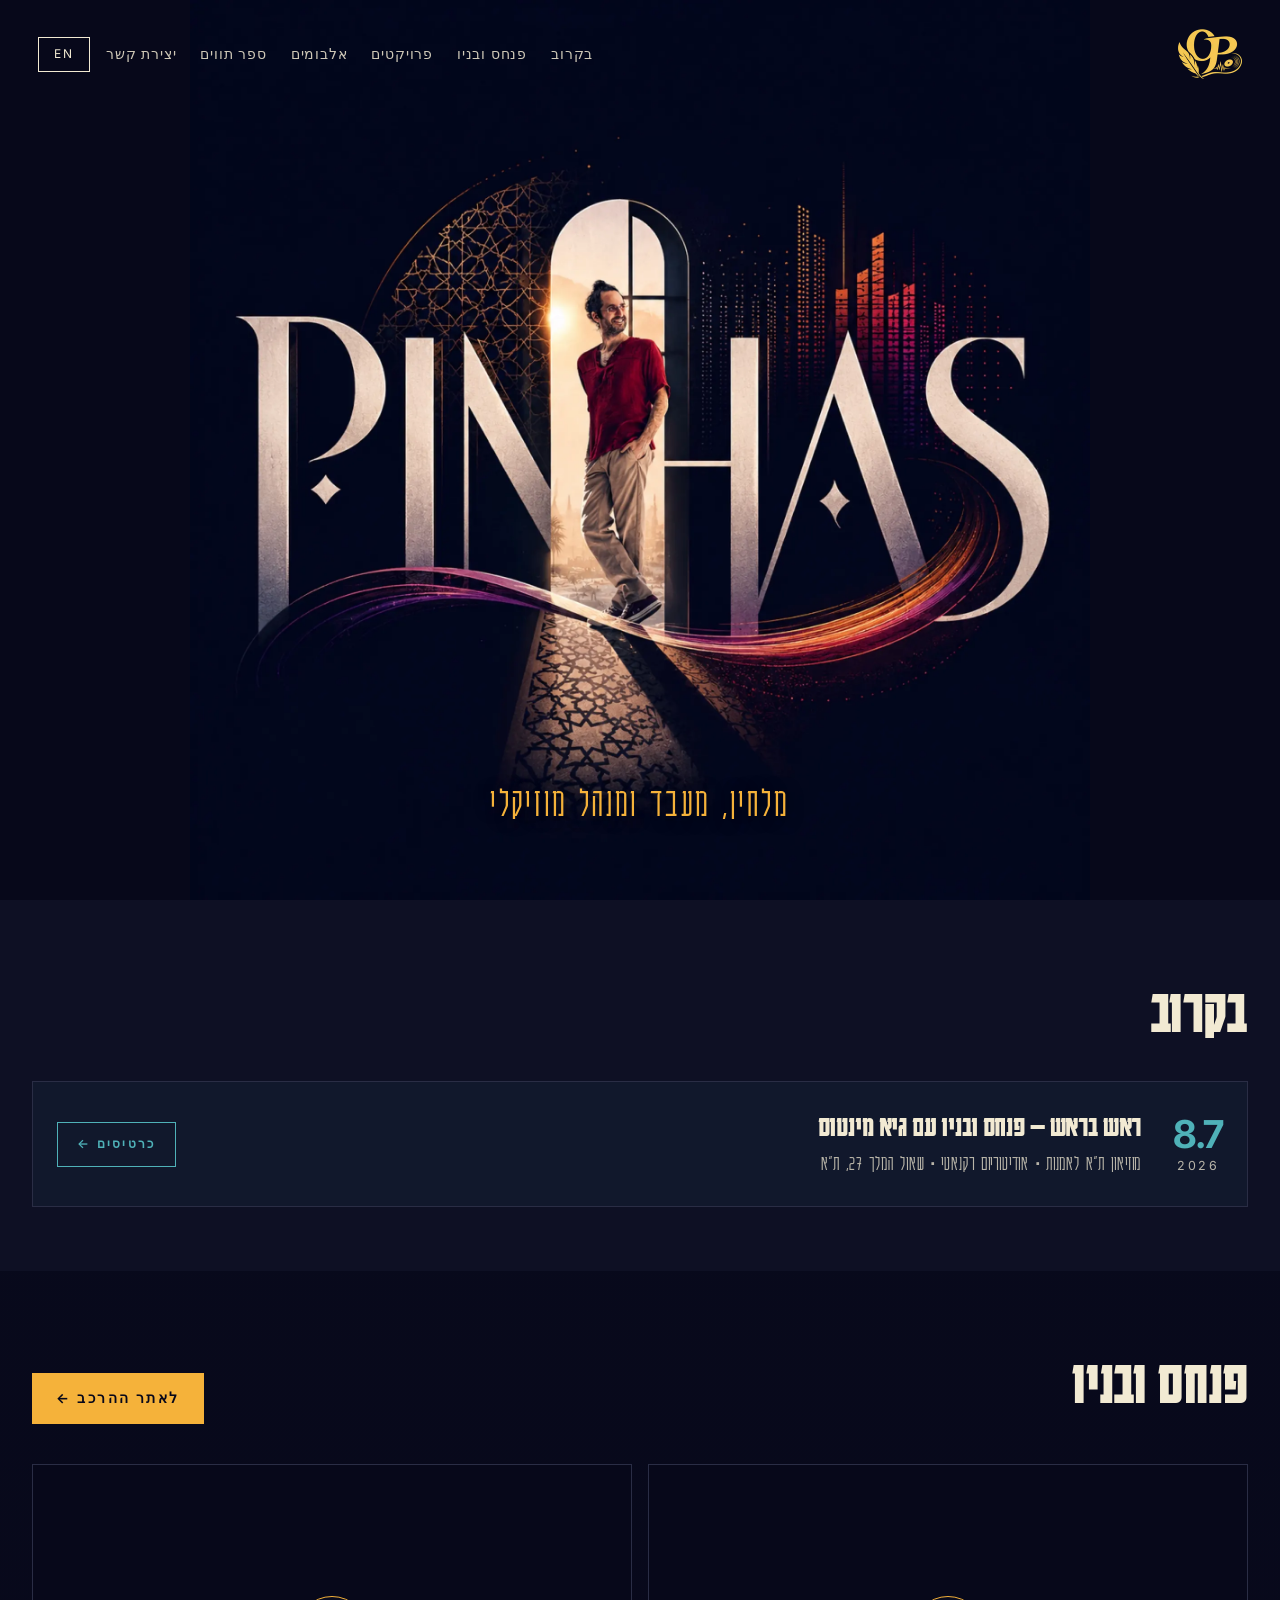
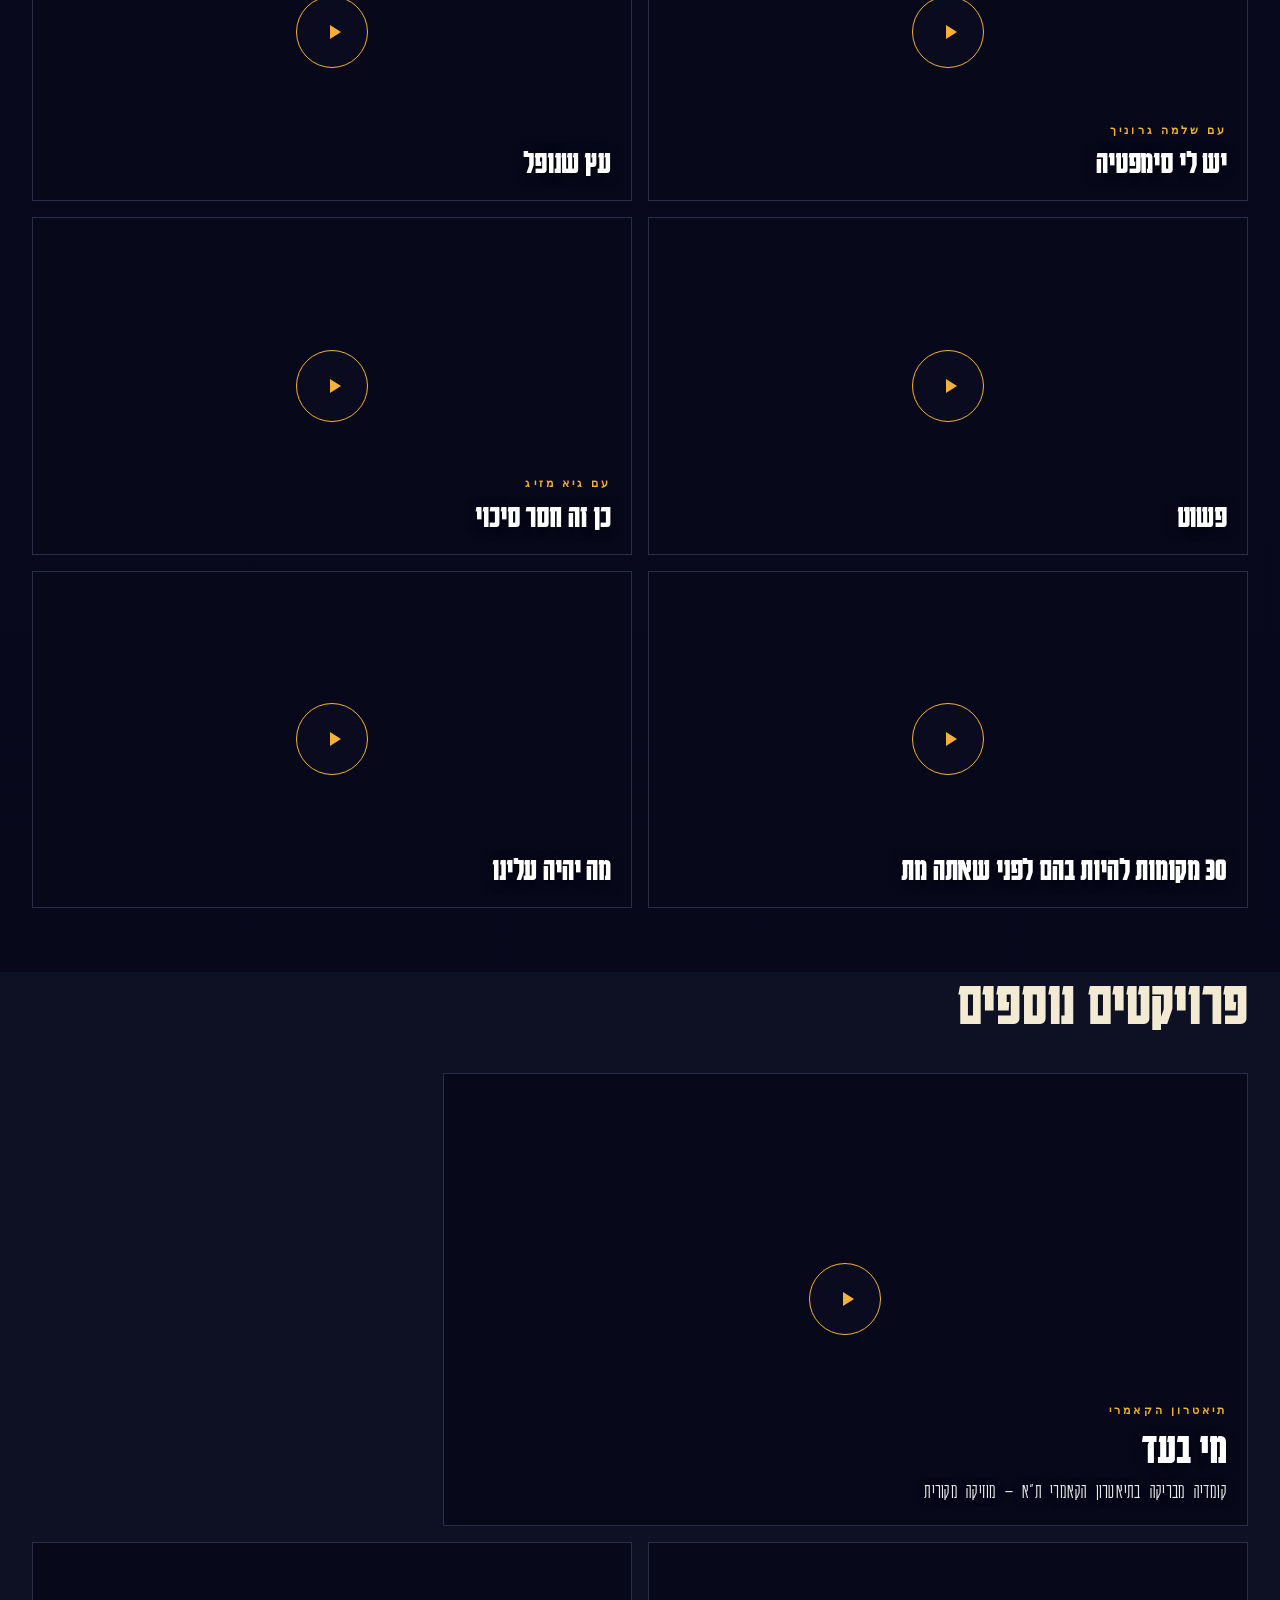
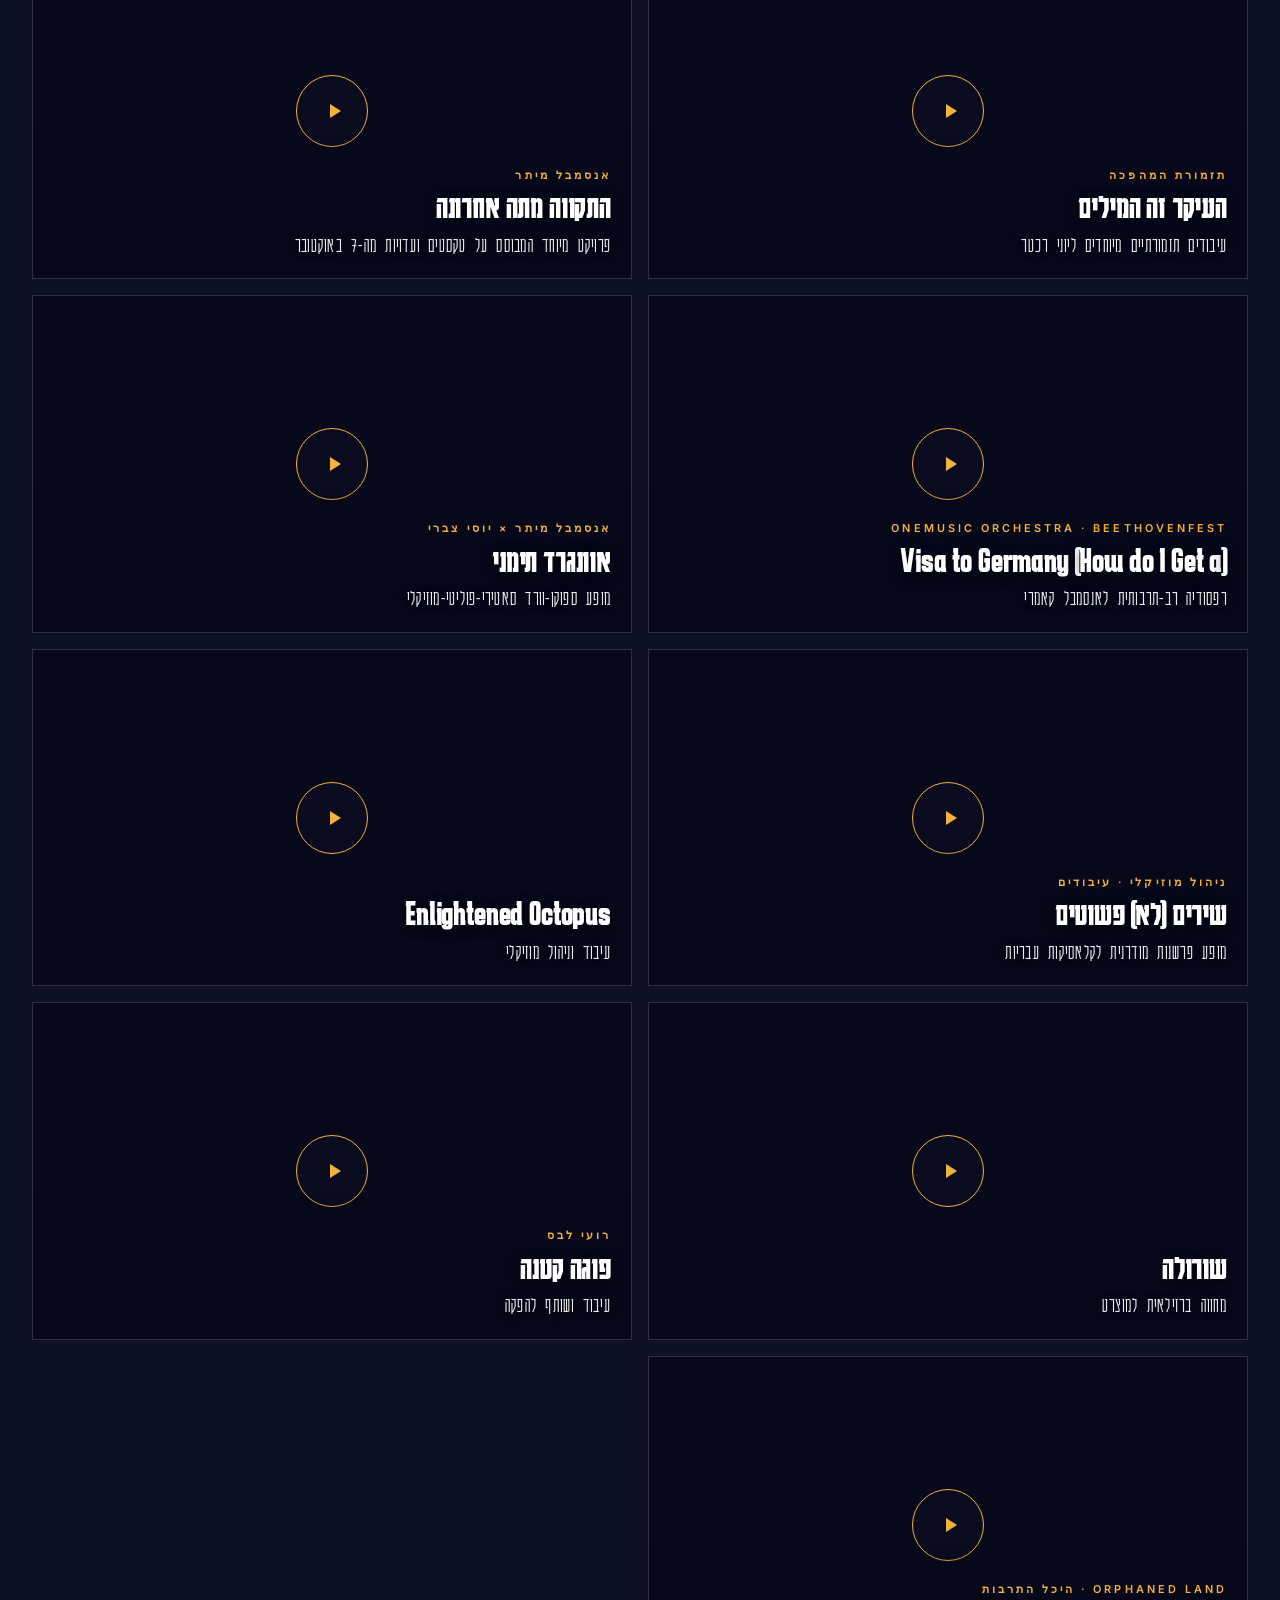
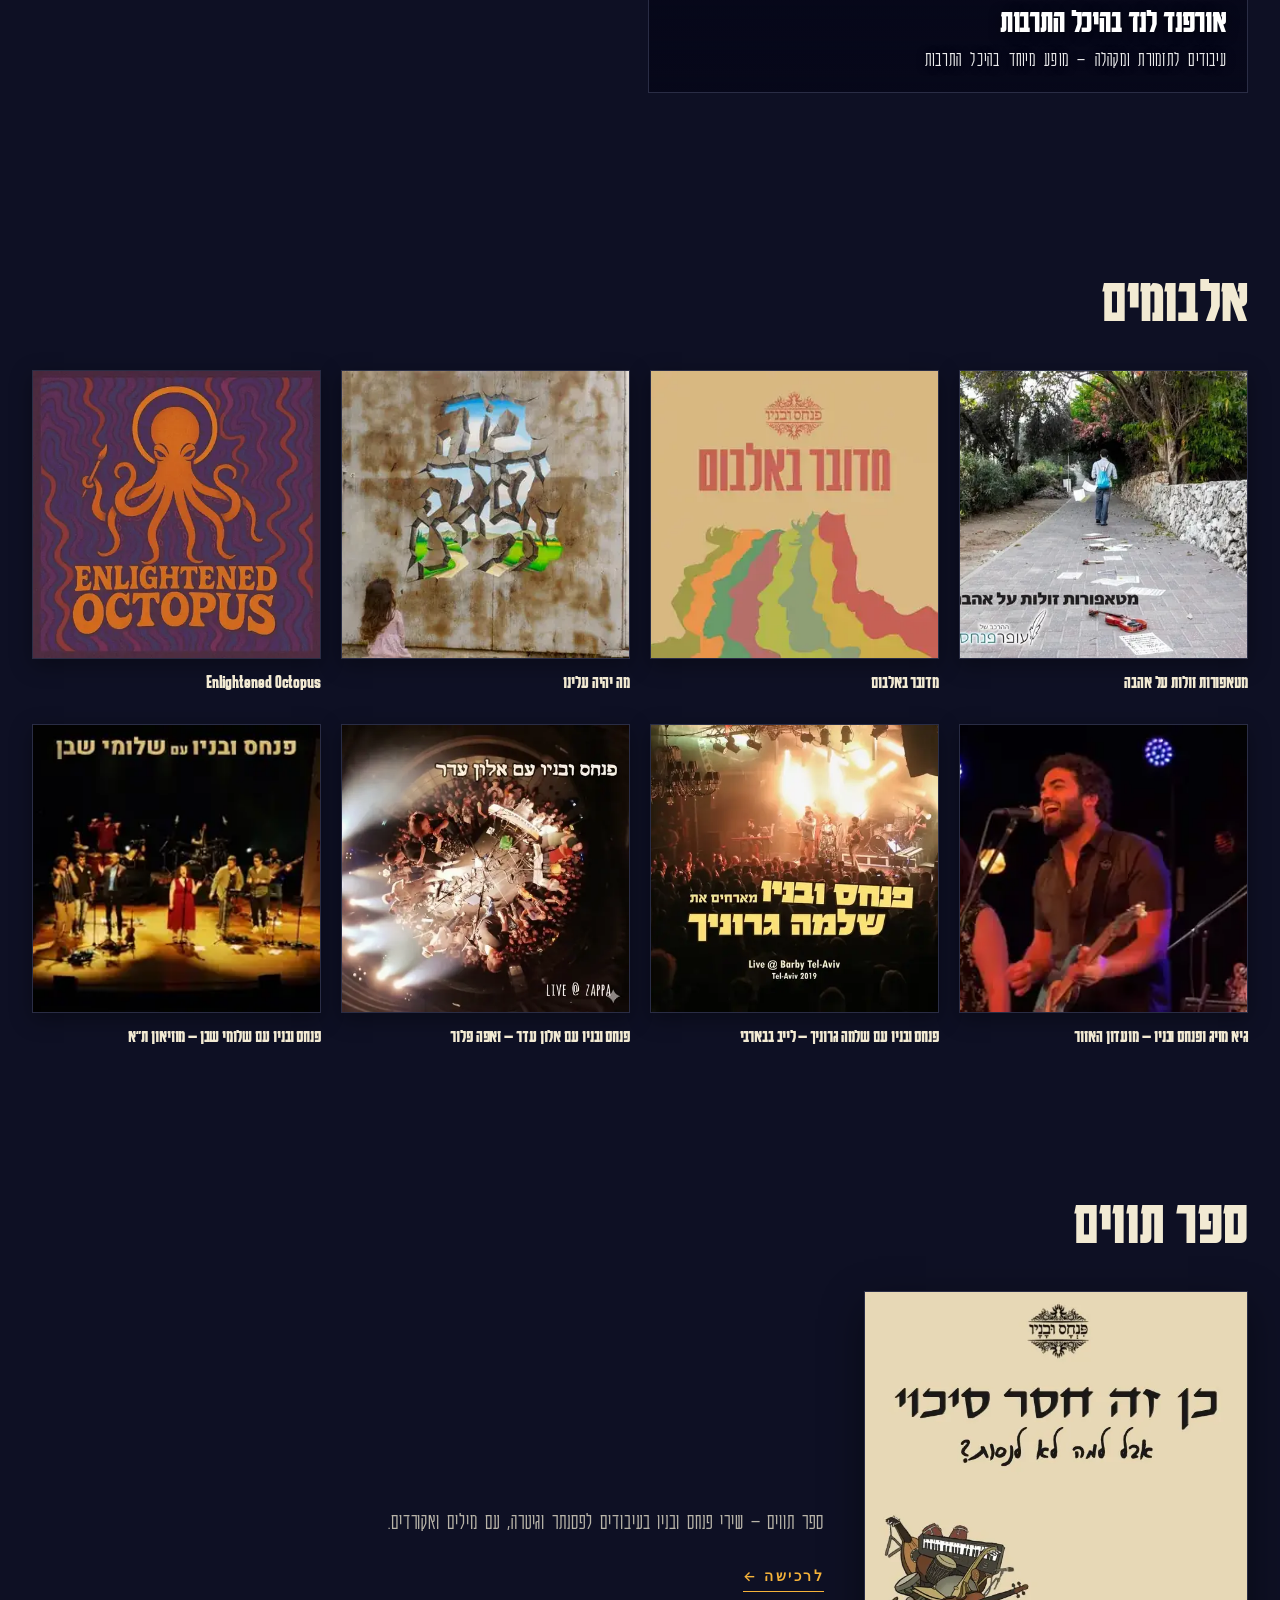
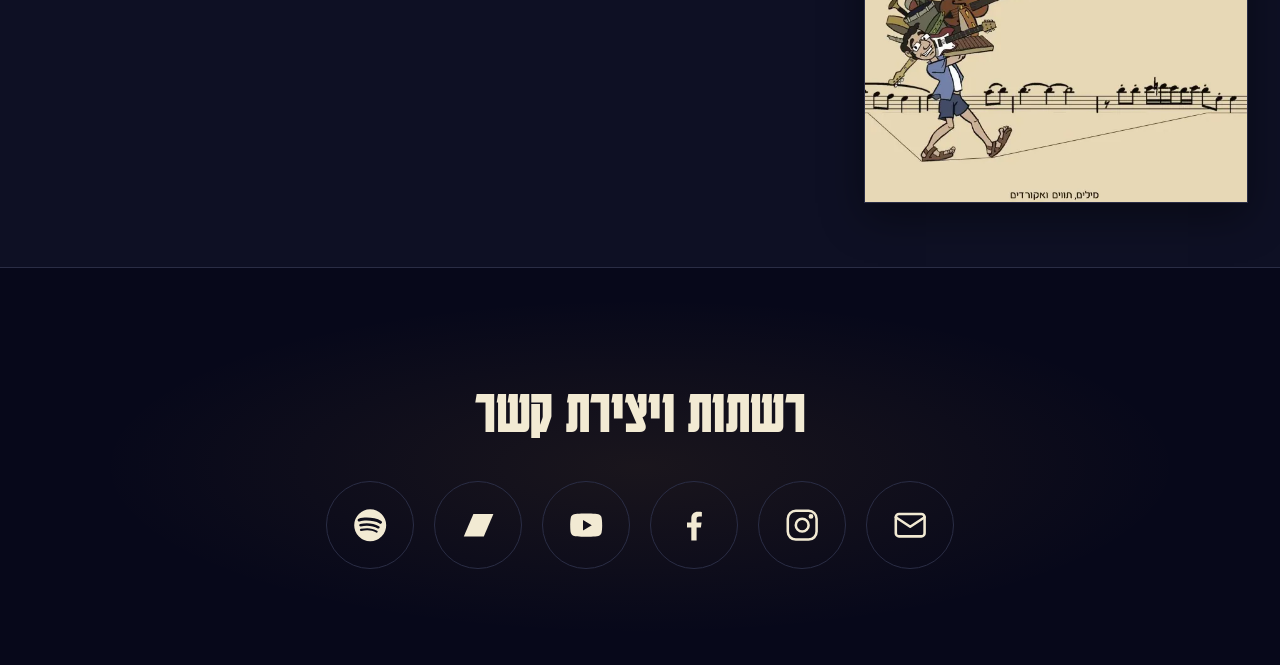
==== index.html @ 5a6a653c "perf: pass 2 — logo-header→webp@128, albums recompressed q68@480, picture el - logo-header: 224px PN" ====
<!DOCTYPE html>
<html lang="he" dir="rtl">
<head>
<meta charset="UTF-8">
<meta name="viewport" content="width=device-width, initial-scale=1">
<title>עופר פנחס · מלחין, מעבד ומנהל מוזיקלי</title>
<link rel="icon" href="/assets/favicon.ico" sizes="any">
<link rel="icon" href="/assets/favicon-32.png" sizes="32x32" type="image/png">
<link rel="icon" href="/assets/favicon.png" sizes="512x512" type="image/png">
<link rel="apple-touch-icon" href="/assets/apple-touch-icon.png">
<meta name="description" content="עופר פנחס — מלחין, מעבד, מנהל מוזיקלי. פנחס ובניו, פרויקטים, יצירות והקלטות.">
<meta property="og:type" content="website">
<meta property="og:title" content="עופר פנחס · מלחין, מעבד ומנהל מוזיקלי">
<meta property="og:description" content="מלחין, מעבד, מנהל מוזיקלי. פנחס ובניו ופרויקטים נוספים.">
<meta property="og:locale" content="he_IL">
<meta property="og:image" content="https://oferpinhas.com/assets/og.jpg">
<meta property="og:image:width" content="1200">
<meta property="og:image:height" content="630">
<meta property="og:url" content="https://oferpinhas.com/">
<meta name="twitter:card" content="summary_large_image">
<meta name="twitter:image" content="https://oferpinhas.com/assets/og.jpg">
<link rel="alternate" hreflang="he-IL" href="https://oferpinhas.com/">
<link rel="alternate" hreflang="en" href="https://oferpinhas.com/en/">
<link rel="alternate" hreflang="x-default" href="https://oferpinhas.com/">
<link rel="canonical" href="https://oferpinhas.com/">
<link rel="preconnect" href="https://fonts.googleapis.com">
<link rel="preconnect" href="https://fonts.gstatic.com" crossorigin>
<link rel="preload" as="image" href="/assets/photos/hero-logo-mobile.webp" media="(max-width: 720px)" fetchpriority="high">
<link rel="preload" as="image" href="/assets/photos/hero-logo.webp" media="(min-width: 721px)" fetchpriority="high">
<link rel="preload" as="style" onload="this.onload=null;this.rel='stylesheet'" href="https://fonts.googleapis.com/css2?family=Karantina:wght@300;700&family=Assistant:wght@400;700&family=Inter:wght@500;600;700&family=Cormorant+Garamond:ital,wght@1,500&family=Frank+Ruhl+Libre:wght@400&family=EB+Garamond:ital,wght@0,400;0,500;1,400&display=swap">
<noscript><link rel="stylesheet" href="https://fonts.googleapis.com/css2?family=Karantina:wght@300;700&family=Assistant:wght@400;700&family=Inter:wght@500;600;700&family=Cormorant+Garamond:ital,wght@1,500&family=Frank+Ruhl+Libre:wght@400&family=EB+Garamond:ital,wght@0,400;0,500;1,400&display=swap"></noscript>
<link rel="stylesheet" href="/assets/site.css">
<script type="application/ld+json">
{
  "@context": "https://schema.org",
  "@graph": [
    {
      "@type": "Person",
      "@id": "https://oferpinhas.com/#person",
      "name": "עופר פנחס",
      "alternateName": "Ofer Pinhas",
      "url": "https://oferpinhas.com/",
      "image": "https://oferpinhas.com/assets/og.jpg",
      "jobTitle": "מלחין, מעבד, מנהל מוזיקלי",
      "sameAs": [
        "https://pinhasons.com/",
        "https://open.spotify.com/artist/4is8ZJ8ZOKavbLhc9M5EPt",
        "https://oferpinhas.bandcamp.com/",
        "https://www.youtube.com/@oferpinhas",
        "https://www.instagram.com/ofer_the_pinhas/",
        "https://www.facebook.com/ofer.pinhas"
      ]
    },
    {
      "@type": "MusicEvent",
      "name": "ראש בראש — פנחס ובניו עם גיא מינטוס",
      "startDate": "2026-07-08T20:00:00+03:00",
      "eventStatus": "https://schema.org/EventScheduled",
      "eventAttendanceMode": "https://schema.org/OfflineEventAttendanceMode",
      "location": {
        "@type": "Place",
        "name": "מוזיאון תל אביב לאמנות — אודיטוריום רקנאטי",
        "address": {
          "@type": "PostalAddress",
          "streetAddress": "שאול המלך 27",
          "addressLocality": "תל אביב",
          "addressCountry": "IL"
        }
      },
      "performer": [
        {"@type": "MusicGroup", "name": "פנחס ובניו"},
        {"@type": "Person", "name": "גיא מינטוס"}
      ],
      "offers": {
        "@type": "Offer",
        "url": "https://tickets.tamuseum.org.il/%D7%A4%D7%A0%D7%97%D7%A1_%D7%95%D7%91%D7%A0%D7%99%D7%95_%D7%A2%D7%9D_%D7%94%D7%A4%D7%A1%D7%A0%D7%AA%D7%A8%D7%9F_%D7%92%D7%99%D7%90_%D7%9E%D7%99%D7%A0%D7%98%D7%95%D7%A1?id=91396",
        "availability": "https://schema.org/InStock",
        "priceCurrency": "ILS"
      }
    },
    {"@type": "MusicAlbum", "name": "מטאפורות זולות על אהבה", "byArtist": {"@id": "https://oferpinhas.com/#person"}, "url": "https://oferpinhas.bandcamp.com/album/-", "datePublished": "2014"},
    {"@type": "MusicAlbum", "name": "מדובר באלבום", "byArtist": {"@id": "https://oferpinhas.com/#person"}, "url": "https://oferpinhas.bandcamp.com/album/about-an-album", "datePublished": "2018"},
    {"@type": "MusicAlbum", "name": "מה יהיה עלינו", "byArtist": {"@id": "https://oferpinhas.com/#person"}, "url": "https://oferpinhas.bandcamp.com/album/--3", "datePublished": "2024"},
    {"@type": "MusicAlbum", "name": "Enlightened Octopus", "byArtist": {"@id": "https://oferpinhas.com/#person"}, "url": "https://oferpinhas.bandcamp.com/album/enlightened-octopus", "datePublished": "2025"},
    {"@type": "MusicAlbum", "name": "פנחס ובניו עם שלמה גרוניך — לייב בבארבי", "byArtist": {"@id": "https://oferpinhas.com/#person"}, "url": "https://open.spotify.com/album/0O7ljC8aYH2JIt3uw0OlNS", "datePublished": "2020"},
    {"@type": "Book", "name": "כן זה חסר סיכוי, אבל למה לא לנסות", "author": {"@id": "https://oferpinhas.com/#person"}, "url": "https://oferpinhas.bandcamp.com/merch/sheet-music-booklet", "datePublished": "2019"}
  ]
}
</script>
</head>
<body>

<a class="skip-link" href="#band">דלג לתוכן</a>

<header class="site-header">
  <a href="/" class="brand" aria-label="עופר פנחס — בית">
    <picture>
      <source srcset="/assets/logo-header.webp" type="image/webp">
      <img src="/assets/logo-header.png" alt="עופר פנחס" class="brand-logo" width="64" height="64">
    </picture>
  </a>
  <nav class="site-nav" aria-label="ניווט">
    <a href="#upcoming">בקרוב</a>
    <a href="#band">פנחס ובניו</a>
    <a href="#featured">פרויקטים</a>
    <a href="#discography">אלבומים</a>
    <a href="#songbook">ספר תווים</a>
    <a href="#contact">יצירת קשר</a>
  </nav>
  <button type="button" class="nav-toggle" aria-label="תפריט" aria-expanded="false">
    <span></span><span></span><span></span>
  </button>
  <a href="/en/" class="lang-toggle" hreflang="en">EN</a>
</header>

<section class="hero" aria-label="עופר פנחס">
  <h1 class="sr-only">עופר פנחס · מלחין, מעבד ומנהל מוזיקלי</h1>
  <p class="hero-subtitle">מלחין, מעבד ומנהל מוזיקלי</p>
</section>

<section id="upcoming" class="works-section">
  <div class="section-inner">
    <header class="section-header">
      <h2 class="section-title">בקרוב</h2>
    </header>
    <article class="show-item">
      <div class="show-date">
        <span class="show-day">8.7</span>
        <span class="show-year">2026</span>
      </div>
      <div class="show-info">
        <h3 class="show-title">ראש בראש — פנחס ובניו עם גיא מינטוס</h3>
        <p class="show-venue">מוזיאון ת״א לאמנות · אודיטוריום רקנאטי · שאול המלך 27, ת״א</p>
      </div>
      <a class="show-cta" href="https://tickets.tamuseum.org.il/%D7%A4%D7%A0%D7%97%D7%A1_%D7%95%D7%91%D7%A0%D7%99%D7%95_%D7%A2%D7%9D_%D7%94%D7%A4%D7%A1%D7%A0%D7%AA%D7%A8%D7%9F_%D7%92%D7%99%D7%90_%D7%9E%D7%99%D7%A0%D7%98%D7%95%D7%A1?id=91396" target="_blank" rel="noopener">כרטיסים ←</a>
    </article>
  </div>
</section>

<section id="band" class="works-section">
  <div class="section-inner">
    <header class="section-header">
      <h2 class="section-title"><a href="https://pinhasons.com/" class="title-link" target="_blank" rel="noopener">פנחס ובניו</a></h2>
      <a href="https://pinhasons.com/" class="section-cta" target="_blank" rel="noopener">לאתר ההרכב ←</a>
    </header>

    <div class="featured-grid">

      <button type="button" class="feature-card media-trigger" data-vid="5VMmquTxUQ4" data-title="יש לי סימפטיה — עם שלמה גרוניך" style="background-image:url('https://img.youtube.com/vi/5VMmquTxUQ4/hqdefault.jpg')">
        <span class="play-cue" aria-hidden="true"><svg viewBox="0 0 24 24" width="24" height="24" aria-hidden="true" fill="currentColor"><path d="M8 5v14l11-7z"/></svg></span>
        <span class="feature-overlay">
          <span class="feature-tag">עם שלמה גרוניך</span>
          <span class="feature-title">יש לי סימפטיה</span>
        </span>
      </button>

      <button type="button" class="feature-card media-trigger" data-vid="dwMsmlJXAQA" data-title="עץ שנופל" style="background-image:url('https://img.youtube.com/vi/dwMsmlJXAQA/hqdefault.jpg')">
        <span class="play-cue" aria-hidden="true"><svg viewBox="0 0 24 24" width="24" height="24" aria-hidden="true" fill="currentColor"><path d="M8 5v14l11-7z"/></svg></span>
        <span class="feature-overlay">
          <span class="feature-title">עץ שנופל</span>
        </span>
      </button>

      <button type="button" class="feature-card media-trigger" data-vid="vYaOk2HPlOA" data-title="פשוט" style="background-image:url('https://img.youtube.com/vi/vYaOk2HPlOA/hqdefault.jpg')">
        <span class="play-cue" aria-hidden="true"><svg viewBox="0 0 24 24" width="24" height="24" aria-hidden="true" fill="currentColor"><path d="M8 5v14l11-7z"/></svg></span>
        <span class="feature-overlay">
          <span class="feature-title">פשוט</span>
        </span>
      </button>

      <button type="button" class="feature-card media-trigger" data-vid="FDqEFSo7Oyo" data-title="כן זה חסר סיכוי — עם גיא מזיג" style="background-image:url('https://img.youtube.com/vi/FDqEFSo7Oyo/hqdefault.jpg')">
        <span class="play-cue" aria-hidden="true"><svg viewBox="0 0 24 24" width="24" height="24" aria-hidden="true" fill="currentColor"><path d="M8 5v14l11-7z"/></svg></span>
        <span class="feature-overlay">
          <span class="feature-tag">עם גיא מזיג</span>
          <span class="feature-title">כן זה חסר סיכוי</span>
        </span>
      </button>

      <button type="button" class="feature-card media-trigger" data-vid="8IHO_f7Qg9U" data-title="30 מקומות להיות בהם לפני שאתה מת" style="background-image:url('https://img.youtube.com/vi/8IHO_f7Qg9U/hqdefault.jpg')">
        <span class="play-cue" aria-hidden="true"><svg viewBox="0 0 24 24" width="24" height="24" aria-hidden="true" fill="currentColor"><path d="M8 5v14l11-7z"/></svg></span>
        <span class="feature-overlay">
          <span class="feature-title">30 מקומות להיות בהם לפני שאתה מת</span>
        </span>
      </button>

      <button type="button" class="feature-card media-trigger" data-vid="DzyQ-D3aumM" data-title="מה יהיה עלינו" style="background-image:url('https://img.youtube.com/vi/DzyQ-D3aumM/hqdefault.jpg')">
        <span class="play-cue" aria-hidden="true"><svg viewBox="0 0 24 24" width="24" height="24" aria-hidden="true" fill="currentColor"><path d="M8 5v14l11-7z"/></svg></span>
        <span class="feature-overlay">
          <span class="feature-title">מה יהיה עלינו</span>
        </span>
      </button>

    </div>
  </div>
</section>

<section id="featured" class="works-section">
  <div class="section-inner">
    <header class="section-header">
      <h2 class="section-title">פרויקטים נוספים</h2>
    </header>

    <div class="featured-grid">

      <button type="button" class="feature-card span-wide media-trigger" data-vid="oE0PiF970mY" data-title="מי בעד — טריילר" style="background-image:url('https://img.youtube.com/vi/oE0PiF970mY/hqdefault.jpg')">
        <span class="play-cue" aria-hidden="true"><svg viewBox="0 0 24 24" width="24" height="24" aria-hidden="true" fill="currentColor"><path d="M8 5v14l11-7z"/></svg></span>
        <span class="feature-overlay">
          <span class="feature-tag">תיאטרון הקאמרי</span>
          <span class="feature-title">מי בעד</span>
          <span class="feature-note">קומדיה מבריקה בתיאטרון הקאמרי ת״א — מוזיקה מקורית</span>
        </span>
      </button>

      <button type="button" class="feature-card media-trigger" data-vid="hSfi9_FQAlI" data-title="העיקר זה המילים — תזמורת המהפכה" style="background-image:url('https://img.youtube.com/vi/hSfi9_FQAlI/hqdefault.jpg')">
        <span class="play-cue" aria-hidden="true"><svg viewBox="0 0 24 24" width="24" height="24" aria-hidden="true" fill="currentColor"><path d="M8 5v14l11-7z"/></svg></span>
        <span class="feature-overlay">
          <span class="feature-tag">תזמורת המהפכה</span>
          <span class="feature-title">העיקר זה המילים</span>
          <span class="feature-note">עיבודים תזמורתיים מיוחדים ליוני רכטר</span>
        </span>
      </button>

      <button type="button" class="feature-card media-trigger" data-vid="jJCnd9ooUhY" data-title="התקווה מתה אחרונה" style="background-image:url('https://img.youtube.com/vi/jJCnd9ooUhY/hqdefault.jpg')">
        <span class="play-cue" aria-hidden="true"><svg viewBox="0 0 24 24" width="24" height="24" aria-hidden="true" fill="currentColor"><path d="M8 5v14l11-7z"/></svg></span>
        <span class="feature-overlay">
          <span class="feature-tag">אנסמבל מיתר</span>
          <span class="feature-title">התקווה מתה אחרונה</span>
          <span class="feature-note">פרויקט מיוחד המבוסס על טקסטים ועדויות מה-7 באוקטובר</span>
        </span>
      </button>

      <button type="button" class="feature-card media-trigger" data-vid="mZWnXQC3HQU" data-title="(How do I Get a) Visa to Germany — Live at Beethovenfest" style="background-image:url('https://img.youtube.com/vi/mZWnXQC3HQU/hqdefault.jpg')">
        <span class="play-cue" aria-hidden="true"><svg viewBox="0 0 24 24" width="24" height="24" aria-hidden="true" fill="currentColor"><path d="M8 5v14l11-7z"/></svg></span>
        <span class="feature-overlay">
          <span class="feature-tag">oneMusic Orchestra · Beethovenfest</span>
          <span class="feature-title">(How do I Get a) Visa to Germany</span>
          <span class="feature-note">רפסודיה רב-תרבותית לאנסמבל קאמרי</span>
        </span>
      </button>

      <button type="button" class="feature-card media-trigger" data-vid="vP4q-8lNHV0" data-title="אוונגרד תימני" style="background-image:url('https://img.youtube.com/vi/vP4q-8lNHV0/hqdefault.jpg')">
        <span class="play-cue" aria-hidden="true"><svg viewBox="0 0 24 24" width="24" height="24" aria-hidden="true" fill="currentColor"><path d="M8 5v14l11-7z"/></svg></span>
        <span class="feature-overlay">
          <span class="feature-tag">אנסמבל מיתר × יוסי צברי</span>
          <span class="feature-title">אוונגרד תימני</span>
          <span class="feature-note">מופע ספוקן-וורד סאטירי-פוליטי-מוזיקלי</span>
        </span>
      </button>

      <button type="button" class="feature-card media-trigger" data-vid="PNPaJv0tdYc" data-title="שירים (לא) פשוטים" style="background-image:url('https://img.youtube.com/vi/PNPaJv0tdYc/hqdefault.jpg')">
        <span class="play-cue" aria-hidden="true"><svg viewBox="0 0 24 24" width="24" height="24" aria-hidden="true" fill="currentColor"><path d="M8 5v14l11-7z"/></svg></span>
        <span class="feature-overlay">
          <span class="feature-tag">ניהול מוזיקלי · עיבודים</span>
          <span class="feature-title">שירים (לא) פשוטים</span>
          <span class="feature-note">מופע פרשנות מודרנית לקלאסיקות עבריות</span>
        </span>
      </button>

      <button type="button" class="feature-card media-trigger" data-vid="g2-t9Asedho" data-title="Enlightened Octopus" style="background-image:url('https://img.youtube.com/vi/g2-t9Asedho/hqdefault.jpg')">
        <span class="play-cue" aria-hidden="true"><svg viewBox="0 0 24 24" width="24" height="24" aria-hidden="true" fill="currentColor"><path d="M8 5v14l11-7z"/></svg></span>
        <span class="feature-overlay">
          <span class="feature-title">Enlightened Octopus</span>
          <span class="feature-note">עיבוד וניהול מוזיקלי</span>
        </span>
      </button>

      <button type="button" class="feature-card media-trigger" data-vid="4Lkk3fcu4uY" data-title="שורולה" style="background-image:url('https://img.youtube.com/vi/4Lkk3fcu4uY/hqdefault.jpg')">
        <span class="play-cue" aria-hidden="true"><svg viewBox="0 0 24 24" width="24" height="24" aria-hidden="true" fill="currentColor"><path d="M8 5v14l11-7z"/></svg></span>
        <span class="feature-overlay">
          <span class="feature-title">שורולה</span>
          <span class="feature-note">מחווה ברזילאית למוצרט</span>
        </span>
      </button>

      <button type="button" class="feature-card media-trigger" data-vid="TAqMgQp6LPs" data-title="פוגה קטנה — רועי לבס" style="background-image:url('https://img.youtube.com/vi/TAqMgQp6LPs/hqdefault.jpg')">
        <span class="play-cue" aria-hidden="true"><svg viewBox="0 0 24 24" width="24" height="24" aria-hidden="true" fill="currentColor"><path d="M8 5v14l11-7z"/></svg></span>
        <span class="feature-overlay">
          <span class="feature-tag">רועי לבס</span>
          <span class="feature-title">פוגה קטנה</span>
          <span class="feature-note">עיבוד ושותף להפקה</span>
        </span>
      </button>

      <button type="button" class="feature-card media-trigger" data-vid="_PP_2U4opSM" data-title="Orphaned Land — בהיכל התרבות" style="background-image:url('https://img.youtube.com/vi/_PP_2U4opSM/hqdefault.jpg')">
        <span class="play-cue" aria-hidden="true"><svg viewBox="0 0 24 24" width="24" height="24" aria-hidden="true" fill="currentColor"><path d="M8 5v14l11-7z"/></svg></span>
        <span class="feature-overlay">
          <span class="feature-tag">Orphaned Land · היכל התרבות</span>
          <span class="feature-title">אורפנד לנד בהיכל התרבות</span>
          <span class="feature-note">עיבודים לתזמורת ומקהלה — מופע מיוחד בהיכל התרבות</span>
        </span>
      </button>

    </div>
  </div>
</section>

<section id="discography" class="works-section">
  <div class="section-inner">
    <header class="section-header">
      <h2 class="section-title">אלבומים</h2>
    </header>

    <div class="album-grid">
      <a class="album-tile" href="https://oferpinhas.bandcamp.com/album/-" target="_blank" rel="noopener">
        <div class="album-cover" style="background-image:url('/assets/photos/album-2015.webp')"></div>
        <div class="album-title">מטאפורות זולות על אהבה</div>
      </a>
      <a class="album-tile" href="https://oferpinhas.bandcamp.com/album/about-an-album" target="_blank" rel="noopener">
        <div class="album-cover" style="background-image:url('/assets/photos/album-2018.webp')"></div>
        <div class="album-title">מדובר באלבום</div>
      </a>
      <a class="album-tile" href="https://oferpinhas.bandcamp.com/album/--3" target="_blank" rel="noopener">
        <div class="album-cover" style="background-image:url('/assets/photos/album-2024.webp')"></div>
        <div class="album-title">מה יהיה עלינו</div>
      </a>
      <a class="album-tile" href="https://oferpinhas.bandcamp.com/album/enlightened-octopus" target="_blank" rel="noopener">
        <div class="album-cover" style="background-image:url('/assets/photos/album-2025.webp')"></div>
        <div class="album-title">Enlightened Octopus</div>
      </a>
    </div>

    <div class="album-grid album-grid-second">

      <a class="album-tile" href="https://www.youtube.com/playlist?list=PL9on9vcoca1zQnfFUVnAtlGxoEFvc3EuY" target="_blank" rel="noopener">
        <div class="album-cover" style="background-image:url('/assets/photos/album-2017-mazig.webp')"></div>
        <div class="album-title">גיא מזיג ופנחס ובניו — מועדון האזור</div>
      </a>
      <a class="album-tile" href="https://open.spotify.com/album/0O7ljC8aYH2JIt3uw0OlNS" target="_blank" rel="noopener">
        <div class="album-cover" style="background-image:url('/assets/photos/album-2019.webp')"></div>
        <div class="album-title">פנחס ובניו עם שלמה גרוניך — לייב בבארבי</div>
      </a>
      <a class="album-tile" href="https://www.youtube.com/playlist?list=PL9on9vcoca1xNjT2sv0hr43KPNmV2srQS" target="_blank" rel="noopener">
        <div class="album-cover" style="background-image:url('/assets/photos/album-2022-zappa.webp')"></div>
        <div class="album-title">פנחס ובניו עם אלון עדר — זאפה פלור</div>
      </a>
      <a class="album-tile" href="https://www.youtube.com/playlist?list=PL9on9vcoca1x0s8LnE-Wjqmqeg2h2erdI" target="_blank" rel="noopener">
        <div class="album-cover" style="background-image:url('/assets/photos/album-2024-museum.webp')"></div>
        <div class="album-title">פנחס ובניו עם שלומי שבן — מוזיאון ת״א</div>
      </a>
    </div>
  </div>
</section>

<section id="songbook" class="works-section">
  <div class="section-inner">
    <header class="section-header">
      <h2 class="section-title">ספר תווים</h2>
    </header>

    <a class="songbook-card" href="https://oferpinhas.bandcamp.com/merch/sheet-music-booklet" target="_blank" rel="noopener">
      <div class="songbook-image" style="background-image:url('/assets/photos/songbook.webp')"></div>
      <div class="songbook-info">
        <p class="songbook-note">ספר תווים — שירי פנחס ובניו בעיבודים לפסנתר וגיטרה, עם מילים ואקורדים.</p>
        <span class="songbook-cta">לרכישה ←</span>
      </div>
    </a>
  </div>
</section>

<section id="contact">
  <div class="section-inner">
    <h2 class="section-title contact-title">רשתות ויצירת קשר</h2>
    <div class="contact-icons">
      <a href="mailto:ofer.pinhas@gmail.com" class="contact-icon" aria-label="Email">
        <svg viewBox="0 0 24 24" fill="none" stroke="currentColor" stroke-width="1.6" stroke-linecap="round" stroke-linejoin="round" aria-hidden="true"><rect x="3" y="5" width="18" height="14" rx="2"/><path d="m3 7 9 6 9-6"/></svg>
      </a>
      <a href="https://www.instagram.com/ofer_the_pinhas/" class="contact-icon" rel="noopener" aria-label="Instagram">
        <svg viewBox="0 0 24 24" fill="none" stroke="currentColor" stroke-width="1.6" stroke-linecap="round" stroke-linejoin="round" aria-hidden="true"><rect x="3" y="3" width="18" height="18" rx="5"/><circle cx="12" cy="12" r="4"/><circle cx="17.5" cy="6.5" r="0.7" fill="currentColor"/></svg>
      </a>
      <a href="https://www.facebook.com/ofer.pinhas" class="contact-icon" rel="noopener" aria-label="Facebook">
        <svg viewBox="0 0 24 24" fill="currentColor" aria-hidden="true"><path d="M13.5 21.5v-8h2.7l.4-3.2h-3.1V8.2c0-.9.3-1.6 1.6-1.6h1.7V3.7c-.3 0-1.3-.1-2.5-.1-2.5 0-4.1 1.5-4.1 4.2v2.5H7.5v3.2h2.7v8h3.3z"/></svg>
      </a>
      <a href="https://www.youtube.com/@oferpinhas" class="contact-icon" rel="noopener" aria-label="YouTube">
        <svg viewBox="0 0 24 24" fill="currentColor" aria-hidden="true"><path d="M21.6 7.2c-.2-1-1-1.7-2-2C17.7 4.7 12 4.7 12 4.7s-5.7 0-7.6.5c-1 .3-1.8 1-2 2C2 9 2 12 2 12s0 3 .4 4.8c.2 1 1 1.7 2 2 1.9.5 7.6.5 7.6.5s5.7 0 7.6-.5c1-.3 1.8-1 2-2C22 15 22 12 22 12s0-3-.4-4.8zM10 15.3V8.7l5.5 3.3-5.5 3.3z"/></svg>
      </a>
      <a href="https://oferpinhas.bandcamp.com/" class="contact-icon" rel="noopener" aria-label="Bandcamp">
        <svg viewBox="0 0 24 24" fill="currentColor" aria-hidden="true"><path d="M3 5h12.5L9.5 19H-3z" transform="translate(6,0)"/></svg>
      </a>
      <a href="https://open.spotify.com/artist/4is8ZJ8ZOKavbLhc9M5EPt" class="contact-icon" rel="noopener" aria-label="Spotify">
        <svg viewBox="0 0 24 24" fill="currentColor" aria-hidden="true"><path d="M12 2a10 10 0 100 20 10 10 0 000-20zm4.6 14.4c-.2.3-.6.4-.9.2-2.5-1.5-5.6-1.8-9.3-1-.4.1-.7-.2-.8-.5-.1-.4.2-.7.5-.8 4-.9 7.5-.5 10.2 1.2.4.2.5.6.3.9zm1.2-2.7c-.3.4-.7.5-1.1.3-2.8-1.7-7.1-2.2-10.5-1.2-.4.1-.9-.1-1-.5-.1-.4.1-.9.5-1 3.8-1.1 8.6-.6 11.8 1.4.4.2.5.7.3 1zm.1-2.8C14.5 9 8.6 8.7 5.4 9.7c-.5.2-1.1-.1-1.2-.6-.2-.5.1-1.1.6-1.2 3.7-1.1 10.2-.9 14.1 1.4.5.3.6.9.4 1.4-.3.4-1 .6-1.4.4z"/></svg>
      </a>
    </div>
  </div>
</section>


<div id="lightbox" class="lightbox" hidden aria-hidden="true" role="dialog" aria-modal="true" aria-label="נגן וידאו">
  <button type="button" class="lightbox-close" aria-label="סגירה">×</button>
  <div class="lightbox-frame">
    <iframe id="lightbox-iframe" src="" title="" frameborder="0" allow="accelerometer; autoplay; clipboard-write; encrypted-media; gyroscope; picture-in-picture" allowfullscreen></iframe>
  </div>
</div>

<script src="/assets/site.js"></script>
</body>
</html>
---- assets/site.css ----
:root {
  /* Design A — Cinema / Spotlight */
  --bg:             #0E1024;     /* midnight indigo */
  --bg-soft:        #16182E;
  --bg-deep:        #07081A;
  --ink:            #F2EAD3;     /* cream */
  --ink-soft:       #B8B4A8;
  --rule:           #2A2D45;
  --saffron:        #F5B23A;
  --saffron-d:      #C8861E;
  --magenta:        #E8407A;
  --teal:           #4FB1B8;
}

* { box-sizing: border-box; margin: 0; padding: 0; }
html { scroll-behavior: smooth; background: var(--bg-deep); overflow-x: hidden; }
body {
  font-family: 'Assistant', sans-serif;
  font-weight: 400;
  background: var(--bg);
  color: var(--ink);
  line-height: 1.65;
  -webkit-font-smoothing: antialiased;
  overflow-x: hidden;
}
img { max-width: 100%; display: block; }
a { color: inherit; text-decoration: none; }
::selection { background: var(--saffron); color: var(--bg-deep); }

.sr-only {
  position: absolute;
  width: 1px; height: 1px;
  padding: 0; margin: -1px;
  overflow: hidden;
  clip: rect(0,0,0,0);
  border: 0;
}

/* Scroll-triggered reveals */
.reveal {
  opacity: 0;
  transform: translateY(20px);
  transition: opacity .7s cubic-bezier(.2,.7,.2,1), transform .7s cubic-bezier(.2,.7,.2,1);
}
.reveal.is-visible { opacity: 1; transform: translateY(0); }
@media (prefers-reduced-motion: reduce) {
  .reveal { opacity: 1; transform: none; transition: none; }
}

/* Skip link */
.skip-link {
  position: absolute;
  top: -3rem;
  inset-inline-start: 1rem;
  z-index: 1001;
  background: var(--saffron);
  color: var(--bg-deep);
  padding: 0.6rem 1.1rem;
  font-family: 'Inter', sans-serif;
  font-weight: 600;
  font-size: 0.85rem;
  letter-spacing: 0.1em;
  border-radius: 4px;
  transition: top .2s ease;
}
.skip-link:focus { top: 1rem; outline: 2px solid var(--bg-deep); outline-offset: 2px; }

/* Focus rings — keyboard nav */
.feature-card:focus-visible,
.album-tile:focus-visible,
.contact-icon:focus-visible,
.show-cta:focus-visible,
.section-cta:focus-visible,
.songbook-card:focus-visible,
.lang-toggle:focus-visible,
.site-nav a:focus-visible,
.lightbox-close:focus-visible {
  outline: 2px solid var(--saffron);
  outline-offset: 4px;
}

.italic-en { font-family: 'Cormorant Garamond', serif; font-style: italic; }

/* ─── Header ─── */
.site-header {
  position: fixed;
  top: 0; left: 0; right: 0;
  z-index: 100;
  display: flex;
  align-items: center;
  justify-content: space-between;
  padding: 1.4rem 2.4rem;
  background: transparent;
  transition: background-color .3s ease, padding .3s ease, backdrop-filter .3s ease;
  color: var(--ink);
}
.site-header.scrolled {
  background: rgba(14,16,36,0.85);
  backdrop-filter: blur(10px);
  -webkit-backdrop-filter: blur(10px);
  padding: 0.85rem 2.4rem;
  border-bottom: 1px solid var(--rule);
}
.brand {
  font-family: 'Karantina', serif;
  font-weight: 700;
  font-size: 1.6rem;
  letter-spacing: 0.04em;
  color: inherit;
  display: inline-flex;
  align-items: center;
}
.brand-logo {
  height: 4rem;
  width: auto;
  display: block;
}
.lang-toggle {
  font-family: 'Inter', sans-serif;
  font-size: 0.75rem;
  letter-spacing: 0.2em;
  text-transform: uppercase;
  color: inherit;
  padding: 0.4rem 0.9rem;
  border: 1px solid currentColor;
  transition: background .2s ease, color .2s ease, border-color .2s ease;
}
.lang-toggle:hover { background: var(--saffron); color: var(--bg-deep); border-color: var(--saffron); }

/* ─── Site nav ─── */
.site-nav {
  display: flex;
  gap: 1.5rem;
  margin-inline-start: auto;
  margin-inline-end: 1rem;
}
.site-nav a {
  font-family: 'Inter', sans-serif;
  font-weight: 500;
  font-size: 0.85rem;
  letter-spacing: 0.06em;
  color: inherit;
  opacity: 0.85;
  transition: color .2s ease, opacity .2s ease;
}
.site-nav a:hover { color: var(--saffron); opacity: 1; }
.nav-toggle {
  display: none;
  width: 2.4rem;
  height: 2.4rem;
  background: transparent;
  border: none;
  cursor: pointer;
  padding: 0.5rem;
  flex-direction: column;
  justify-content: space-between;
  margin-inline-start: auto;
  margin-inline-end: 0.75rem;
}
.nav-toggle span {
  display: block;
  width: 100%;
  height: 2px;
  background: currentColor;
  transition: transform .25s ease, opacity .25s ease;
}
.nav-toggle[aria-expanded="true"] span:nth-child(1) { transform: translateY(8px) rotate(45deg); }
.nav-toggle[aria-expanded="true"] span:nth-child(2) { opacity: 0; }
.nav-toggle[aria-expanded="true"] span:nth-child(3) { transform: translateY(-8px) rotate(-45deg); }

@media (max-width: 880px) {
  .site-nav {
    position: fixed;
    inset: 4rem 0 auto 0;
    flex-direction: column;
    gap: 0;
    padding: 1.5rem 2rem;
    background: rgba(14,16,36,0.96);
    backdrop-filter: blur(10px);
    -webkit-backdrop-filter: blur(10px);
    border-bottom: 1px solid var(--rule);
    margin: 0;
    transform: translateY(-110%);
    transition: transform .3s ease;
    visibility: hidden;
  }
  .site-nav.is-open { transform: translateY(0); visibility: visible; }
  .site-nav a {
    padding: 0.85rem 0;
    border-bottom: 1px solid rgba(255,255,255,0.08);
    color: var(--ink);
    font-size: 1rem;
    letter-spacing: 0.04em;
  }
  .site-nav a:last-child { border-bottom: none; }
  .nav-toggle { display: flex; }
}

/* ─── Hero — full-bleed logo image + subtitle ─── */
.hero {
  position: relative;
  min-height: 100vh;
  background: var(--bg-deep) url('/assets/photos/hero-logo.webp') center 40%/contain no-repeat;
  overflow: hidden;
  display: flex;
  flex-direction: column;
  justify-content: flex-end;
  padding-bottom: 4rem;
}
.hero-subtitle {
  text-align: center;
  font-family: 'Karantina', 'Frank Ruhl Libre', serif;
  font-weight: 300;
  font-size: clamp(1.6rem, 3.5vw, 2.6rem);
  color: var(--saffron);
  letter-spacing: 0.08em;
  margin: 0;
  padding: 0 1.5rem;
  text-shadow: 0 2px 16px rgba(0,0,0,0.6);
}
:lang(en) .hero-subtitle {
  font-family: 'Cormorant Garamond', 'EB Garamond', serif;
  font-style: italic;
  font-weight: 500;
  font-size: clamp(1.3rem, 2.5vw, 1.9rem);
  letter-spacing: 0.03em;
}
@media (max-width: 720px) {
  .hero {
    background-image: url('/assets/photos/hero-logo-mobile.webp');
    min-height: 75vh;
    padding-bottom: 2.5rem;
  }
}

/* ─── Sections — dark cinema ─── */
section { padding: 7rem 2rem; }
#featured { padding: 0 2rem 6rem; background: var(--bg); }
#works {
  background: var(--bg-soft);
  padding-top: 5rem;
}
#about {
  padding: 6rem 2rem;
  background: var(--bg);
  border-top: 1px solid var(--rule);
}
.about-inner { max-width: 48rem; margin: 0 auto; text-align: center; }
.about-meta {
  font-family: 'Inter', sans-serif;
  font-size: 0.85rem;
  letter-spacing: 0.04em;
  color: var(--ink-soft);
  margin-top: 1.5rem;
  line-height: 1.7;
}
#contact { background: var(--bg-soft); border-top: 1px solid var(--rule); }

/* ─── Featured — collage grid ─── */
.section-header {
  display: flex;
  align-items: baseline;
  justify-content: space-between;
  flex-wrap: wrap;
  gap: 1rem 2rem;
  margin-bottom: 2.5rem;
}
.section-header .section-title { margin: 0; }
.title-link {
  color: inherit;
  text-decoration: none;
  border-bottom: 2px solid transparent;
  transition: color .2s ease, border-color .2s ease;
}
.title-link:hover { color: var(--saffron); border-bottom-color: var(--saffron); }
.section-cta {
  font-family: 'Inter', sans-serif;
  font-weight: 700;
  font-size: 0.85rem;
  letter-spacing: 0.18em;
  text-transform: uppercase;
  color: var(--bg-deep);
  background: var(--saffron);
  padding: 0.75rem 1.4rem;
  border: 2px solid var(--saffron);
  display: inline-flex;
  align-items: center;
  transition: background .2s ease, color .2s ease, transform .15s ease, box-shadow .2s ease;
}
.section-cta:hover {
  background: transparent;
  color: var(--saffron);
  transform: translateY(-2px);
  box-shadow: 0 8px 24px rgba(245,178,58,0.25);
}

.featured-grid {
  display: grid;
  grid-template-columns: repeat(6, 1fr);
  gap: 1rem;
  grid-auto-flow: dense;
  grid-auto-rows: minmax(8rem, auto);
}
.feature-card {
  position: relative;
  grid-column: span 3;
  aspect-ratio: 16 / 9;
  background: var(--bg-deep) center/cover no-repeat;
  border: 1px solid var(--rule);
  cursor: pointer;
  overflow: hidden;
  padding: 0;
  font: inherit;
  color: inherit;
  text-align: start;
  outline: none;
  transition: border-color .25s ease, box-shadow .25s ease, transform .25s ease;
}
.feature-card.span-wide { grid-column: span 4; }
.feature-card.span-large { grid-column: span 6; }
.feature-card::before {
  content: "";
  position: absolute;
  inset: 0;
  background: linear-gradient(180deg,
    rgba(7,8,26,0.15) 0%,
    rgba(7,8,26,0) 25%,
    rgba(7,8,26,0) 35%,
    rgba(7,8,26,0.6) 60%,
    rgba(7,8,26,0.95) 100%);
  pointer-events: none;
  transition: background .3s ease;
}
.feature-card:hover {
  border-color: var(--saffron);
  box-shadow: 0 0 0 1px var(--saffron), 0 24px 60px rgba(245,178,58,0.15);
  transform: translateY(-2px);
}
@media (max-width: 900px) {
  .featured-grid { grid-template-columns: repeat(2, 1fr); }
  .feature-card,
  .feature-card.span-wide { grid-column: span 1; }
  .feature-card.span-large { grid-column: span 2; }
}
.feature-overlay {
  position: absolute;
  inset: auto 0 0 0;
  z-index: 2;
  padding: 2rem 1.25rem 1.1rem;
  display: flex;
  flex-direction: column;
  pointer-events: none;
  background: linear-gradient(180deg,
    rgba(7,8,26,0) 0%,
    rgba(7,8,26,0.55) 35%,
    rgba(7,8,26,0.92) 100%);
}
.feature-card .feature-tag {
  display: inline-block;
  width: max-content;
  font-family: 'Inter', sans-serif;
  font-weight: 600;
  font-size: 0.68rem;
  letter-spacing: 0.28em;
  text-transform: uppercase;
  color: var(--saffron);
  margin-bottom: 0.4rem;
}
.feature-card .feature-title {
  font-family: 'Karantina', serif;
  font-weight: 700;
  font-size: clamp(1.5rem, 2.6vw, 2.2rem);
  line-height: 0.95;
  color: #fff;
  letter-spacing: -0.005em;
  text-shadow: 0 2px 12px rgba(0,0,0,0.55);
  margin-bottom: 0.3rem;
}
.feature-card.span-wide .feature-title,
.feature-card.span-large .feature-title { font-size: clamp(1.8rem, 3.5vw, 3rem); }
:lang(en) .feature-card .feature-title { font-family: 'Cormorant Garamond', 'EB Garamond', serif; font-style: italic; font-weight: 500; }
.feature-card .feature-note {
  font-family: 'Karantina', 'Frank Ruhl Libre', serif;
  font-weight: 300;
  font-size: 1.3rem;
  letter-spacing: 0.06em;
  word-spacing: 0.14em;
  color: rgba(255,255,255,0.92);
  line-height: 1.6;
  text-shadow: 0 1px 8px rgba(0,0,0,0.55);
  max-width: 36rem;
}
:lang(en) .feature-card .feature-note {
  font-family: 'EB Garamond', 'Frank Ruhl Libre', Georgia, serif;
  font-weight: 400;
  font-size: 0.95rem;
  letter-spacing: 0;
  line-height: 1.45;
}
.media-toggle { width: 100%; }
.play-cue {
  position: absolute;
  top: 50%; left: 50%;
  transform: translate(-50%, -50%);
  width: 4.5rem; height: 4.5rem;
  border-radius: 50%;
  background: rgba(14,16,36,0.55);
  border: 1.5px solid var(--saffron);
  color: var(--saffron);
  display: flex;
  align-items: center;
  justify-content: center;
  backdrop-filter: blur(6px);
  -webkit-backdrop-filter: blur(6px);
  transition: transform .25s cubic-bezier(.2,.8,.2,1), background .25s ease;
  z-index: 2;
}
.play-cue svg {
  width: 1.5rem;
  height: 1.5rem;
  display: block;
  transform: translateX(2px);
}
.feature-card:hover .play-cue {
  transform: translate(-50%, -50%) scale(1.1);
  background: var(--saffron);
  color: var(--bg-deep);
}

/* ─── Lightbox player ─── */
.lightbox {
  position: fixed;
  inset: 0;
  z-index: 1000;
  background: rgba(7,8,26,0.92);
  backdrop-filter: blur(8px);
  -webkit-backdrop-filter: blur(8px);
  display: flex;
  align-items: center;
  justify-content: center;
  padding: 4rem 1.5rem;
  animation: lightbox-fade .25s ease-out;
}
.lightbox[hidden] { display: none; }
@keyframes lightbox-fade { from { opacity: 0; } to { opacity: 1; } }
.lightbox-frame {
  position: relative;
  width: 100%;
  max-width: 1200px;
  aspect-ratio: 16 / 9;
  background: #000;
  box-shadow: 0 30px 80px rgba(0,0,0,0.5);
  border: 1px solid var(--saffron);
}
.lightbox-frame iframe {
  position: absolute;
  inset: 0;
  width: 100%;
  height: 100%;
  border: 0;
}
.lightbox-close {
  position: absolute;
  top: 1.25rem;
  inset-inline-end: 1.5rem;
  width: 3rem;
  height: 3rem;
  border-radius: 50%;
  border: 1.5px solid var(--saffron);
  background: rgba(14,16,36,0.6);
  color: var(--saffron);
  font-size: 1.6rem;
  line-height: 1;
  cursor: pointer;
  z-index: 2;
  transition: background .2s ease, color .2s ease, transform .2s ease;
}
.lightbox-close:hover { background: var(--saffron); color: var(--bg-deep); transform: scale(1.05); }
body.lightbox-open { overflow: hidden; }

/* ─── Songbook card ─── */
.songbook-card {
  display: grid;
  grid-template-columns: minmax(14rem, 24rem) 1fr;
  gap: 2.5rem;
  align-items: center;
  text-decoration: none;
  color: inherit;
  margin-top: 2.5rem;
  transition: transform .25s ease;
}
.songbook-card:hover { transform: translateY(-3px); }
.songbook-image {
  aspect-ratio: 3 / 4;
  background: var(--bg-deep) center/cover no-repeat;
  border: 1px solid var(--rule);
  box-shadow: 0 14px 40px rgba(0,0,0,0.4);
  transition: border-color .25s ease, box-shadow .25s ease;
}
.songbook-card:hover .songbook-image {
  border-color: var(--saffron);
  box-shadow: 0 24px 60px rgba(245,178,58,0.2);
}
.songbook-title {
  font-family: 'Karantina', serif;
  font-weight: 700;
  font-size: clamp(1.8rem, 3.5vw, 2.6rem);
  line-height: 1;
  margin: 0 0 1rem;
  color: var(--ink);
  letter-spacing: -0.005em;
}
:lang(en) .songbook-title { font-family: 'Cormorant Garamond', 'EB Garamond', serif; font-style: italic; font-weight: 500; }
.songbook-note {
  font-family: 'Karantina', 'Frank Ruhl Libre', serif;
  font-weight: 300;
  font-size: 1.5rem;
  color: var(--ink-soft);
  margin: 0 0 1.5rem;
  max-width: 32rem;
  line-height: 1.5;
  letter-spacing: 0.04em;
  word-spacing: 0.08em;
}
:lang(en) .songbook-note {
  font-family: 'EB Garamond', 'Frank Ruhl Libre', Georgia, serif;
  font-weight: 400;
  font-size: 1.05rem;
  letter-spacing: 0;
  line-height: 1.55;
}
.songbook-cta {
  display: inline-block;
  font-family: 'Inter', sans-serif;
  font-weight: 600;
  font-size: 0.85rem;
  letter-spacing: 0.18em;
  text-transform: uppercase;
  color: var(--saffron);
  border-bottom: 1px solid var(--saffron);
  padding-bottom: 3px;
}
@media (max-width: 720px) {
  .songbook-card { grid-template-columns: 1fr; gap: 1.5rem; }
  .songbook-image { max-width: 18rem; aspect-ratio: 3 / 4; }
}
.feature-meta {
  padding: 1.25rem 1.4rem 1.4rem;
}
.feature-tag {
  font-family: 'Inter', sans-serif;
  font-weight: 600;
  font-size: 0.7rem;
  letter-spacing: 0.32em;
  text-transform: uppercase;
  color: var(--saffron);
  margin-bottom: 0.5rem;
}
.feature-title {
  font-family: 'Karantina', serif;
  font-weight: 700;
  font-size: clamp(1.6rem, 3vw, 2.4rem);
  line-height: 0.95;
  margin-bottom: 0.4rem;
  color: var(--ink);
  letter-spacing: -0.005em;
  text-shadow: 0 2px 12px rgba(0,0,0,0.5);
}
.feature-large .feature-title { font-size: clamp(2rem, 4.5vw, 3.6rem); }
:lang(en) .feature-title { font-family: 'Cormorant Garamond', 'EB Garamond', serif; font-style: italic; font-weight: 500; }
.feature-note {
  font-family: 'Karantina', 'Frank Ruhl Libre', serif;
  font-weight: 300;
  font-size: 0.98rem;
  color: var(--ink-soft);
  max-width: 36rem;
  line-height: 1.5;
  text-shadow: 0 1px 8px rgba(0,0,0,0.5);
}
@media (max-width: 720px) {
  .featured-grid { grid-template-columns: 1fr; gap: 2.5rem; }
  .feature-large { grid-column: auto; }
}
.section-inner { max-width: 64rem; margin: 0 auto; }
.section-kicker {
  font-family: 'Inter', sans-serif;
  font-weight: 600;
  font-size: 0.72rem;
  letter-spacing: 0.32em;
  text-transform: uppercase;
  color: var(--saffron);
  margin-bottom: 1.25rem;
}
.section-title {
  font-family: 'Karantina', serif;
  font-weight: 700;
  font-size: clamp(2rem, 6vw, 4rem);
  line-height: 0.95;
  margin-bottom: 2rem;
  color: var(--ink);
  letter-spacing: -0.005em;
}
.section-body { font-size: 1.1rem; max-width: 42rem; }
.section-body p { margin-bottom: 1rem; }


/* ─── Band callout — Pinhas & Sons + carousel ─── */
/* ─── Works section frame ─── */
.works-section {
  padding: 5rem 2rem 4rem;
  background: var(--bg);
  position: relative;
}
.works-section .section-inner { max-width: 80rem; margin: 0 auto; position: relative; z-index: 1; }

/* P&S section gets band photo backdrop, heavily darkened */
#band {
  background:
    linear-gradient(rgba(7,8,26,0.85), rgba(7,8,26,0.92)),
    url('/assets/photos/band-bg.webp') center/cover no-repeat fixed;
}
@media (max-width: 720px) {
  #band {
    background:
      linear-gradient(rgba(7,8,26,0.88), rgba(7,8,26,0.94)),
      url('/assets/photos/band-bg-mobile.webp') center/cover no-repeat;
  }
}

/* ─── Upcoming show ─── */
.show-item {
  display: grid;
  grid-template-columns: auto 1fr auto;
  gap: 2rem;
  align-items: center;
  padding: 1.75rem 1.5rem;
  border: 1px solid var(--rule);
  background: rgba(79,177,184,0.05);
  transition: border-color .25s ease, background .25s ease;
}
.show-item:hover { border-color: var(--teal); background: rgba(79,177,184,0.1); }
.show-date {
  display: flex;
  flex-direction: column;
  align-items: center;
  font-family: 'Inter', sans-serif;
  color: var(--teal);
  line-height: 1;
}
.show-day {
  font-size: clamp(1.8rem, 3vw, 2.4rem);
  font-weight: 700;
  letter-spacing: -0.02em;
}
.show-year {
  font-size: 0.78rem;
  letter-spacing: 0.2em;
  margin-top: 0.4rem;
  color: var(--ink-soft);
}
.show-title {
  font-family: 'Karantina', serif;
  font-weight: 700;
  font-size: clamp(1.4rem, 2.5vw, 1.9rem);
  line-height: 1.05;
  color: var(--ink);
  margin: 0 0 0.4rem;
  letter-spacing: -0.005em;
}
:lang(en) .show-title { font-family: 'Cormorant Garamond', 'EB Garamond', serif; font-style: italic; font-weight: 500; }
.show-venue {
  font-family: 'Karantina', 'Frank Ruhl Libre', serif;
  font-weight: 300;
  color: var(--ink-soft);
  margin: 0;
  font-size: 1.3rem;
  line-height: 1.45;
  letter-spacing: 0.04em;
  word-spacing: 0.08em;
}
:lang(en) .show-venue {
  font-family: 'EB Garamond', 'Frank Ruhl Libre', Georgia, serif;
  font-weight: 400;
  font-size: 0.98rem;
  line-height: 1.45;
  letter-spacing: 0;
}
.show-cta {
  font-family: 'Inter', sans-serif;
  font-weight: 600;
  font-size: 0.78rem;
  letter-spacing: 0.18em;
  text-transform: uppercase;
  color: var(--teal);
  border: 1px solid var(--teal);
  padding: 0.7rem 1.2rem;
  white-space: nowrap;
  transition: background .2s ease, color .2s ease, border-color .2s ease;
}
.show-cta:hover { background: var(--teal); color: var(--bg-deep); border-color: var(--teal); }
@media (max-width: 720px) {
  .show-item { grid-template-columns: 1fr; gap: 1rem; text-align: start; }
  .show-date { flex-direction: row; gap: 0.6rem; }
}

/* ─── Albums + Songbook ─── */
.album-grid {
  display: grid;
  grid-template-columns: repeat(4, 1fr);
  gap: 1.5rem 1.25rem;
  margin-top: 2.5rem;
}
.album-grid-second { margin-top: 2rem; }
@media (max-width: 720px) {
  .album-grid { grid-template-columns: repeat(2, 1fr); }
}
.album-tile {
  display: block;
  text-decoration: none;
  color: inherit;
  transition: transform .25s ease;
}
.album-tile:hover { transform: translateY(-3px); }
.album-cover {
  width: 100%;
  aspect-ratio: 1 / 1;
  background: var(--bg-deep) center/cover no-repeat;
  border: 1px solid var(--rule);
  box-shadow: 0 6px 20px rgba(0,0,0,0.35);
  transition: border-color .25s ease, box-shadow .25s ease;
}
.album-tile:hover .album-cover {
  border-color: var(--saffron);
  box-shadow: 0 14px 36px rgba(245,178,58,0.18);
}
.album-cover-songbook {
  display: flex;
  align-items: center;
  justify-content: center;
  background: linear-gradient(135deg, var(--bg-deep) 0%, #1a1d3a 100%);
  border: 1px solid var(--saffron);
}
.songbook-mark {
  font-family: 'Karantina', serif;
  font-size: clamp(4rem, 12vw, 7rem);
  color: var(--saffron);
  line-height: 1;
}
.album-title {
  margin-top: 0.75rem;
  font-family: 'Karantina', serif;
  font-weight: 700;
  font-size: 1.15rem;
  line-height: 1.15;
  color: var(--ink);
  letter-spacing: -0.005em;
}
:lang(en) .album-title {
  font-family: 'Cormorant Garamond', 'EB Garamond', serif;
  font-style: italic;
  font-weight: 500;
  font-size: 1.05rem;
}

/* ─── Contact ─── */
#contact {
  padding: 7rem 2rem 6rem;
  background: var(--bg-deep);
  text-align: center;
  position: relative;
}
#contact::before {
  content: "";
  position: absolute;
  inset: 0;
  background: radial-gradient(ellipse at 50% 50%, rgba(245,178,58,0.08) 0%, rgba(7,8,26,0) 60%);
  pointer-events: none;
}
#contact .section-inner { text-align: center; position: relative; }
.contact-headline {
  font-family: 'Karantina', serif;
  font-weight: 700;
  font-size: clamp(2.5rem, 6vw, 4.5rem);
  line-height: 1;
  color: var(--ink);
  margin: 0 0 0.75rem;
  letter-spacing: -0.005em;
}
:lang(en) .contact-headline { font-family: 'Cormorant Garamond', 'EB Garamond', serif; font-style: italic; font-weight: 500; }
.contact-title {
  margin: 0 0 2.5rem;
  text-align: center;
}
.contact-icons {
  display: flex;
  flex-wrap: wrap;
  justify-content: center;
  gap: 1.25rem;
}
.contact-icon {
  display: inline-flex;
  align-items: center;
  justify-content: center;
  width: 5.5rem;
  height: 5.5rem;
  color: var(--ink);
  border: 1.5px solid var(--rule);
  border-radius: 50%;
  transition: color .2s ease, border-color .2s ease, background .2s ease, transform .2s ease;
}
.contact-icon svg {
  width: 2.4rem;
  height: 2.4rem;
  display: block;
}
.contact-icon:hover {
  color: var(--bg-deep);
  background: var(--saffron);
  border-color: var(--saffron);
  transform: translateY(-3px) scale(1.05);
}

/* ─── Footer ─── */
.site-footer {
  background: var(--bg-deep);
  color: var(--ink-soft);
  padding: 3rem 2rem 2rem;
  text-align: center;
  font-size: 0.85rem;
  border-top: 1px solid var(--rule);
}
.site-footer a { color: var(--saffron); }

/* ─── Mobile ─── */
@media (max-width: 640px) {
  section { padding: 4rem 1.25rem; }
  .site-header { padding: 1rem 1.25rem; }
  .hero { padding: 5rem 1.25rem 3rem; }
}
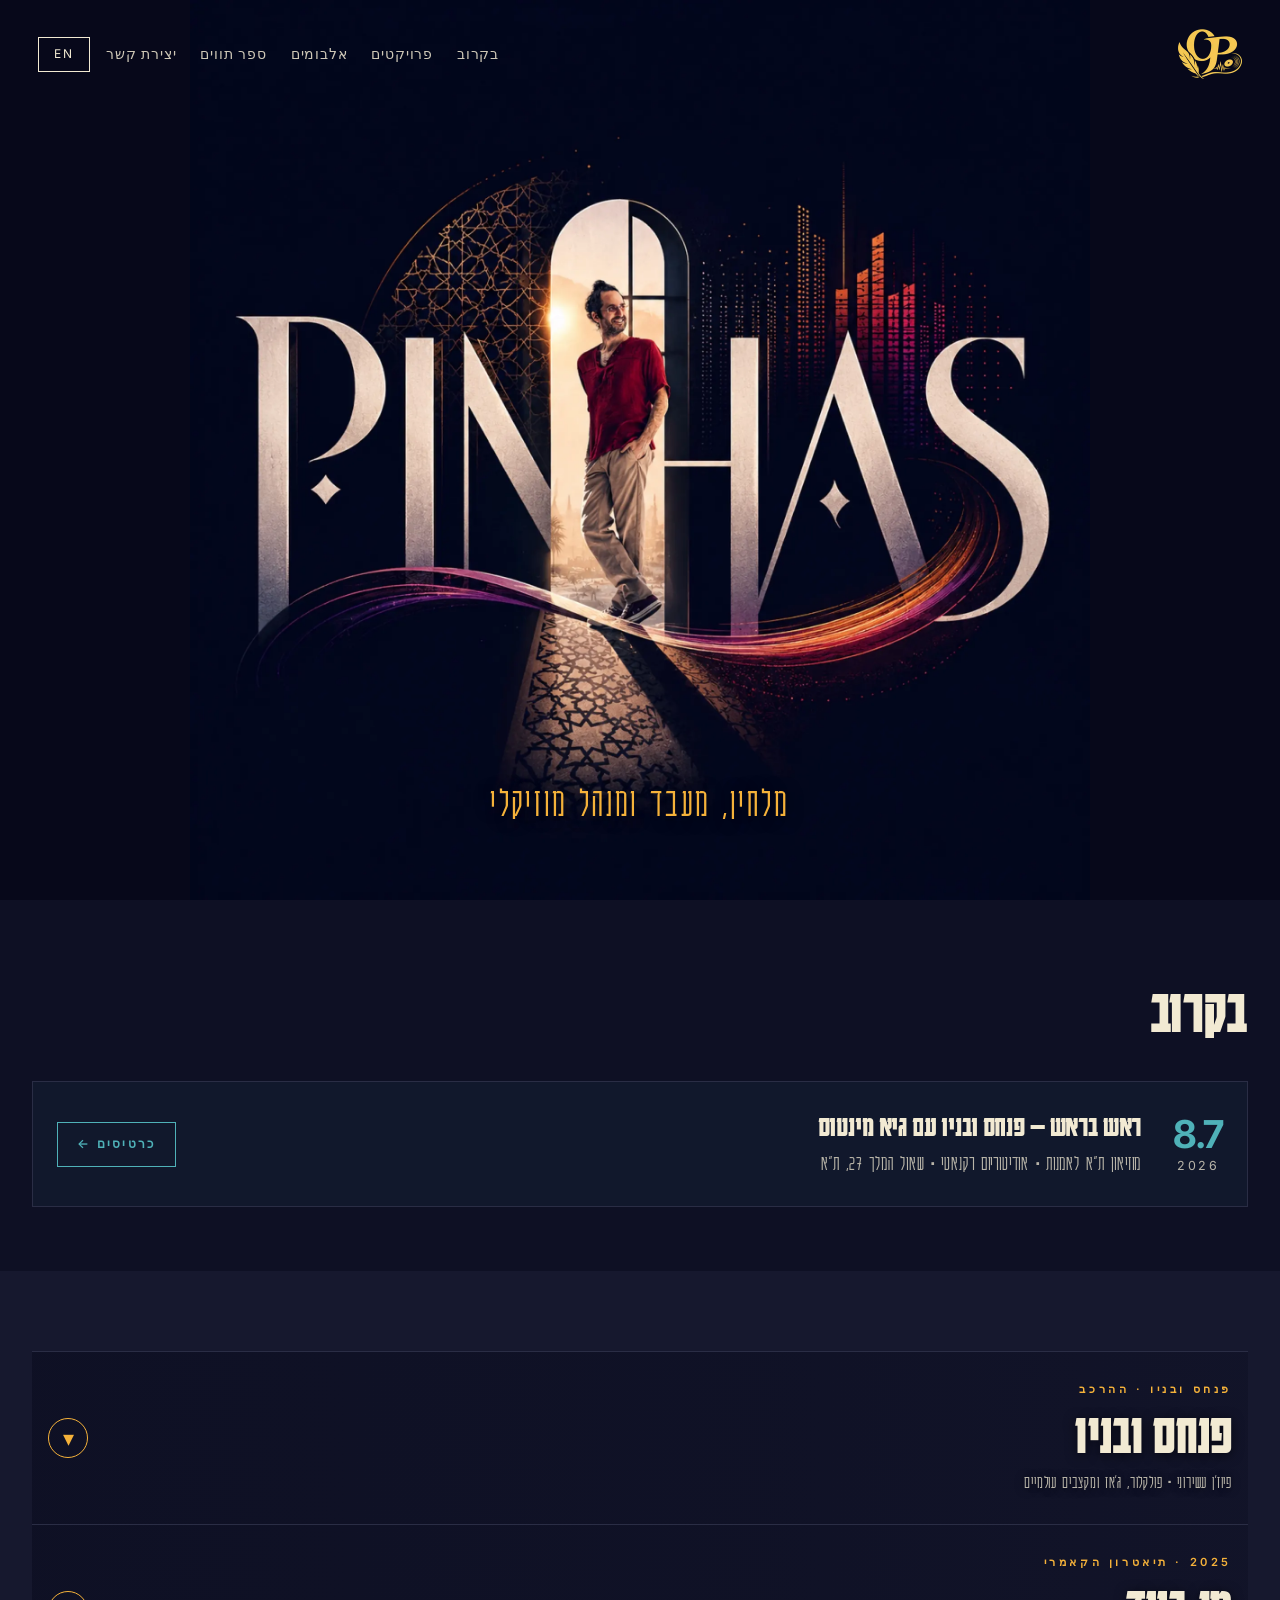
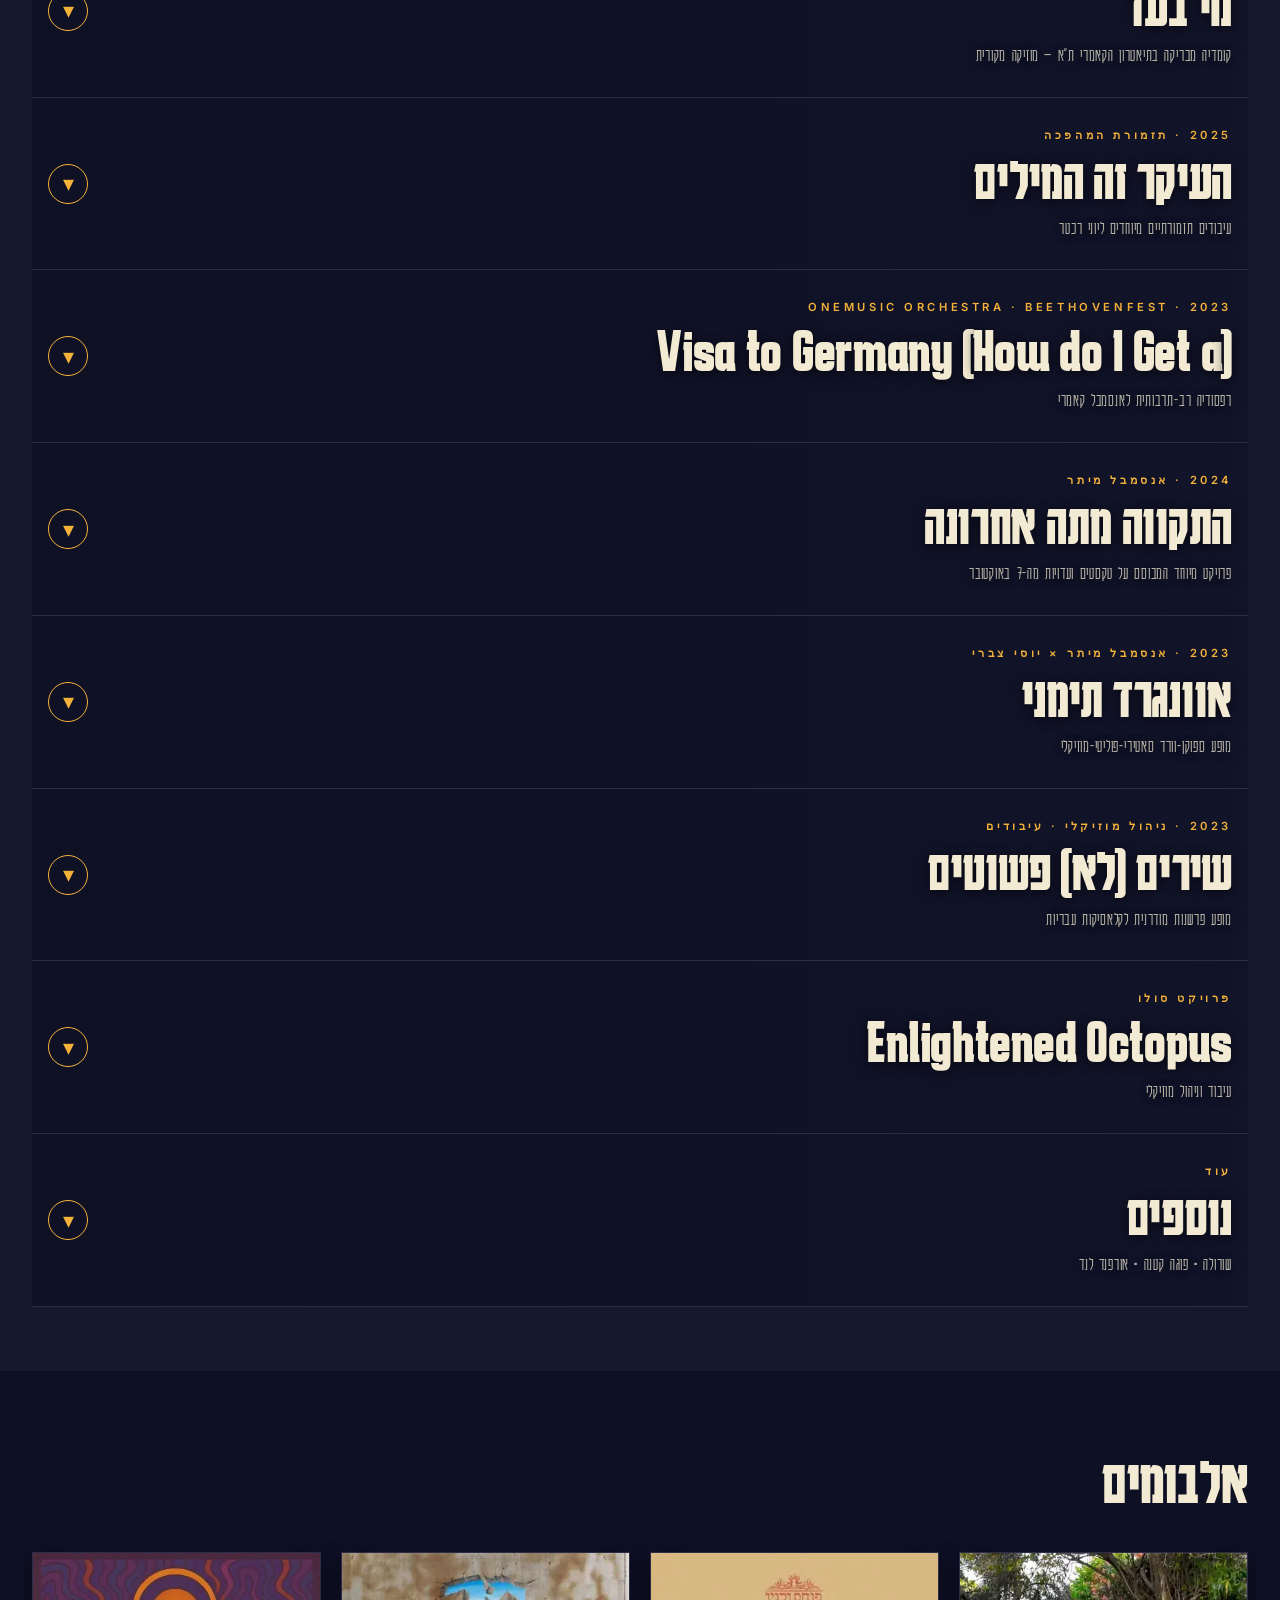
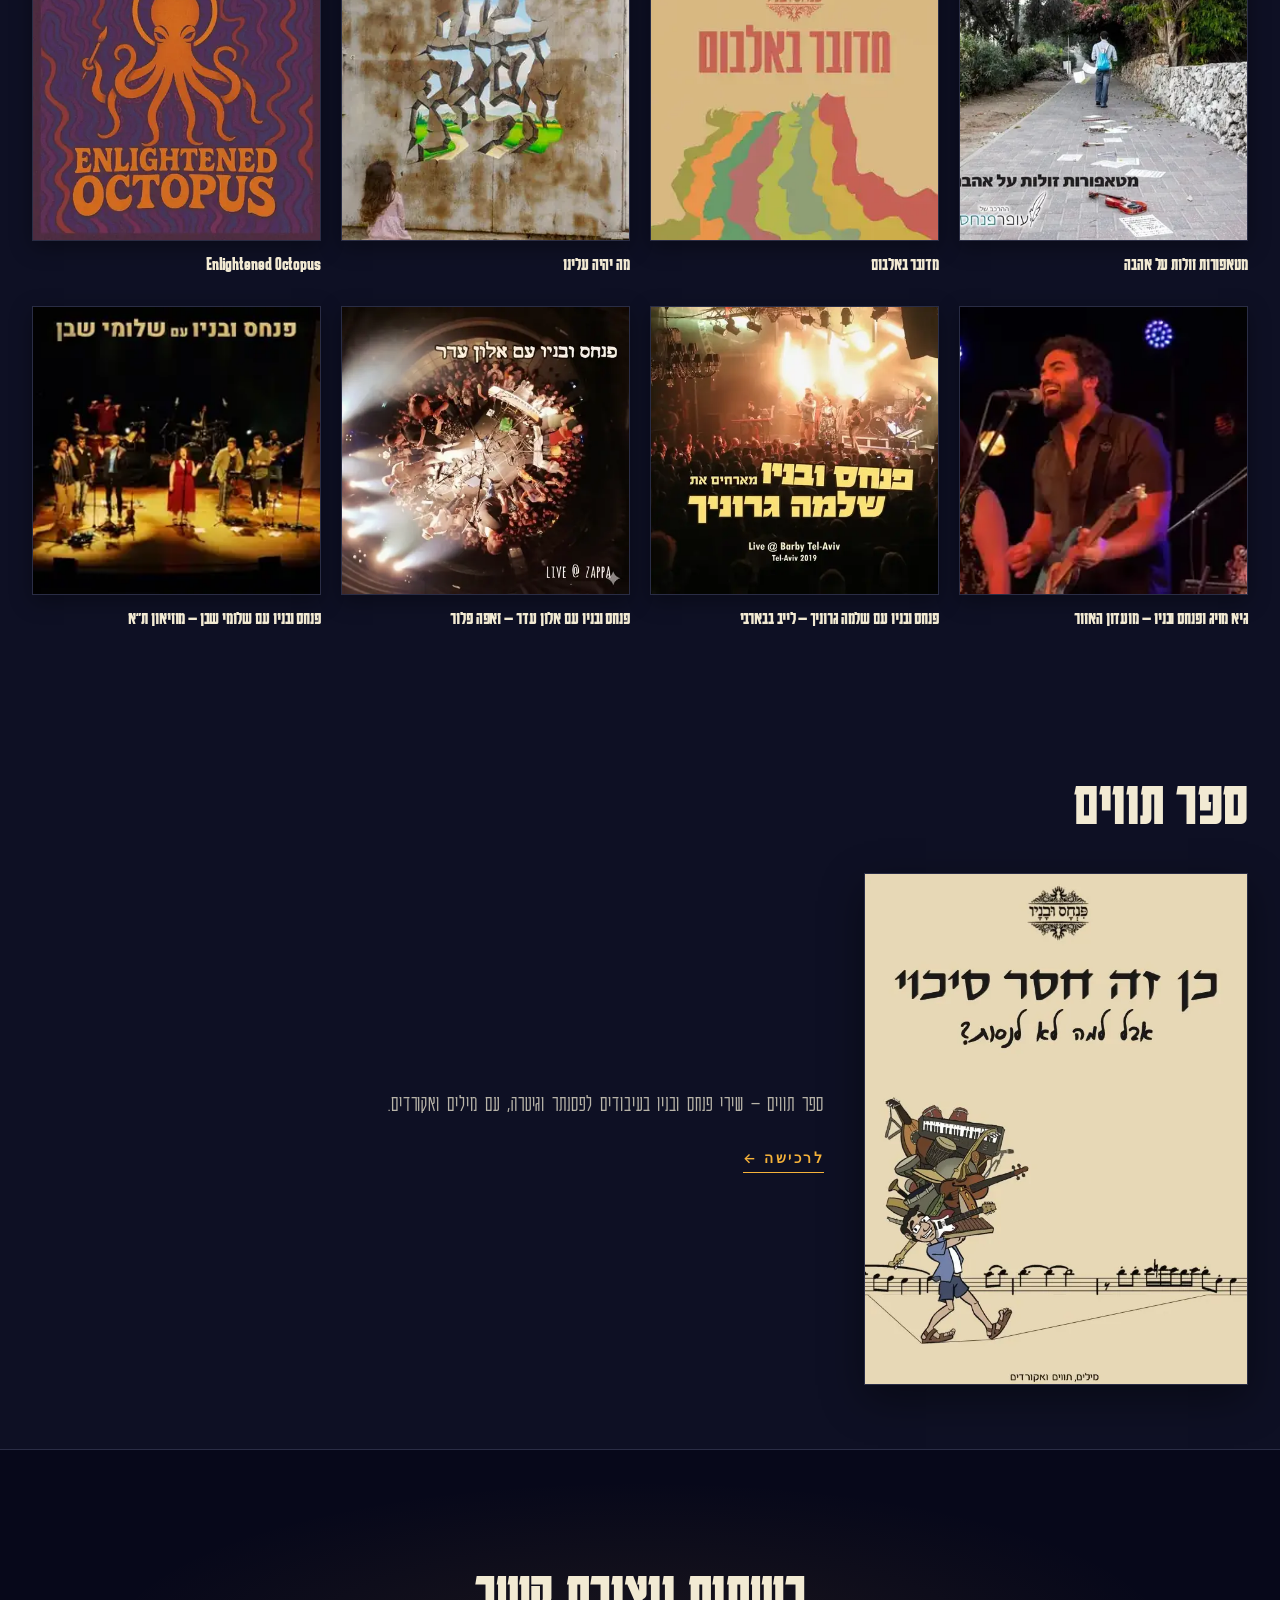
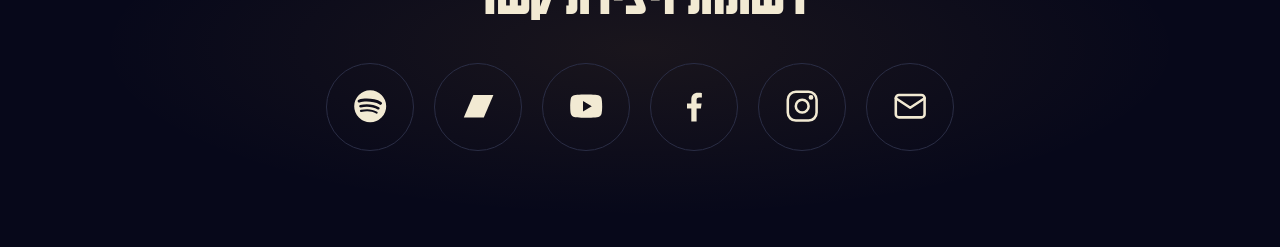
==== commit 00180570: "feat(design-expandable): concertina project list — 9 sections, native details Replace #band + #featu" ====
--- a/index.html
+++ b/index.html
@@ -90,7 +90,7 @@
 </head>
 <body>
 
-<a class="skip-link" href="#band">דלג לתוכן</a>
+<a class="skip-link" href="#works">דלג לתוכן</a>
 
 <header class="site-header">
   <a href="/" class="brand" aria-label="עופר פנחס — בית">
@@ -101,8 +101,7 @@
   </a>
   <nav class="site-nav" aria-label="ניווט">
     <a href="#upcoming">בקרוב</a>
-    <a href="#band">פנחס ובניו</a>
-    <a href="#featured">פרויקטים</a>
+    <a href="#works">פרויקטים</a>
     <a href="#discography">אלבומים</a>
     <a href="#songbook">ספר תווים</a>
     <a href="#contact">יצירת קשר</a>
@@ -137,160 +136,211 @@
   </div>
 </section>
 
-<section id="band" class="works-section">
+<section id="works" class="works-section">
   <div class="section-inner">
-    <header class="section-header">
-      <h2 class="section-title"><a href="https://pinhasons.com/" class="title-link" target="_blank" rel="noopener">פנחס ובניו</a></h2>
-      <a href="https://pinhasons.com/" class="section-cta" target="_blank" rel="noopener">לאתר ההרכב ←</a>
-    </header>
-
-    <div class="featured-grid">
-
-      <button type="button" class="feature-card media-trigger" data-vid="5VMmquTxUQ4" data-title="יש לי סימפטיה — עם שלמה גרוניך" style="background-image:url('https://img.youtube.com/vi/5VMmquTxUQ4/hqdefault.jpg')">
-        <span class="play-cue" aria-hidden="true"><svg viewBox="0 0 24 24" width="24" height="24" aria-hidden="true" fill="currentColor"><path d="M8 5v14l11-7z"/></svg></span>
-        <span class="feature-overlay">
-          <span class="feature-tag">עם שלמה גרוניך</span>
-          <span class="feature-title">יש לי סימפטיה</span>
-        </span>
-      </button>
-
-      <button type="button" class="feature-card media-trigger" data-vid="dwMsmlJXAQA" data-title="עץ שנופל" style="background-image:url('https://img.youtube.com/vi/dwMsmlJXAQA/hqdefault.jpg')">
-        <span class="play-cue" aria-hidden="true"><svg viewBox="0 0 24 24" width="24" height="24" aria-hidden="true" fill="currentColor"><path d="M8 5v14l11-7z"/></svg></span>
-        <span class="feature-overlay">
-          <span class="feature-title">עץ שנופל</span>
-        </span>
-      </button>
-
-      <button type="button" class="feature-card media-trigger" data-vid="vYaOk2HPlOA" data-title="פשוט" style="background-image:url('https://img.youtube.com/vi/vYaOk2HPlOA/hqdefault.jpg')">
-        <span class="play-cue" aria-hidden="true"><svg viewBox="0 0 24 24" width="24" height="24" aria-hidden="true" fill="currentColor"><path d="M8 5v14l11-7z"/></svg></span>
-        <span class="feature-overlay">
-          <span class="feature-title">פשוט</span>
-        </span>
-      </button>
-
-      <button type="button" class="feature-card media-trigger" data-vid="FDqEFSo7Oyo" data-title="כן זה חסר סיכוי — עם גיא מזיג" style="background-image:url('https://img.youtube.com/vi/FDqEFSo7Oyo/hqdefault.jpg')">
-        <span class="play-cue" aria-hidden="true"><svg viewBox="0 0 24 24" width="24" height="24" aria-hidden="true" fill="currentColor"><path d="M8 5v14l11-7z"/></svg></span>
-        <span class="feature-overlay">
-          <span class="feature-tag">עם גיא מזיג</span>
-          <span class="feature-title">כן זה חסר סיכוי</span>
-        </span>
-      </button>
-
-      <button type="button" class="feature-card media-trigger" data-vid="8IHO_f7Qg9U" data-title="30 מקומות להיות בהם לפני שאתה מת" style="background-image:url('https://img.youtube.com/vi/8IHO_f7Qg9U/hqdefault.jpg')">
-        <span class="play-cue" aria-hidden="true"><svg viewBox="0 0 24 24" width="24" height="24" aria-hidden="true" fill="currentColor"><path d="M8 5v14l11-7z"/></svg></span>
-        <span class="feature-overlay">
-          <span class="feature-title">30 מקומות להיות בהם לפני שאתה מת</span>
-        </span>
-      </button>
-
-      <button type="button" class="feature-card media-trigger" data-vid="DzyQ-D3aumM" data-title="מה יהיה עלינו" style="background-image:url('https://img.youtube.com/vi/DzyQ-D3aumM/hqdefault.jpg')">
-        <span class="play-cue" aria-hidden="true"><svg viewBox="0 0 24 24" width="24" height="24" aria-hidden="true" fill="currentColor"><path d="M8 5v14l11-7z"/></svg></span>
-        <span class="feature-overlay">
-          <span class="feature-title">מה יהיה עלינו</span>
-        </span>
-      </button>
-
-    </div>
-  </div>
-</section>
-
-<section id="featured" class="works-section">
-  <div class="section-inner">
-    <header class="section-header">
-      <h2 class="section-title">פרויקטים נוספים</h2>
-    </header>
-
-    <div class="featured-grid">
-
-      <button type="button" class="feature-card span-wide media-trigger" data-vid="oE0PiF970mY" data-title="מי בעד — טריילר" style="background-image:url('https://img.youtube.com/vi/oE0PiF970mY/hqdefault.jpg')">
-        <span class="play-cue" aria-hidden="true"><svg viewBox="0 0 24 24" width="24" height="24" aria-hidden="true" fill="currentColor"><path d="M8 5v14l11-7z"/></svg></span>
-        <span class="feature-overlay">
-          <span class="feature-tag">תיאטרון הקאמרי</span>
-          <span class="feature-title">מי בעד</span>
-          <span class="feature-note">קומדיה מבריקה בתיאטרון הקאמרי ת״א — מוזיקה מקורית</span>
-        </span>
-      </button>
-
-      <button type="button" class="feature-card media-trigger" data-vid="hSfi9_FQAlI" data-title="העיקר זה המילים — תזמורת המהפכה" style="background-image:url('https://img.youtube.com/vi/hSfi9_FQAlI/hqdefault.jpg')">
-        <span class="play-cue" aria-hidden="true"><svg viewBox="0 0 24 24" width="24" height="24" aria-hidden="true" fill="currentColor"><path d="M8 5v14l11-7z"/></svg></span>
-        <span class="feature-overlay">
-          <span class="feature-tag">תזמורת המהפכה</span>
-          <span class="feature-title">העיקר זה המילים</span>
-          <span class="feature-note">עיבודים תזמורתיים מיוחדים ליוני רכטר</span>
-        </span>
-      </button>
-
-      <button type="button" class="feature-card media-trigger" data-vid="jJCnd9ooUhY" data-title="התקווה מתה אחרונה" style="background-image:url('https://img.youtube.com/vi/jJCnd9ooUhY/hqdefault.jpg')">
-        <span class="play-cue" aria-hidden="true"><svg viewBox="0 0 24 24" width="24" height="24" aria-hidden="true" fill="currentColor"><path d="M8 5v14l11-7z"/></svg></span>
-        <span class="feature-overlay">
-          <span class="feature-tag">אנסמבל מיתר</span>
-          <span class="feature-title">התקווה מתה אחרונה</span>
-          <span class="feature-note">פרויקט מיוחד המבוסס על טקסטים ועדויות מה-7 באוקטובר</span>
-        </span>
-      </button>
-
-      <button type="button" class="feature-card media-trigger" data-vid="mZWnXQC3HQU" data-title="(How do I Get a) Visa to Germany — Live at Beethovenfest" style="background-image:url('https://img.youtube.com/vi/mZWnXQC3HQU/hqdefault.jpg')">
-        <span class="play-cue" aria-hidden="true"><svg viewBox="0 0 24 24" width="24" height="24" aria-hidden="true" fill="currentColor"><path d="M8 5v14l11-7z"/></svg></span>
-        <span class="feature-overlay">
-          <span class="feature-tag">oneMusic Orchestra · Beethovenfest</span>
-          <span class="feature-title">(How do I Get a) Visa to Germany</span>
-          <span class="feature-note">רפסודיה רב-תרבותית לאנסמבל קאמרי</span>
-        </span>
-      </button>
-
-      <button type="button" class="feature-card media-trigger" data-vid="vP4q-8lNHV0" data-title="אוונגרד תימני" style="background-image:url('https://img.youtube.com/vi/vP4q-8lNHV0/hqdefault.jpg')">
-        <span class="play-cue" aria-hidden="true"><svg viewBox="0 0 24 24" width="24" height="24" aria-hidden="true" fill="currentColor"><path d="M8 5v14l11-7z"/></svg></span>
-        <span class="feature-overlay">
-          <span class="feature-tag">אנסמבל מיתר × יוסי צברי</span>
-          <span class="feature-title">אוונגרד תימני</span>
-          <span class="feature-note">מופע ספוקן-וורד סאטירי-פוליטי-מוזיקלי</span>
-        </span>
-      </button>
-
-      <button type="button" class="feature-card media-trigger" data-vid="PNPaJv0tdYc" data-title="שירים (לא) פשוטים" style="background-image:url('https://img.youtube.com/vi/PNPaJv0tdYc/hqdefault.jpg')">
-        <span class="play-cue" aria-hidden="true"><svg viewBox="0 0 24 24" width="24" height="24" aria-hidden="true" fill="currentColor"><path d="M8 5v14l11-7z"/></svg></span>
-        <span class="feature-overlay">
-          <span class="feature-tag">ניהול מוזיקלי · עיבודים</span>
-          <span class="feature-title">שירים (לא) פשוטים</span>
-          <span class="feature-note">מופע פרשנות מודרנית לקלאסיקות עבריות</span>
-        </span>
-      </button>
-
-      <button type="button" class="feature-card media-trigger" data-vid="g2-t9Asedho" data-title="Enlightened Octopus" style="background-image:url('https://img.youtube.com/vi/g2-t9Asedho/hqdefault.jpg')">
-        <span class="play-cue" aria-hidden="true"><svg viewBox="0 0 24 24" width="24" height="24" aria-hidden="true" fill="currentColor"><path d="M8 5v14l11-7z"/></svg></span>
-        <span class="feature-overlay">
-          <span class="feature-title">Enlightened Octopus</span>
-          <span class="feature-note">עיבוד וניהול מוזיקלי</span>
-        </span>
-      </button>
-
-      <button type="button" class="feature-card media-trigger" data-vid="4Lkk3fcu4uY" data-title="שורולה" style="background-image:url('https://img.youtube.com/vi/4Lkk3fcu4uY/hqdefault.jpg')">
-        <span class="play-cue" aria-hidden="true"><svg viewBox="0 0 24 24" width="24" height="24" aria-hidden="true" fill="currentColor"><path d="M8 5v14l11-7z"/></svg></span>
-        <span class="feature-overlay">
-          <span class="feature-title">שורולה</span>
-          <span class="feature-note">מחווה ברזילאית למוצרט</span>
-        </span>
-      </button>
-
-      <button type="button" class="feature-card media-trigger" data-vid="TAqMgQp6LPs" data-title="פוגה קטנה — רועי לבס" style="background-image:url('https://img.youtube.com/vi/TAqMgQp6LPs/hqdefault.jpg')">
-        <span class="play-cue" aria-hidden="true"><svg viewBox="0 0 24 24" width="24" height="24" aria-hidden="true" fill="currentColor"><path d="M8 5v14l11-7z"/></svg></span>
-        <span class="feature-overlay">
-          <span class="feature-tag">רועי לבס</span>
-          <span class="feature-title">פוגה קטנה</span>
-          <span class="feature-note">עיבוד ושותף להפקה</span>
-        </span>
-      </button>
-
-      <button type="button" class="feature-card media-trigger" data-vid="_PP_2U4opSM" data-title="Orphaned Land — בהיכל התרבות" style="background-image:url('https://img.youtube.com/vi/_PP_2U4opSM/hqdefault.jpg')">
-        <span class="play-cue" aria-hidden="true"><svg viewBox="0 0 24 24" width="24" height="24" aria-hidden="true" fill="currentColor"><path d="M8 5v14l11-7z"/></svg></span>
-        <span class="feature-overlay">
-          <span class="feature-tag">Orphaned Land · היכל התרבות</span>
-          <span class="feature-title">אורפנד לנד בהיכל התרבות</span>
-          <span class="feature-note">עיבודים לתזמורת ומקהלה — מופע מיוחד בהיכל התרבות</span>
-        </span>
-      </button>
-
-    </div>
+    <ol class="project-list">
+
+      <li class="project">
+        <details>
+          <summary>
+            <span class="project-meta">פנחס ובניו · ההרכב</span>
+            <span class="project-title">פנחס ובניו</span>
+            <span class="project-tagline">פיוז׳ן עשירוני · פולקלור, ג׳אז ומקצבים עולמיים</span>
+            <span class="project-arrow" aria-hidden="true">▾</span>
+          </summary>
+          <div class="project-body">
+            <a class="project-cta" href="https://pinhasons.com/" target="_blank" rel="noopener">לאתר ההרכב ←</a>
+            <div class="featured-grid">
+              <button type="button" class="feature-card media-trigger" data-vid="5VMmquTxUQ4" data-title="יש לי סימפטיה — עם שלמה גרוניך" style="background-image:url('https://img.youtube.com/vi/5VMmquTxUQ4/hqdefault.jpg')">
+                <span class="play-cue" aria-hidden="true"><svg viewBox="0 0 24 24" width="24" height="24" aria-hidden="true" fill="currentColor"><path d="M8 5v14l11-7z"/></svg></span>
+                <span class="feature-overlay"><span class="feature-tag">עם שלמה גרוניך</span><span class="feature-title">יש לי סימפטיה</span></span>
+              </button>
+              <button type="button" class="feature-card media-trigger" data-vid="dwMsmlJXAQA" data-title="עץ שנופל" style="background-image:url('https://img.youtube.com/vi/dwMsmlJXAQA/hqdefault.jpg')">
+                <span class="play-cue" aria-hidden="true"><svg viewBox="0 0 24 24" width="24" height="24" aria-hidden="true" fill="currentColor"><path d="M8 5v14l11-7z"/></svg></span>
+                <span class="feature-overlay"><span class="feature-title">עץ שנופל</span></span>
+              </button>
+              <button type="button" class="feature-card media-trigger" data-vid="vYaOk2HPlOA" data-title="פשוט" style="background-image:url('https://img.youtube.com/vi/vYaOk2HPlOA/hqdefault.jpg')">
+                <span class="play-cue" aria-hidden="true"><svg viewBox="0 0 24 24" width="24" height="24" aria-hidden="true" fill="currentColor"><path d="M8 5v14l11-7z"/></svg></span>
+                <span class="feature-overlay"><span class="feature-title">פשוט</span></span>
+              </button>
+              <button type="button" class="feature-card media-trigger" data-vid="FDqEFSo7Oyo" data-title="כן זה חסר סיכוי — עם גיא מזיג" style="background-image:url('https://img.youtube.com/vi/FDqEFSo7Oyo/hqdefault.jpg')">
+                <span class="play-cue" aria-hidden="true"><svg viewBox="0 0 24 24" width="24" height="24" aria-hidden="true" fill="currentColor"><path d="M8 5v14l11-7z"/></svg></span>
+                <span class="feature-overlay"><span class="feature-tag">עם גיא מזיג</span><span class="feature-title">כן זה חסר סיכוי</span></span>
+              </button>
+              <button type="button" class="feature-card media-trigger" data-vid="8IHO_f7Qg9U" data-title="30 מקומות להיות בהם לפני שאתה מת" style="background-image:url('https://img.youtube.com/vi/8IHO_f7Qg9U/hqdefault.jpg')">
+                <span class="play-cue" aria-hidden="true"><svg viewBox="0 0 24 24" width="24" height="24" aria-hidden="true" fill="currentColor"><path d="M8 5v14l11-7z"/></svg></span>
+                <span class="feature-overlay"><span class="feature-title">30 מקומות להיות בהם לפני שאתה מת</span></span>
+              </button>
+              <button type="button" class="feature-card media-trigger" data-vid="DzyQ-D3aumM" data-title="מה יהיה עלינו" style="background-image:url('https://img.youtube.com/vi/DzyQ-D3aumM/hqdefault.jpg')">
+                <span class="play-cue" aria-hidden="true"><svg viewBox="0 0 24 24" width="24" height="24" aria-hidden="true" fill="currentColor"><path d="M8 5v14l11-7z"/></svg></span>
+                <span class="feature-overlay"><span class="feature-title">מה יהיה עלינו</span></span>
+              </button>
+            </div>
+          </div>
+        </details>
+      </li>
+
+      <li class="project">
+        <details>
+          <summary style="background-image:url('https://img.youtube.com/vi/oE0PiF970mY/hqdefault.jpg')">
+            <span class="project-meta">2025 · תיאטרון הקאמרי</span>
+            <span class="project-title">מי בעד</span>
+            <span class="project-tagline">קומדיה מבריקה בתיאטרון הקאמרי ת״א — מוזיקה מקורית</span>
+            <span class="project-arrow" aria-hidden="true">▾</span>
+          </summary>
+          <div class="project-body">
+            <div class="featured-grid">
+              <button type="button" class="feature-card media-trigger" data-vid="oE0PiF970mY" data-title="מי בעד — טריילר" style="background-image:url('https://img.youtube.com/vi/oE0PiF970mY/hqdefault.jpg')">
+                <span class="play-cue" aria-hidden="true"><svg viewBox="0 0 24 24" width="24" height="24" aria-hidden="true" fill="currentColor"><path d="M8 5v14l11-7z"/></svg></span>
+                <span class="feature-overlay"><span class="feature-tag">טריילר</span><span class="feature-title">מי בעד</span></span>
+              </button>
+            </div>
+          </div>
+        </details>
+      </li>
+
+      <li class="project">
+        <details>
+          <summary style="background-image:url('https://img.youtube.com/vi/hSfi9_FQAlI/hqdefault.jpg')">
+            <span class="project-meta">2025 · תזמורת המהפכה</span>
+            <span class="project-title">העיקר זה המילים</span>
+            <span class="project-tagline">עיבודים תזמורתיים מיוחדים ליוני רכטר</span>
+            <span class="project-arrow" aria-hidden="true">▾</span>
+          </summary>
+          <div class="project-body">
+            <div class="featured-grid">
+              <button type="button" class="feature-card media-trigger" data-vid="hSfi9_FQAlI" data-title="העיקר זה המילים — תזמורת המהפכה" style="background-image:url('https://img.youtube.com/vi/hSfi9_FQAlI/hqdefault.jpg')">
+                <span class="play-cue" aria-hidden="true"><svg viewBox="0 0 24 24" width="24" height="24" aria-hidden="true" fill="currentColor"><path d="M8 5v14l11-7z"/></svg></span>
+                <span class="feature-overlay"><span class="feature-title">העיקר זה המילים</span></span>
+              </button>
+            </div>
+          </div>
+        </details>
+      </li>
+
+      <li class="project">
+        <details>
+          <summary style="background-image:url('https://img.youtube.com/vi/mZWnXQC3HQU/hqdefault.jpg')">
+            <span class="project-meta">2023 · oneMusic Orchestra · Beethovenfest</span>
+            <span class="project-title">(How do I Get a) Visa to Germany</span>
+            <span class="project-tagline">רפסודיה רב-תרבותית לאנסמבל קאמרי</span>
+            <span class="project-arrow" aria-hidden="true">▾</span>
+          </summary>
+          <div class="project-body">
+            <div class="featured-grid">
+              <button type="button" class="feature-card media-trigger" data-vid="mZWnXQC3HQU" data-title="(How do I Get a) Visa to Germany — Live at Beethovenfest" style="background-image:url('https://img.youtube.com/vi/mZWnXQC3HQU/hqdefault.jpg')">
+                <span class="play-cue" aria-hidden="true"><svg viewBox="0 0 24 24" width="24" height="24" aria-hidden="true" fill="currentColor"><path d="M8 5v14l11-7z"/></svg></span>
+                <span class="feature-overlay"><span class="feature-tag">Live at Beethovenfest</span><span class="feature-title">(How do I Get a) Visa to Germany</span></span>
+              </button>
+            </div>
+          </div>
+        </details>
+      </li>
+
+      <li class="project">
+        <details>
+          <summary style="background-image:url('https://img.youtube.com/vi/jJCnd9ooUhY/hqdefault.jpg')">
+            <span class="project-meta">2024 · אנסמבל מיתר</span>
+            <span class="project-title">התקווה מתה אחרונה</span>
+            <span class="project-tagline">פרויקט מיוחד המבוסס על טקסטים ועדויות מה-7 באוקטובר</span>
+            <span class="project-arrow" aria-hidden="true">▾</span>
+          </summary>
+          <div class="project-body">
+            <div class="featured-grid">
+              <button type="button" class="feature-card media-trigger" data-vid="jJCnd9ooUhY" data-title="התקווה מתה אחרונה" style="background-image:url('https://img.youtube.com/vi/jJCnd9ooUhY/hqdefault.jpg')">
+                <span class="play-cue" aria-hidden="true"><svg viewBox="0 0 24 24" width="24" height="24" aria-hidden="true" fill="currentColor"><path d="M8 5v14l11-7z"/></svg></span>
+                <span class="feature-overlay"><span class="feature-title">התקווה מתה אחרונה</span></span>
+              </button>
+            </div>
+          </div>
+        </details>
+      </li>
+
+      <li class="project">
+        <details>
+          <summary style="background-image:url('https://img.youtube.com/vi/vP4q-8lNHV0/hqdefault.jpg')">
+            <span class="project-meta">2023 · אנסמבל מיתר × יוסי צברי</span>
+            <span class="project-title">אוונגרד תימני</span>
+            <span class="project-tagline">מופע ספוקן-וורד סאטירי-פוליטי-מוזיקלי</span>
+            <span class="project-arrow" aria-hidden="true">▾</span>
+          </summary>
+          <div class="project-body">
+            <div class="featured-grid">
+              <button type="button" class="feature-card media-trigger" data-vid="vP4q-8lNHV0" data-title="אוונגרד תימני" style="background-image:url('https://img.youtube.com/vi/vP4q-8lNHV0/hqdefault.jpg')">
+                <span class="play-cue" aria-hidden="true"><svg viewBox="0 0 24 24" width="24" height="24" aria-hidden="true" fill="currentColor"><path d="M8 5v14l11-7z"/></svg></span>
+                <span class="feature-overlay"><span class="feature-title">אוונגרד תימני</span></span>
+              </button>
+            </div>
+          </div>
+        </details>
+      </li>
+
+      <li class="project">
+        <details>
+          <summary style="background-image:url('https://img.youtube.com/vi/PNPaJv0tdYc/hqdefault.jpg')">
+            <span class="project-meta">2023 · ניהול מוזיקלי · עיבודים</span>
+            <span class="project-title">שירים (לא) פשוטים</span>
+            <span class="project-tagline">מופע פרשנות מודרנית לקלאסיקות עבריות</span>
+            <span class="project-arrow" aria-hidden="true">▾</span>
+          </summary>
+          <div class="project-body">
+            <div class="featured-grid">
+              <button type="button" class="feature-card media-trigger" data-vid="PNPaJv0tdYc" data-title="שירים (לא) פשוטים" style="background-image:url('https://img.youtube.com/vi/PNPaJv0tdYc/hqdefault.jpg')">
+                <span class="play-cue" aria-hidden="true"><svg viewBox="0 0 24 24" width="24" height="24" aria-hidden="true" fill="currentColor"><path d="M8 5v14l11-7z"/></svg></span>
+                <span class="feature-overlay"><span class="feature-title">שירים (לא) פשוטים</span></span>
+              </button>
+            </div>
+          </div>
+        </details>
+      </li>
+
+      <li class="project">
+        <details>
+          <summary style="background-image:url('https://img.youtube.com/vi/g2-t9Asedho/hqdefault.jpg')">
+            <span class="project-meta">פרויקט סולו</span>
+            <span class="project-title">Enlightened Octopus</span>
+            <span class="project-tagline">עיבוד וניהול מוזיקלי</span>
+            <span class="project-arrow" aria-hidden="true">▾</span>
+          </summary>
+          <div class="project-body">
+            <div class="featured-grid">
+              <button type="button" class="feature-card media-trigger" data-vid="g2-t9Asedho" data-title="Enlightened Octopus" style="background-image:url('https://img.youtube.com/vi/g2-t9Asedho/hqdefault.jpg')">
+                <span class="play-cue" aria-hidden="true"><svg viewBox="0 0 24 24" width="24" height="24" aria-hidden="true" fill="currentColor"><path d="M8 5v14l11-7z"/></svg></span>
+                <span class="feature-overlay"><span class="feature-title">Enlightened Octopus</span></span>
+              </button>
+            </div>
+          </div>
+        </details>
+      </li>
+
+      <li class="project">
+        <details>
+          <summary>
+            <span class="project-meta">עוד</span>
+            <span class="project-title">נוספים</span>
+            <span class="project-tagline">שורולה · פוגה קטנה · אורפנד לנד</span>
+            <span class="project-arrow" aria-hidden="true">▾</span>
+          </summary>
+          <div class="project-body">
+            <div class="featured-grid">
+              <button type="button" class="feature-card media-trigger" data-vid="4Lkk3fcu4uY" data-title="שורולה" style="background-image:url('https://img.youtube.com/vi/4Lkk3fcu4uY/hqdefault.jpg')">
+                <span class="play-cue" aria-hidden="true"><svg viewBox="0 0 24 24" width="24" height="24" aria-hidden="true" fill="currentColor"><path d="M8 5v14l11-7z"/></svg></span>
+                <span class="feature-overlay"><span class="feature-title">שורולה</span><span class="feature-note">מחווה ברזילאית למוצרט</span></span>
+              </button>
+              <button type="button" class="feature-card media-trigger" data-vid="TAqMgQp6LPs" data-title="פוגה קטנה — רועי לבס" style="background-image:url('https://img.youtube.com/vi/TAqMgQp6LPs/hqdefault.jpg')">
+                <span class="play-cue" aria-hidden="true"><svg viewBox="0 0 24 24" width="24" height="24" aria-hidden="true" fill="currentColor"><path d="M8 5v14l11-7z"/></svg></span>
+                <span class="feature-overlay"><span class="feature-tag">רועי לבס</span><span class="feature-title">פוגה קטנה</span><span class="feature-note">עיבוד ושותף להפקה</span></span>
+              </button>
+              <button type="button" class="feature-card media-trigger" data-vid="_PP_2U4opSM" data-title="Orphaned Land — בהיכל התרבות" style="background-image:url('https://img.youtube.com/vi/_PP_2U4opSM/hqdefault.jpg')">
+                <span class="play-cue" aria-hidden="true"><svg viewBox="0 0 24 24" width="24" height="24" aria-hidden="true" fill="currentColor"><path d="M8 5v14l11-7z"/></svg></span>
+                <span class="feature-overlay"><span class="feature-tag">Orphaned Land · היכל התרבות</span><span class="feature-title">אורפנד לנד</span></span>
+              </button>
+            </div>
+          </div>
+        </details>
+      </li>
+
+    </ol>
   </div>
 </section>
 
@@ -361,7 +411,7 @@
   <div class="section-inner">
     <h2 class="section-title contact-title">רשתות ויצירת קשר</h2>
     <div class="contact-icons">
-      <a href="mailto:ofer.pinhas@gmail.com" class="contact-icon" aria-label="Email">
+      <a href="mailto:pinhasymphony@gmail.com" class="contact-icon" aria-label="Email">
         <svg viewBox="0 0 24 24" fill="none" stroke="currentColor" stroke-width="1.6" stroke-linecap="round" stroke-linejoin="round" aria-hidden="true"><rect x="3" y="5" width="18" height="14" rx="2"/><path d="m3 7 9 6 9-6"/></svg>
       </a>
       <a href="https://www.instagram.com/ofer_the_pinhas/" class="contact-icon" rel="noopener" aria-label="Instagram">
--- a/assets/site.css
+++ b/assets/site.css
@@ -256,6 +256,146 @@
 }
 #contact { background: var(--bg-soft); border-top: 1px solid var(--rule); }
 
+/* ─── Project list (concertina) ─── */
+.project-list {
+  list-style: none;
+  margin: 0;
+  padding: 0;
+  border-top: 1px solid var(--rule);
+}
+.project { border-bottom: 1px solid var(--rule); }
+.project details > summary {
+  list-style: none;
+  cursor: pointer;
+  display: grid;
+  grid-template-columns: 1fr auto;
+  grid-template-rows: auto auto auto;
+  grid-template-areas:
+    "meta arrow"
+    "title arrow"
+    "tagline arrow";
+  align-items: center;
+  gap: 0.4rem 1.5rem;
+  padding: 1.75rem 1rem;
+  position: relative;
+  background-color: transparent;
+  background-position: center;
+  background-size: cover;
+  background-repeat: no-repeat;
+  transition: background-color .35s ease;
+  overflow: hidden;
+}
+.project details > summary::-webkit-details-marker { display: none; }
+.project details > summary::before {
+  /* Dark veil over poster bg so text legible */
+  content: "";
+  position: absolute;
+  inset: 0;
+  background: linear-gradient(90deg, rgba(14,16,36,0.95) 0%, rgba(14,16,36,0.78) 60%, rgba(14,16,36,0.55) 100%);
+  pointer-events: none;
+  z-index: 0;
+  transition: background .35s ease;
+}
+:dir(ltr) .project details > summary::before {
+  background: linear-gradient(270deg, rgba(14,16,36,0.95) 0%, rgba(14,16,36,0.78) 60%, rgba(14,16,36,0.55) 100%);
+}
+.project details > summary:hover::before {
+  background: linear-gradient(90deg, rgba(14,16,36,0.85) 0%, rgba(14,16,36,0.55) 60%, rgba(14,16,36,0.3) 100%);
+}
+:dir(ltr) .project details > summary:hover::before {
+  background: linear-gradient(270deg, rgba(14,16,36,0.85) 0%, rgba(14,16,36,0.55) 60%, rgba(14,16,36,0.3) 100%);
+}
+.project details > summary > * { position: relative; z-index: 1; }
+
+.project-meta {
+  grid-area: meta;
+  font-family: 'Inter', sans-serif;
+  font-weight: 600;
+  font-size: 0.7rem;
+  letter-spacing: 0.32em;
+  text-transform: uppercase;
+  color: var(--saffron);
+}
+.project-title {
+  grid-area: title;
+  font-family: 'Karantina', serif;
+  font-weight: 700;
+  font-size: clamp(2rem, 5vw, 3.6rem);
+  line-height: 1;
+  color: var(--ink);
+  letter-spacing: -0.005em;
+  text-shadow: 0 2px 12px rgba(0,0,0,0.6);
+}
+:lang(en) .project-title { font-family: 'Cormorant Garamond', 'EB Garamond', serif; font-style: italic; font-weight: 500; }
+.project-tagline {
+  grid-area: tagline;
+  font-family: 'Karantina', 'Frank Ruhl Libre', serif;
+  font-weight: 300;
+  font-size: 1.2rem;
+  line-height: 1.4;
+  color: var(--ink-soft);
+  letter-spacing: 0.04em;
+  word-spacing: 0.08em;
+  text-shadow: 0 1px 8px rgba(0,0,0,0.55);
+}
+:lang(en) .project-tagline {
+  font-family: 'EB Garamond', Georgia, serif;
+  font-weight: 400;
+  letter-spacing: 0;
+  font-size: 1rem;
+}
+.project-arrow {
+  grid-area: arrow;
+  font-family: 'Inter', sans-serif;
+  font-size: 1.4rem;
+  color: var(--saffron);
+  transition: transform .3s cubic-bezier(.2,.7,.2,1);
+  display: inline-flex;
+  align-items: center;
+  justify-content: center;
+  width: 2.5rem;
+  height: 2.5rem;
+  border: 1.5px solid var(--saffron);
+  border-radius: 50%;
+}
+.project details[open] > summary .project-arrow { transform: rotate(180deg); }
+.project details[open] > summary::before {
+  background: linear-gradient(90deg, rgba(14,16,36,0.92) 0%, rgba(14,16,36,0.7) 60%, rgba(14,16,36,0.4) 100%);
+}
+
+.project-body {
+  padding: 1.5rem 1rem 2.5rem;
+  background: var(--bg-soft);
+  border-top: 1px solid var(--rule);
+}
+.project-cta {
+  display: inline-block;
+  font-family: 'Inter', sans-serif;
+  font-weight: 700;
+  font-size: 0.8rem;
+  letter-spacing: 0.18em;
+  text-transform: uppercase;
+  color: var(--bg-deep);
+  background: var(--saffron);
+  padding: 0.7rem 1.3rem;
+  margin-bottom: 1.5rem;
+  border: 2px solid var(--saffron);
+  transition: background .2s ease, color .2s ease;
+}
+.project-cta:hover { background: transparent; color: var(--saffron); }
+.project-body .featured-grid { margin-top: 0; }
+
+/* details animate height (modern browsers); reduced-motion respected */
+@media (prefers-reduced-motion: no-preference) {
+  .project details::details-content {
+    interpolate-size: allow-keywords;
+    block-size: 0;
+    overflow-y: clip;
+    transition: block-size .4s cubic-bezier(.2,.7,.2,1), content-visibility .4s allow-discrete;
+  }
+  .project details[open]::details-content { block-size: auto; }
+}
+
 /* ─── Featured — collage grid ─── */
 .section-header {
   display: flex;
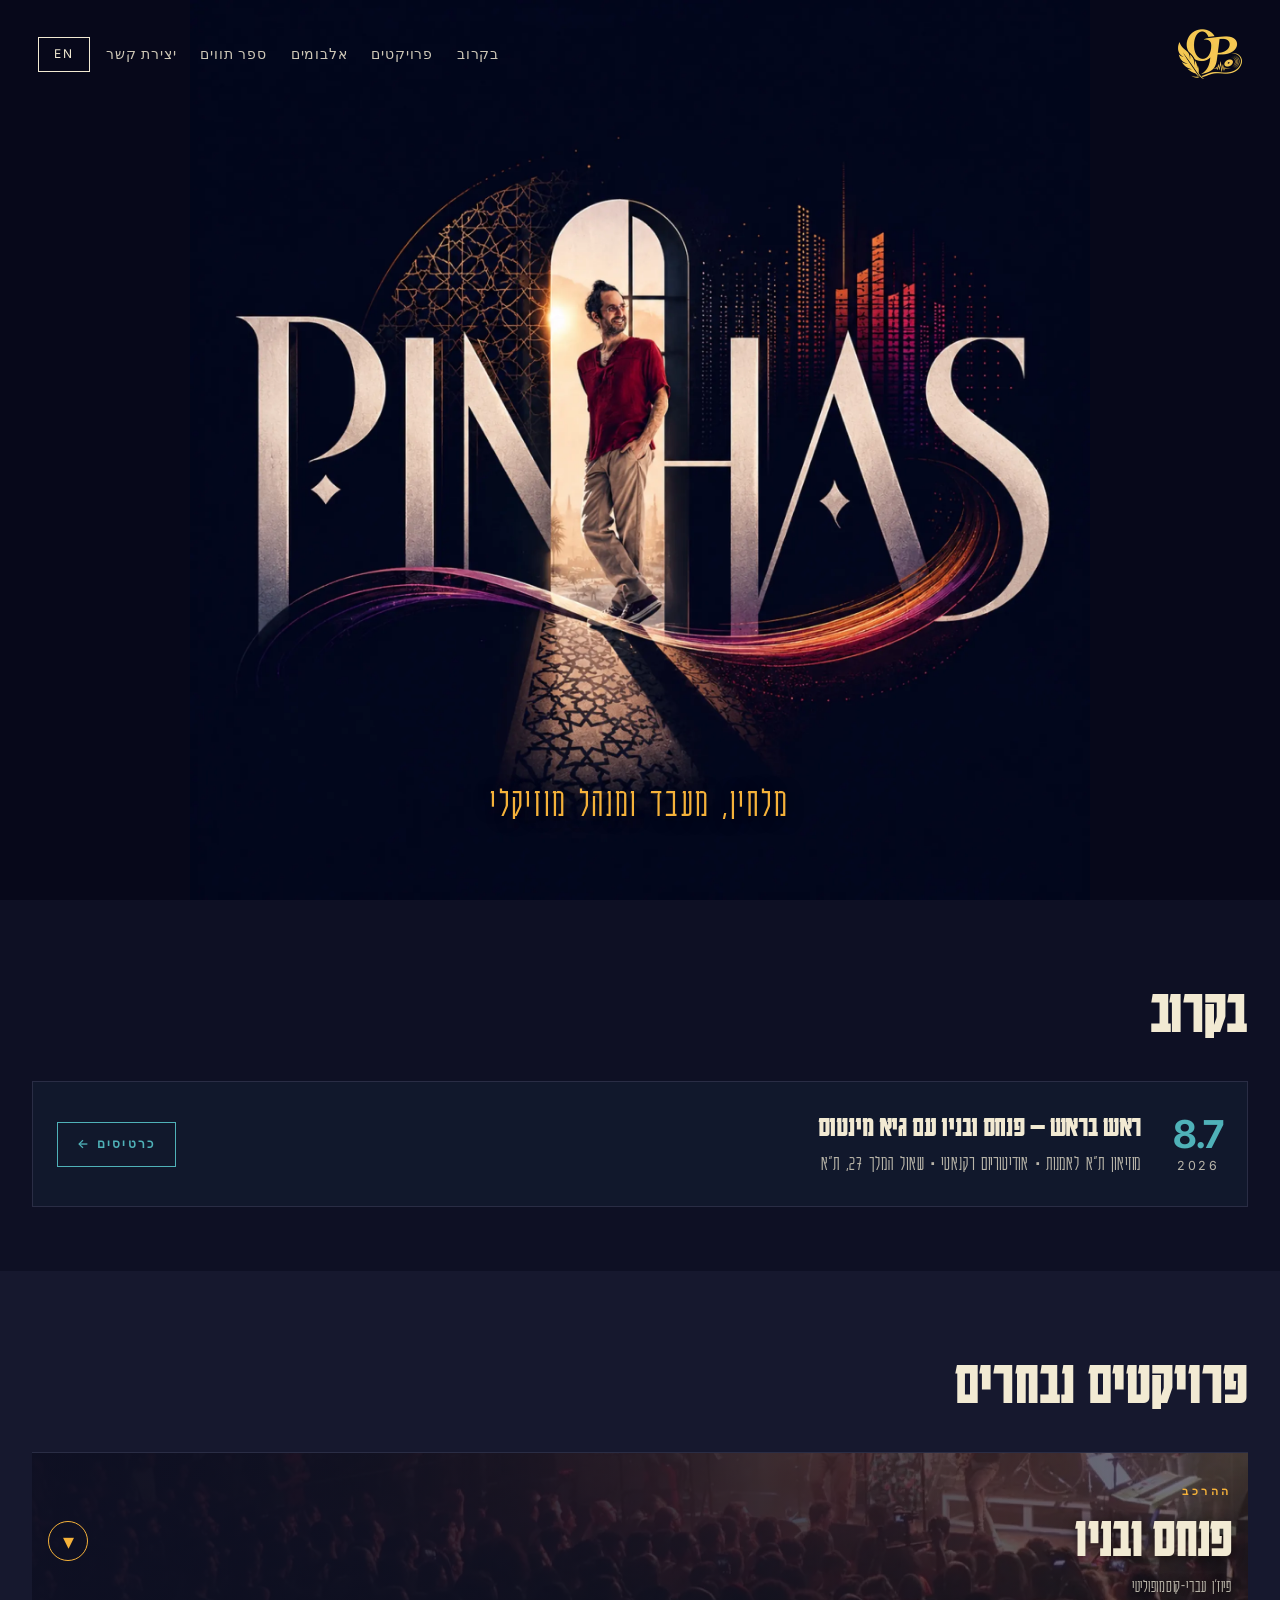
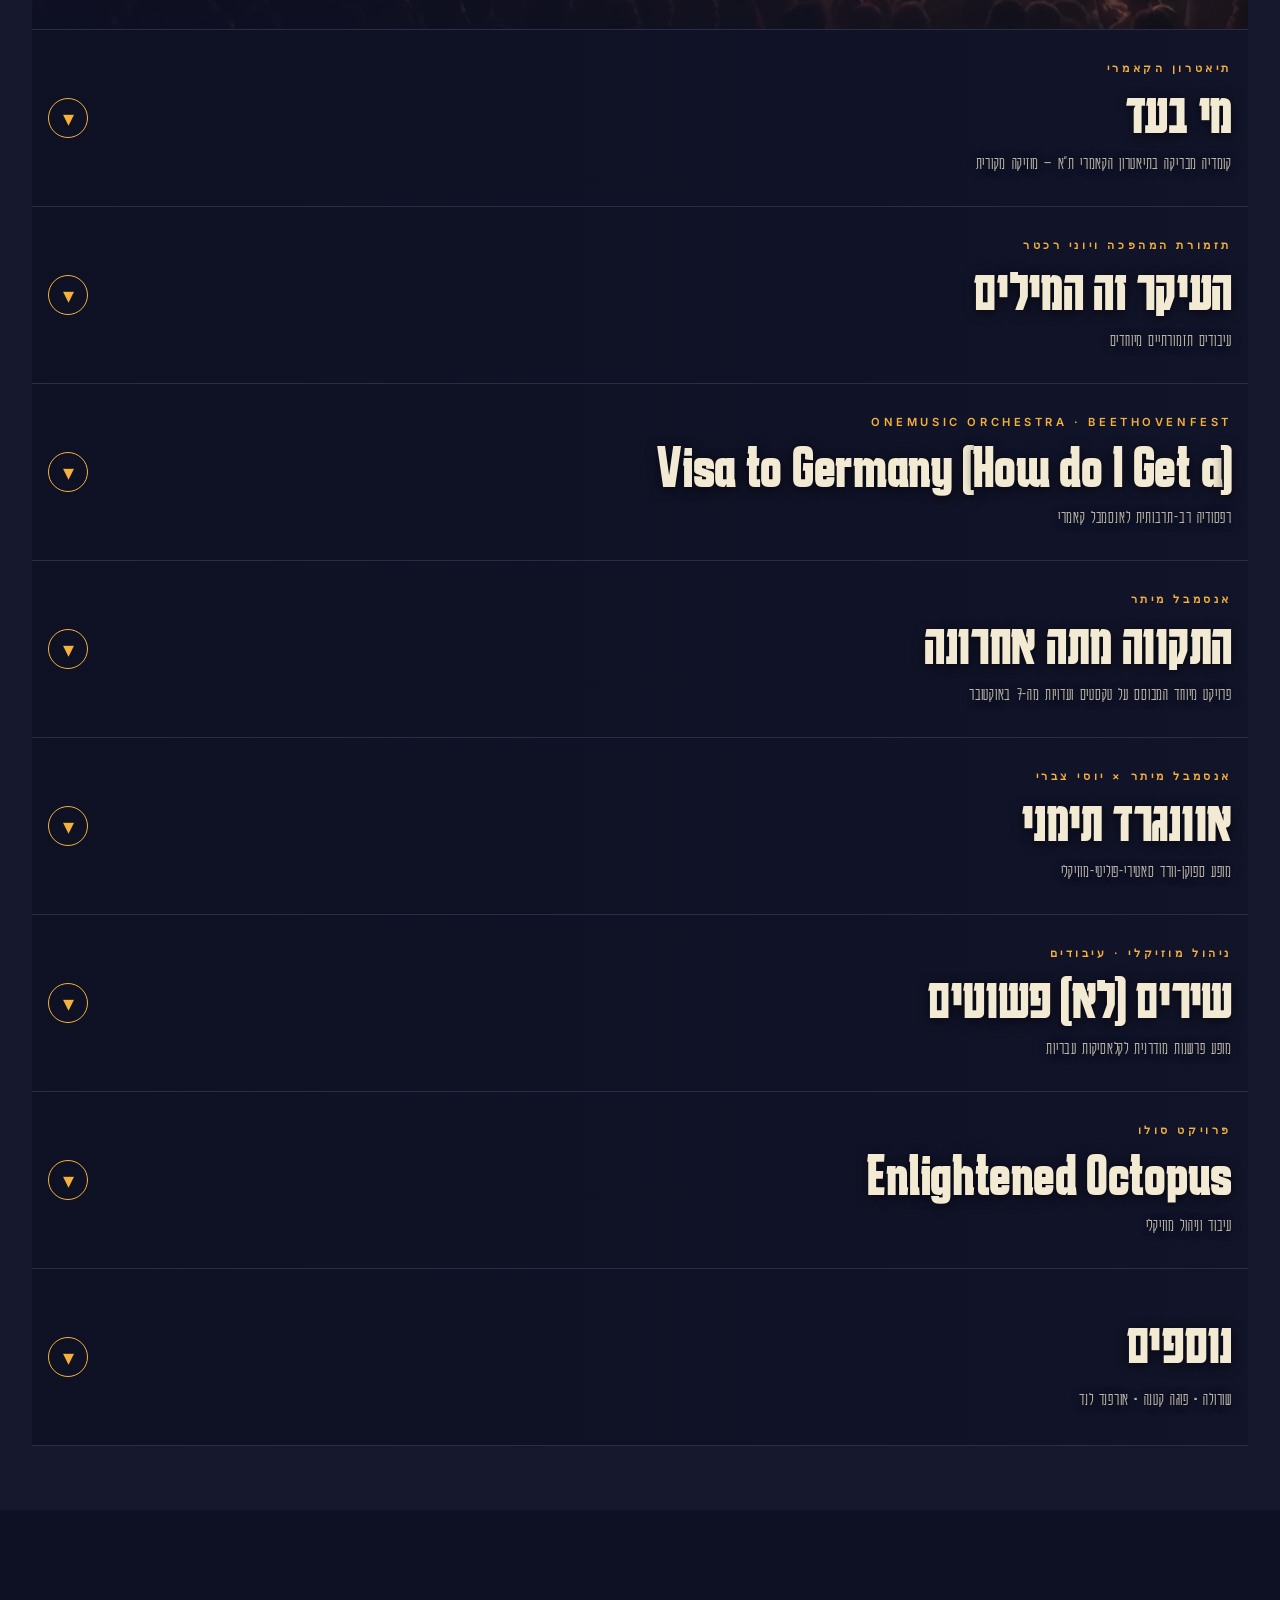
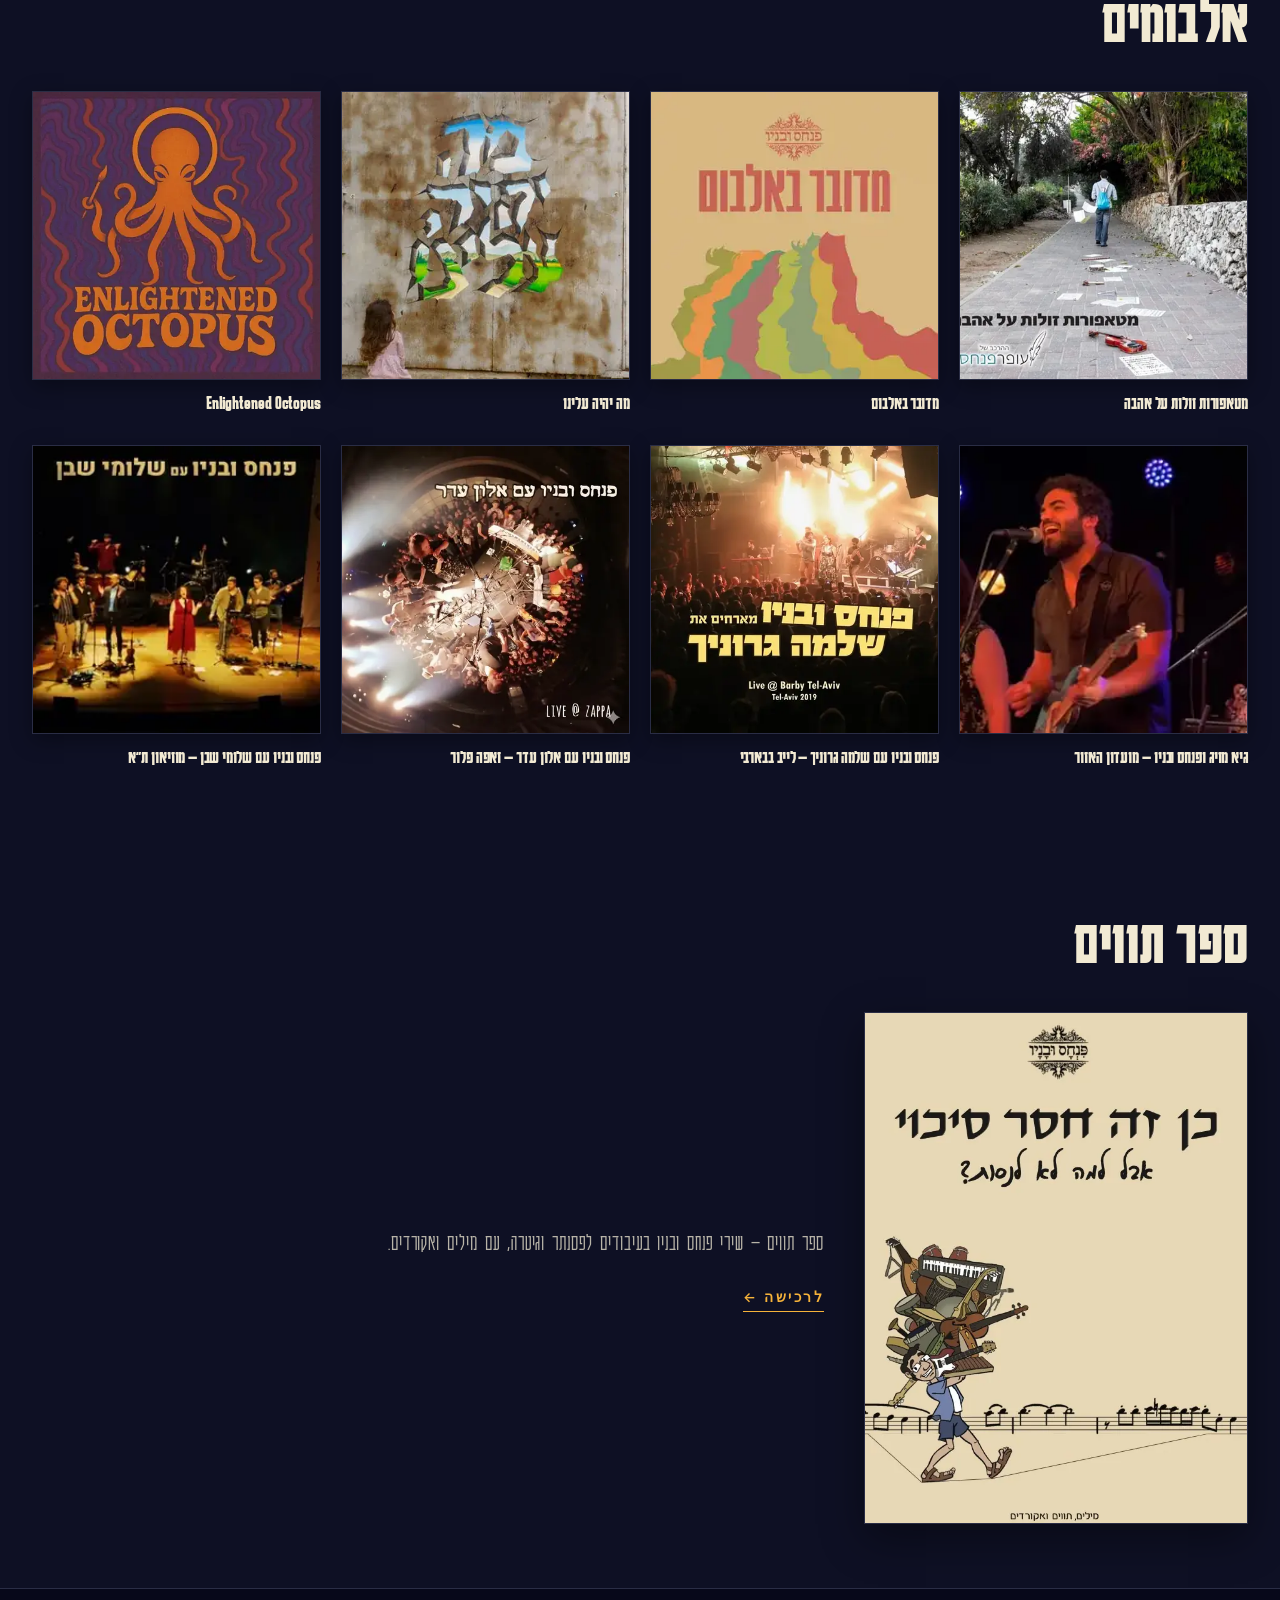
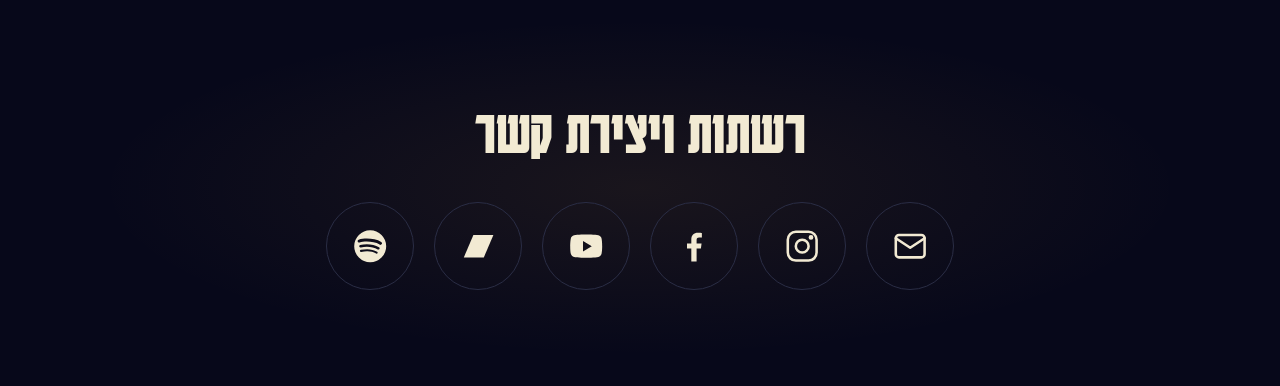
==== commit d3d92c29: "feat(design-expandable): tweaks per user — covers, crops, video names, +6 vids - Section title: "פרו" ====
--- a/index.html
+++ b/index.html
@@ -138,14 +138,17 @@
 
 <section id="works" class="works-section">
   <div class="section-inner">
+    <header class="section-header">
+      <h2 class="section-title">פרויקטים נבחרים</h2>
+    </header>
     <ol class="project-list">
 
       <li class="project">
         <details>
-          <summary>
-            <span class="project-meta">פנחס ובניו · ההרכב</span>
+          <summary style="background-image:url('/assets/photos/band-bg.webp')">
+            <span class="project-meta">ההרכב</span>
             <span class="project-title">פנחס ובניו</span>
-            <span class="project-tagline">פיוז׳ן עשירוני · פולקלור, ג׳אז ומקצבים עולמיים</span>
+            <span class="project-tagline">פיוז׳ן עברי-קוסמופוליטי</span>
             <span class="project-arrow" aria-hidden="true">▾</span>
           </summary>
           <div class="project-body">
@@ -182,8 +185,8 @@
 
       <li class="project">
         <details>
-          <summary style="background-image:url('https://img.youtube.com/vi/oE0PiF970mY/hqdefault.jpg')">
-            <span class="project-meta">2025 · תיאטרון הקאמרי</span>
+          <summary style="background-image:url('https://img.youtube.com/vi/oE0PiF970mY/hqdefault.jpg'); background-position: center 30%;">
+            <span class="project-meta">תיאטרון הקאמרי</span>
             <span class="project-title">מי בעד</span>
             <span class="project-tagline">קומדיה מבריקה בתיאטרון הקאמרי ת״א — מוזיקה מקורית</span>
             <span class="project-arrow" aria-hidden="true">▾</span>
@@ -202,9 +205,9 @@
       <li class="project">
         <details>
           <summary style="background-image:url('https://img.youtube.com/vi/hSfi9_FQAlI/hqdefault.jpg')">
-            <span class="project-meta">2025 · תזמורת המהפכה</span>
+            <span class="project-meta">תזמורת המהפכה ויוני רכטר</span>
             <span class="project-title">העיקר זה המילים</span>
-            <span class="project-tagline">עיבודים תזמורתיים מיוחדים ליוני רכטר</span>
+            <span class="project-tagline">עיבודים תזמורתיים מיוחדים</span>
             <span class="project-arrow" aria-hidden="true">▾</span>
           </summary>
           <div class="project-body">
@@ -221,7 +224,7 @@
       <li class="project">
         <details>
           <summary style="background-image:url('https://img.youtube.com/vi/mZWnXQC3HQU/hqdefault.jpg')">
-            <span class="project-meta">2023 · oneMusic Orchestra · Beethovenfest</span>
+            <span class="project-meta">oneMusic Orchestra · Beethovenfest</span>
             <span class="project-title">(How do I Get a) Visa to Germany</span>
             <span class="project-tagline">רפסודיה רב-תרבותית לאנסמבל קאמרי</span>
             <span class="project-arrow" aria-hidden="true">▾</span>
@@ -239,8 +242,8 @@
 
       <li class="project">
         <details>
-          <summary style="background-image:url('https://img.youtube.com/vi/jJCnd9ooUhY/hqdefault.jpg')">
-            <span class="project-meta">2024 · אנסמבל מיתר</span>
+          <summary style="background-image:url('https://img.youtube.com/vi/jJCnd9ooUhY/hqdefault.jpg'); background-position: center 35%;">
+            <span class="project-meta">אנסמבל מיתר</span>
             <span class="project-title">התקווה מתה אחרונה</span>
             <span class="project-tagline">פרויקט מיוחד המבוסס על טקסטים ועדויות מה-7 באוקטובר</span>
             <span class="project-arrow" aria-hidden="true">▾</span>
@@ -251,24 +254,36 @@
                 <span class="play-cue" aria-hidden="true"><svg viewBox="0 0 24 24" width="24" height="24" aria-hidden="true" fill="currentColor"><path d="M8 5v14l11-7z"/></svg></span>
                 <span class="feature-overlay"><span class="feature-title">התקווה מתה אחרונה</span></span>
               </button>
-            </div>
-          </div>
-        </details>
-      </li>
-
-      <li class="project">
-        <details>
-          <summary style="background-image:url('https://img.youtube.com/vi/vP4q-8lNHV0/hqdefault.jpg')">
-            <span class="project-meta">2023 · אנסמבל מיתר × יוסי צברי</span>
+              <button type="button" class="feature-card media-trigger" data-vid="04HlgqB-E0U" data-title="חן אלמוג גולדשטיין — מתוך התקווה מתה אחרונה" style="background-image:url('https://img.youtube.com/vi/04HlgqB-E0U/hqdefault.jpg')">
+                <span class="play-cue" aria-hidden="true"><svg viewBox="0 0 24 24" width="24" height="24" aria-hidden="true" fill="currentColor"><path d="M8 5v14l11-7z"/></svg></span>
+                <span class="feature-overlay"><span class="feature-title">חן אלמוג גולדשטיין</span></span>
+              </button>
+              <button type="button" class="feature-card media-trigger" data-vid="rjDhh-lKUaw" data-title="Liquid Sky — מתוך התקווה מתה אחרונה" style="background-image:url('https://img.youtube.com/vi/rjDhh-lKUaw/hqdefault.jpg')">
+                <span class="play-cue" aria-hidden="true"><svg viewBox="0 0 24 24" width="24" height="24" aria-hidden="true" fill="currentColor"><path d="M8 5v14l11-7z"/></svg></span>
+                <span class="feature-overlay"><span class="feature-title">Liquid Sky</span></span>
+              </button>
+            </div>
+          </div>
+        </details>
+      </li>
+
+      <li class="project">
+        <details>
+          <summary style="background-image:url('https://img.youtube.com/vi/vP4q-8lNHV0/hqdefault.jpg'); background-position: center 65%;">
+            <span class="project-meta">אנסמבל מיתר × יוסי צברי</span>
             <span class="project-title">אוונגרד תימני</span>
             <span class="project-tagline">מופע ספוקן-וורד סאטירי-פוליטי-מוזיקלי</span>
             <span class="project-arrow" aria-hidden="true">▾</span>
           </summary>
           <div class="project-body">
             <div class="featured-grid">
-              <button type="button" class="feature-card media-trigger" data-vid="vP4q-8lNHV0" data-title="אוונגרד תימני" style="background-image:url('https://img.youtube.com/vi/vP4q-8lNHV0/hqdefault.jpg')">
-                <span class="play-cue" aria-hidden="true"><svg viewBox="0 0 24 24" width="24" height="24" aria-hidden="true" fill="currentColor"><path d="M8 5v14l11-7z"/></svg></span>
-                <span class="feature-overlay"><span class="feature-title">אוונגרד תימני</span></span>
+              <button type="button" class="feature-card media-trigger" data-vid="vP4q-8lNHV0" data-title="נזק אגבי — אוונגרד תימני" style="background-image:url('https://img.youtube.com/vi/vP4q-8lNHV0/hqdefault.jpg')">
+                <span class="play-cue" aria-hidden="true"><svg viewBox="0 0 24 24" width="24" height="24" aria-hidden="true" fill="currentColor"><path d="M8 5v14l11-7z"/></svg></span>
+                <span class="feature-overlay"><span class="feature-title">נזק אגבי</span></span>
+              </button>
+              <button type="button" class="feature-card media-trigger" data-vid="QxH9CM6brSI" data-title="Pardon my English — אוונגרד תימני" style="background-image:url('https://img.youtube.com/vi/QxH9CM6brSI/hqdefault.jpg')">
+                <span class="play-cue" aria-hidden="true"><svg viewBox="0 0 24 24" width="24" height="24" aria-hidden="true" fill="currentColor"><path d="M8 5v14l11-7z"/></svg></span>
+                <span class="feature-overlay"><span class="feature-title">Pardon my English</span></span>
               </button>
             </div>
           </div>
@@ -278,16 +293,24 @@
       <li class="project">
         <details>
           <summary style="background-image:url('https://img.youtube.com/vi/PNPaJv0tdYc/hqdefault.jpg')">
-            <span class="project-meta">2023 · ניהול מוזיקלי · עיבודים</span>
+            <span class="project-meta">ניהול מוזיקלי · עיבודים</span>
             <span class="project-title">שירים (לא) פשוטים</span>
             <span class="project-tagline">מופע פרשנות מודרנית לקלאסיקות עבריות</span>
             <span class="project-arrow" aria-hidden="true">▾</span>
           </summary>
           <div class="project-body">
             <div class="featured-grid">
-              <button type="button" class="feature-card media-trigger" data-vid="PNPaJv0tdYc" data-title="שירים (לא) פשוטים" style="background-image:url('https://img.youtube.com/vi/PNPaJv0tdYc/hqdefault.jpg')">
-                <span class="play-cue" aria-hidden="true"><svg viewBox="0 0 24 24" width="24" height="24" aria-hidden="true" fill="currentColor"><path d="M8 5v14l11-7z"/></svg></span>
-                <span class="feature-overlay"><span class="feature-title">שירים (לא) פשוטים</span></span>
+              <button type="button" class="feature-card media-trigger" data-vid="PNPaJv0tdYc" data-title="ערב של יום בהיר — שירים (לא) פשוטים" style="background-image:url('https://img.youtube.com/vi/PNPaJv0tdYc/hqdefault.jpg')">
+                <span class="play-cue" aria-hidden="true"><svg viewBox="0 0 24 24" width="24" height="24" aria-hidden="true" fill="currentColor"><path d="M8 5v14l11-7z"/></svg></span>
+                <span class="feature-overlay"><span class="feature-title">ערב של יום בהיר</span></span>
+              </button>
+              <button type="button" class="feature-card media-trigger" data-vid="R8nm1jR_7ag" data-title="שיר ללא שם — שירים (לא) פשוטים" style="background-image:url('https://img.youtube.com/vi/R8nm1jR_7ag/hqdefault.jpg')">
+                <span class="play-cue" aria-hidden="true"><svg viewBox="0 0 24 24" width="24" height="24" aria-hidden="true" fill="currentColor"><path d="M8 5v14l11-7z"/></svg></span>
+                <span class="feature-overlay"><span class="feature-title">שיר ללא שם</span></span>
+              </button>
+              <button type="button" class="feature-card media-trigger" data-vid="esoTNmE1SSU" data-title="הנה הנה — שירים (לא) פשוטים" style="background-image:url('https://img.youtube.com/vi/esoTNmE1SSU/hqdefault.jpg')">
+                <span class="play-cue" aria-hidden="true"><svg viewBox="0 0 24 24" width="24" height="24" aria-hidden="true" fill="currentColor"><path d="M8 5v14l11-7z"/></svg></span>
+                <span class="feature-overlay"><span class="feature-title">הנה הנה</span></span>
               </button>
             </div>
           </div>
@@ -304,19 +327,26 @@
           </summary>
           <div class="project-body">
             <div class="featured-grid">
-              <button type="button" class="feature-card media-trigger" data-vid="g2-t9Asedho" data-title="Enlightened Octopus" style="background-image:url('https://img.youtube.com/vi/g2-t9Asedho/hqdefault.jpg')">
-                <span class="play-cue" aria-hidden="true"><svg viewBox="0 0 24 24" width="24" height="24" aria-hidden="true" fill="currentColor"><path d="M8 5v14l11-7z"/></svg></span>
-                <span class="feature-overlay"><span class="feature-title">Enlightened Octopus</span></span>
-              </button>
-            </div>
-          </div>
-        </details>
-      </li>
-
-      <li class="project">
-        <details>
-          <summary>
-            <span class="project-meta">עוד</span>
+              <button type="button" class="feature-card media-trigger" data-vid="g2-t9Asedho" data-title="Just The Same — Enlightened Octopus" style="background-image:url('https://img.youtube.com/vi/g2-t9Asedho/hqdefault.jpg')">
+                <span class="play-cue" aria-hidden="true"><svg viewBox="0 0 24 24" width="24" height="24" aria-hidden="true" fill="currentColor"><path d="M8 5v14l11-7z"/></svg></span>
+                <span class="feature-overlay"><span class="feature-title">Just The Same</span></span>
+              </button>
+              <button type="button" class="feature-card media-trigger" data-vid="w2Z7xEHGGT4" data-title="One of These Things First (Nick Drake) — Enlightened Octopus" style="background-image:url('https://img.youtube.com/vi/w2Z7xEHGGT4/hqdefault.jpg')">
+                <span class="play-cue" aria-hidden="true"><svg viewBox="0 0 24 24" width="24" height="24" aria-hidden="true" fill="currentColor"><path d="M8 5v14l11-7z"/></svg></span>
+                <span class="feature-overlay"><span class="feature-tag">Nick Drake</span><span class="feature-title">One of These Things First</span></span>
+              </button>
+              <button type="button" class="feature-card media-trigger" data-vid="IQBoQeGcjAo" data-title="YYZ (RUSH) — Enlightened Octopus" style="background-image:url('https://img.youtube.com/vi/IQBoQeGcjAo/hqdefault.jpg')">
+                <span class="play-cue" aria-hidden="true"><svg viewBox="0 0 24 24" width="24" height="24" aria-hidden="true" fill="currentColor"><path d="M8 5v14l11-7z"/></svg></span>
+                <span class="feature-overlay"><span class="feature-tag">RUSH</span><span class="feature-title">YYZ</span></span>
+              </button>
+            </div>
+          </div>
+        </details>
+      </li>
+
+      <li class="project">
+        <details>
+          <summary style="background-image:url('https://img.youtube.com/vi/4Lkk3fcu4uY/hqdefault.jpg')">
             <span class="project-title">נוספים</span>
             <span class="project-tagline">שורולה · פוגה קטנה · אורפנד לנד</span>
             <span class="project-arrow" aria-hidden="true">▾</span>
--- a/assets/site.css
+++ b/assets/site.css
@@ -279,12 +279,15 @@
   padding: 1.75rem 1rem;
   position: relative;
   background-color: transparent;
-  background-position: center;
+  background-position: center 50%;
   background-size: cover;
   background-repeat: no-repeat;
   transition: background-color .35s ease;
   overflow: hidden;
-}
+  min-height: 11rem;
+}
+.project details > summary.bg-top { background-position: center 18%; }
+.project details > summary.bg-bottom { background-position: center 80%; }
 .project details > summary::-webkit-details-marker { display: none; }
 .project details > summary::before {
   /* Dark veil over poster bg so text legible */
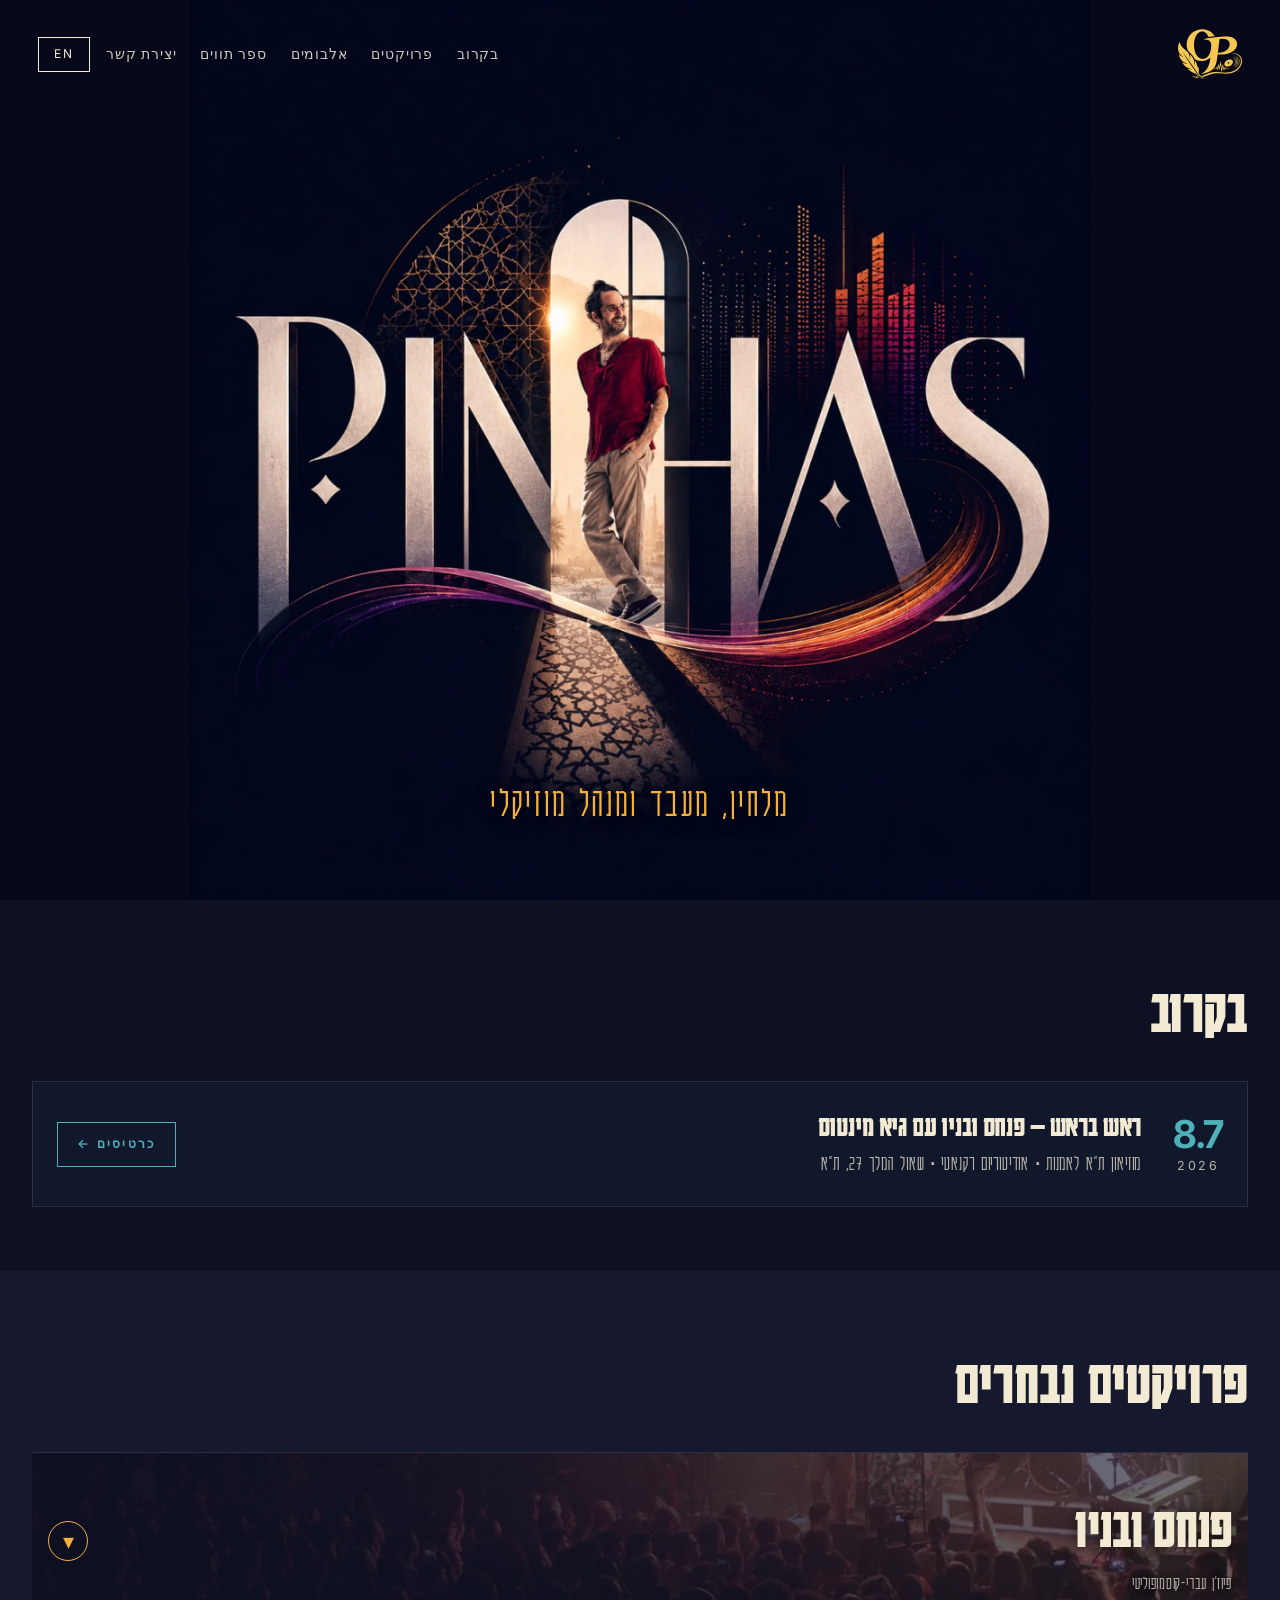
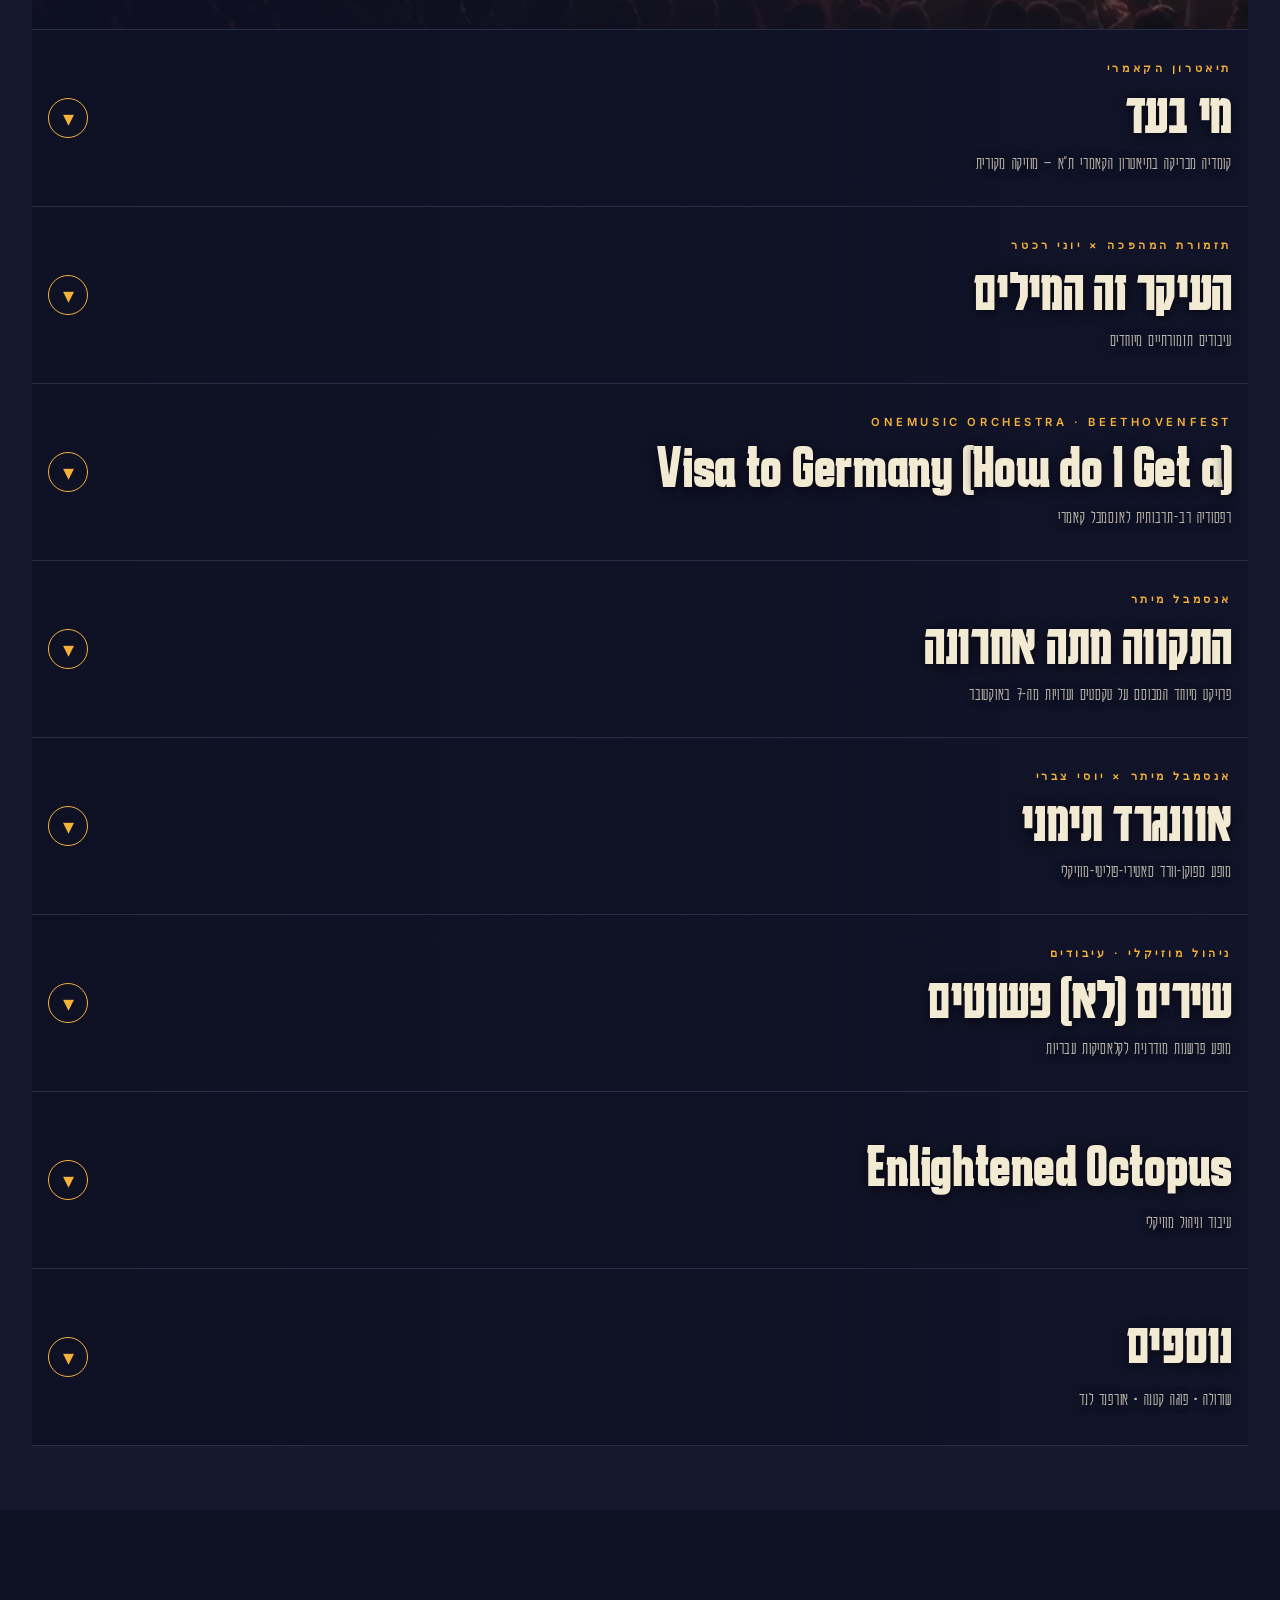
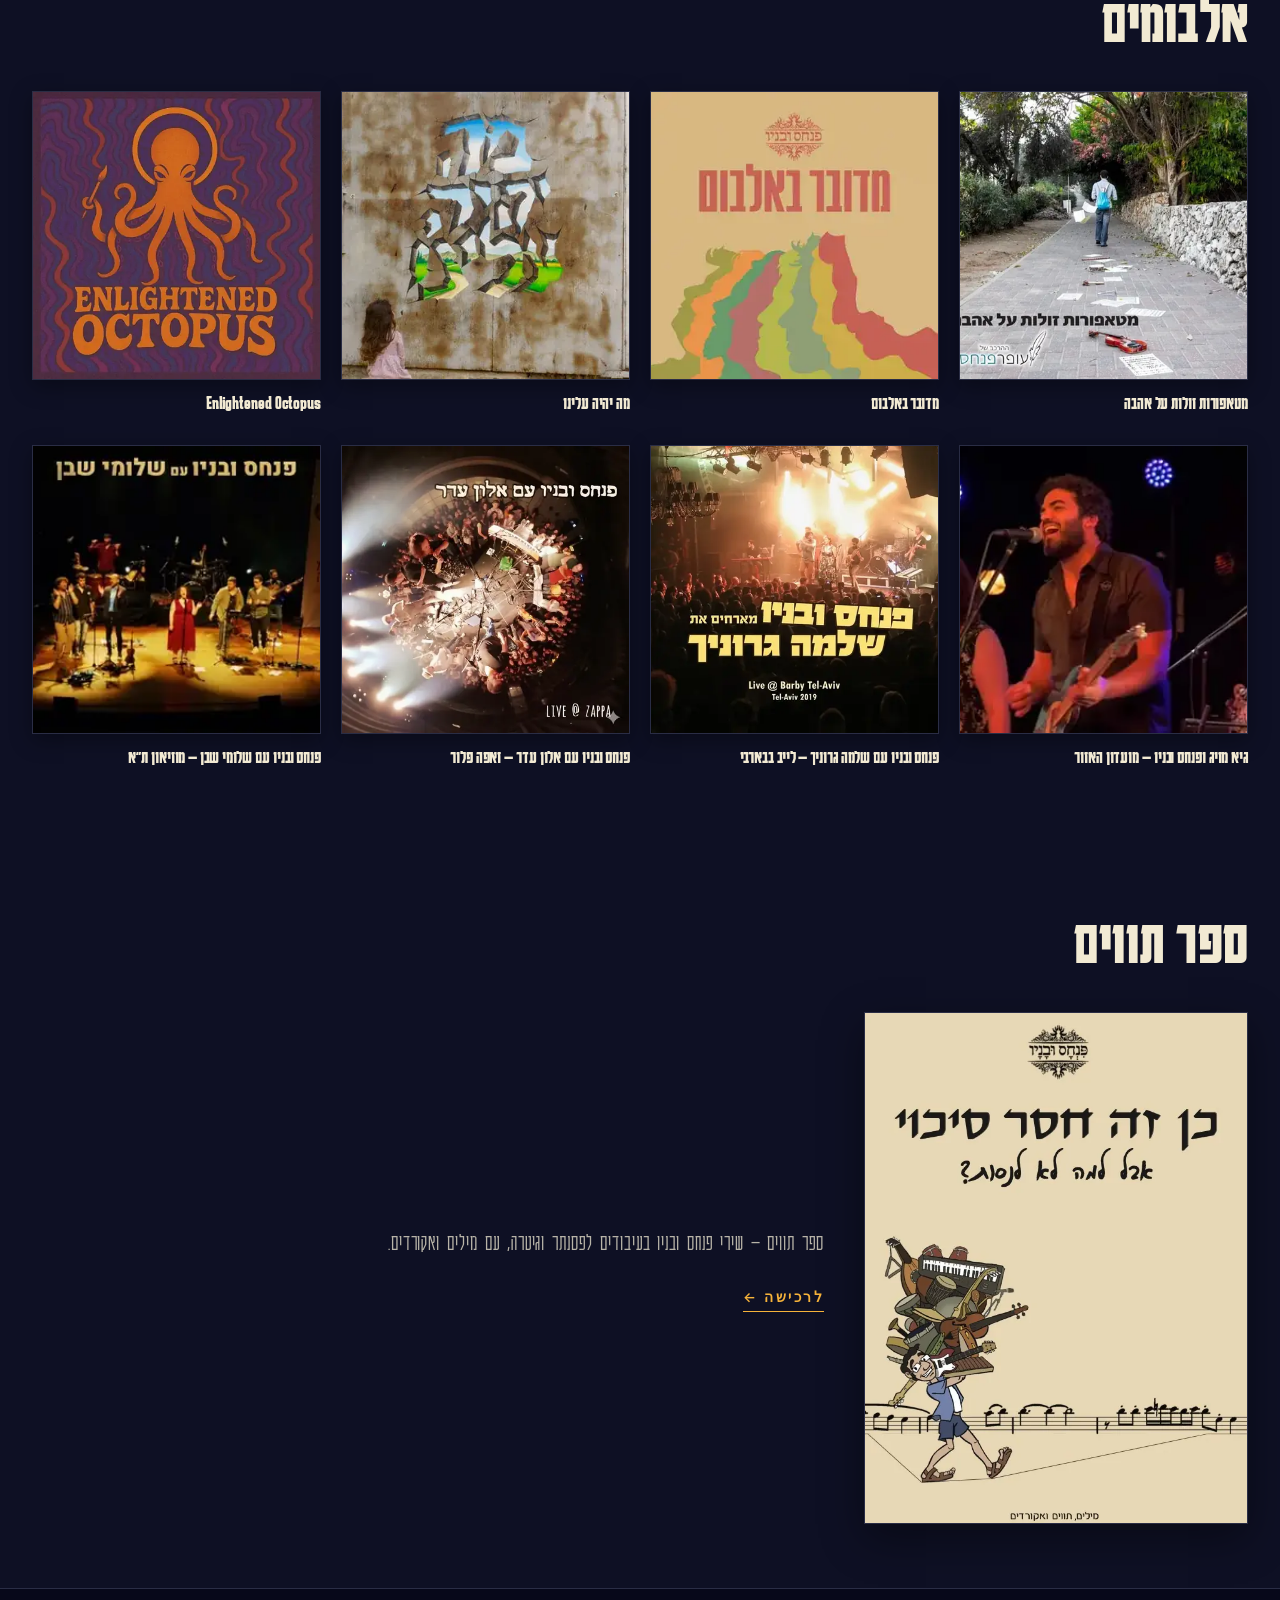
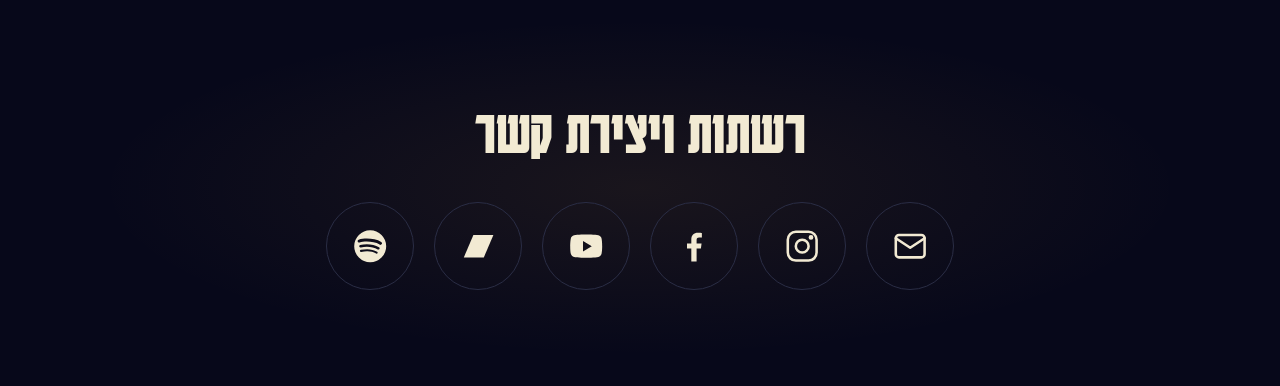
==== commit d3ed7b4a: "fix(design-expandable): drop kickers on P&S/Octopus, × separator, lift crops" ====
--- a/index.html
+++ b/index.html
@@ -146,7 +146,6 @@
       <li class="project">
         <details>
           <summary style="background-image:url('/assets/photos/band-bg.webp')">
-            <span class="project-meta">ההרכב</span>
             <span class="project-title">פנחס ובניו</span>
             <span class="project-tagline">פיוז׳ן עברי-קוסמופוליטי</span>
             <span class="project-arrow" aria-hidden="true">▾</span>
@@ -205,7 +204,7 @@
       <li class="project">
         <details>
           <summary style="background-image:url('https://img.youtube.com/vi/hSfi9_FQAlI/hqdefault.jpg')">
-            <span class="project-meta">תזמורת המהפכה ויוני רכטר</span>
+            <span class="project-meta">תזמורת המהפכה × יוני רכטר</span>
             <span class="project-title">העיקר זה המילים</span>
             <span class="project-tagline">עיבודים תזמורתיים מיוחדים</span>
             <span class="project-arrow" aria-hidden="true">▾</span>
@@ -292,7 +291,7 @@
 
       <li class="project">
         <details>
-          <summary style="background-image:url('https://img.youtube.com/vi/PNPaJv0tdYc/hqdefault.jpg')">
+          <summary style="background-image:url('https://img.youtube.com/vi/PNPaJv0tdYc/hqdefault.jpg'); background-position: center 35%;">
             <span class="project-meta">ניהול מוזיקלי · עיבודים</span>
             <span class="project-title">שירים (לא) פשוטים</span>
             <span class="project-tagline">מופע פרשנות מודרנית לקלאסיקות עבריות</span>
@@ -319,8 +318,7 @@
 
       <li class="project">
         <details>
-          <summary style="background-image:url('https://img.youtube.com/vi/g2-t9Asedho/hqdefault.jpg')">
-            <span class="project-meta">פרויקט סולו</span>
+          <summary style="background-image:url('https://img.youtube.com/vi/g2-t9Asedho/hqdefault.jpg'); background-position: center 45%;">
             <span class="project-title">Enlightened Octopus</span>
             <span class="project-tagline">עיבוד וניהול מוזיקלי</span>
             <span class="project-arrow" aria-hidden="true">▾</span>
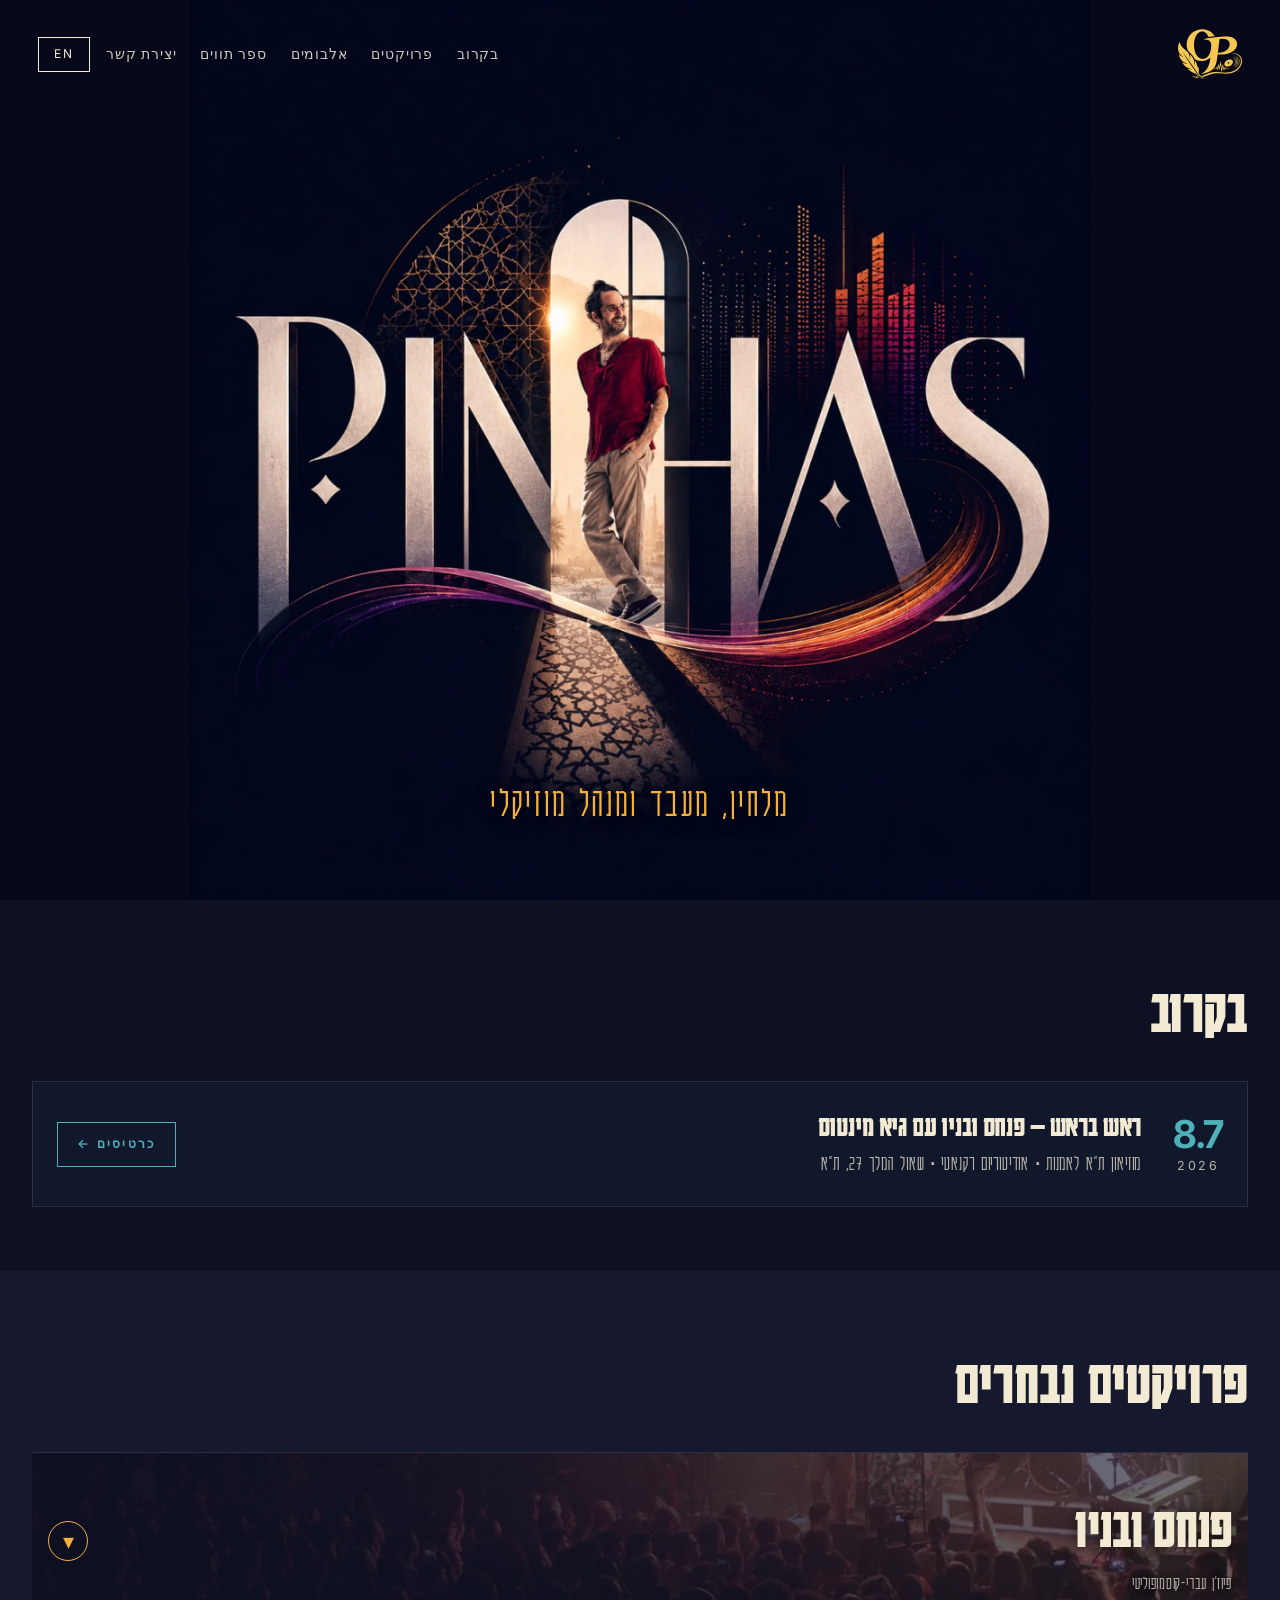
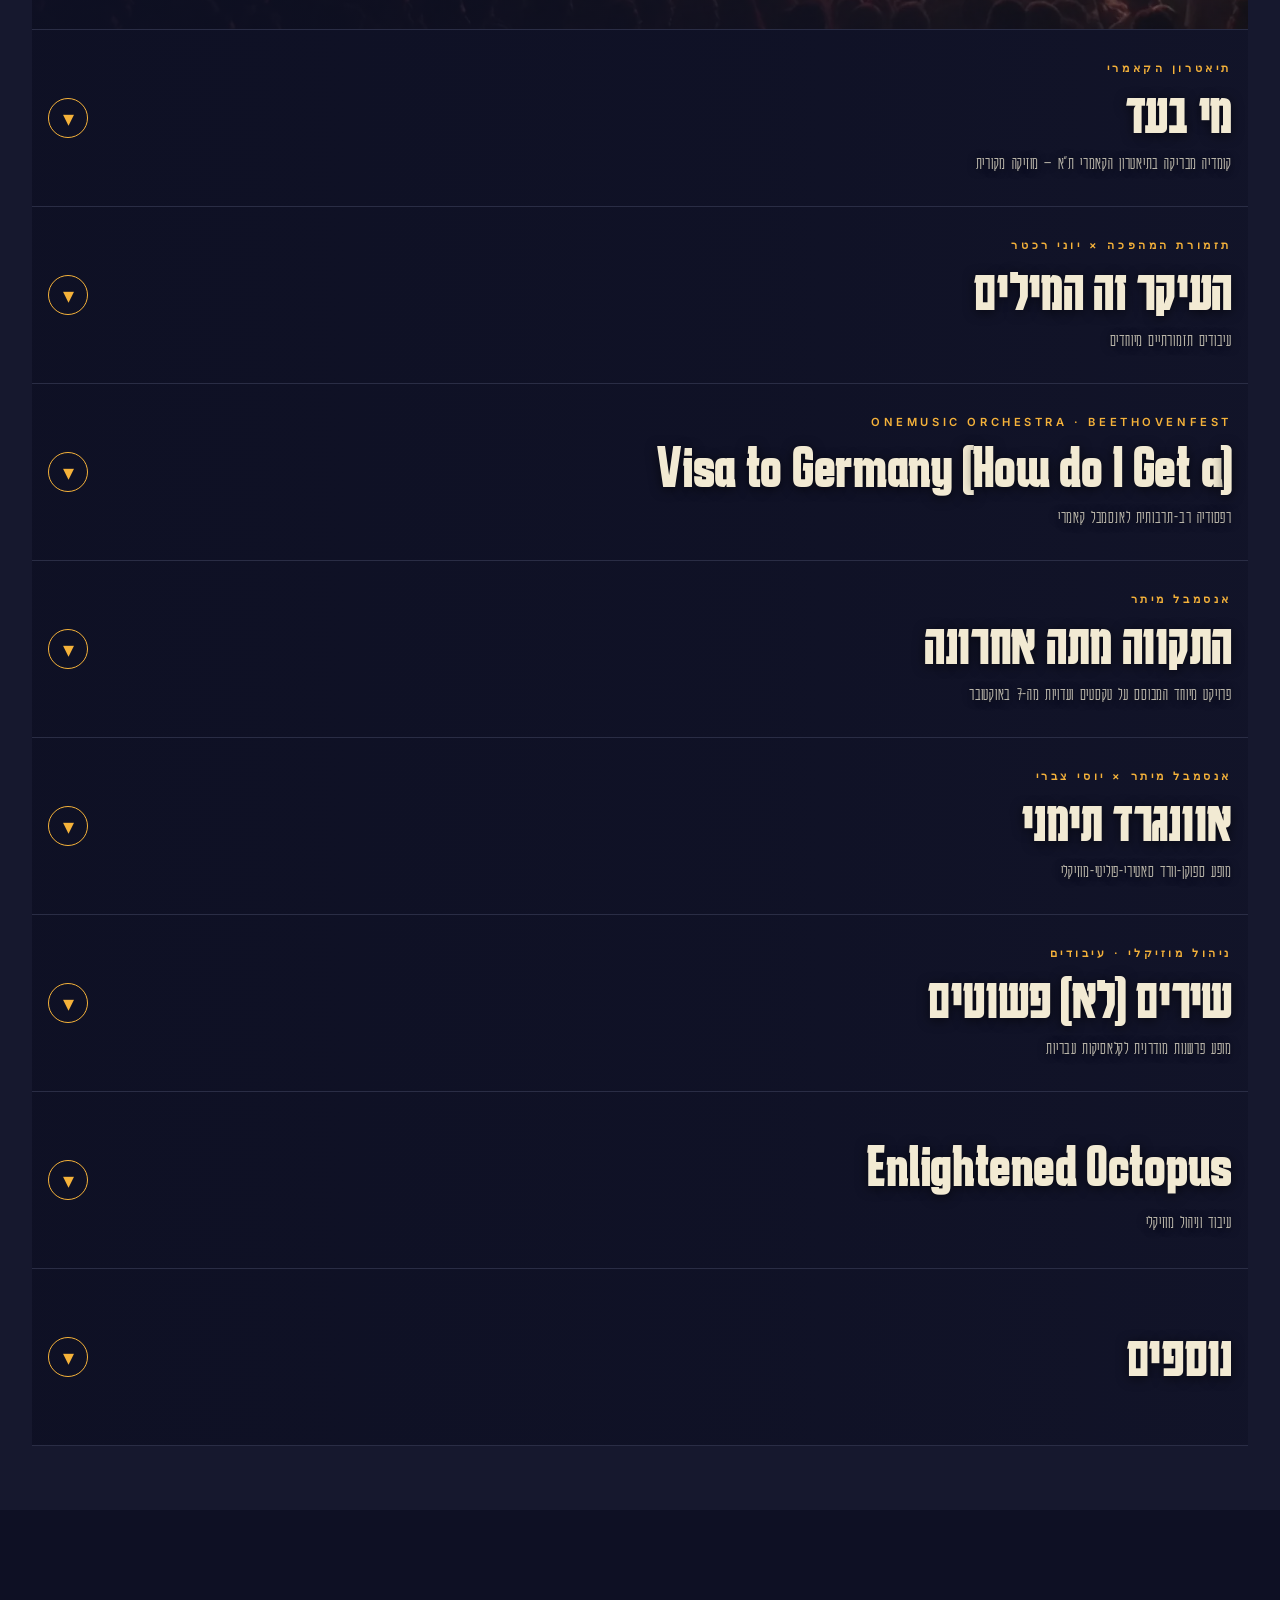
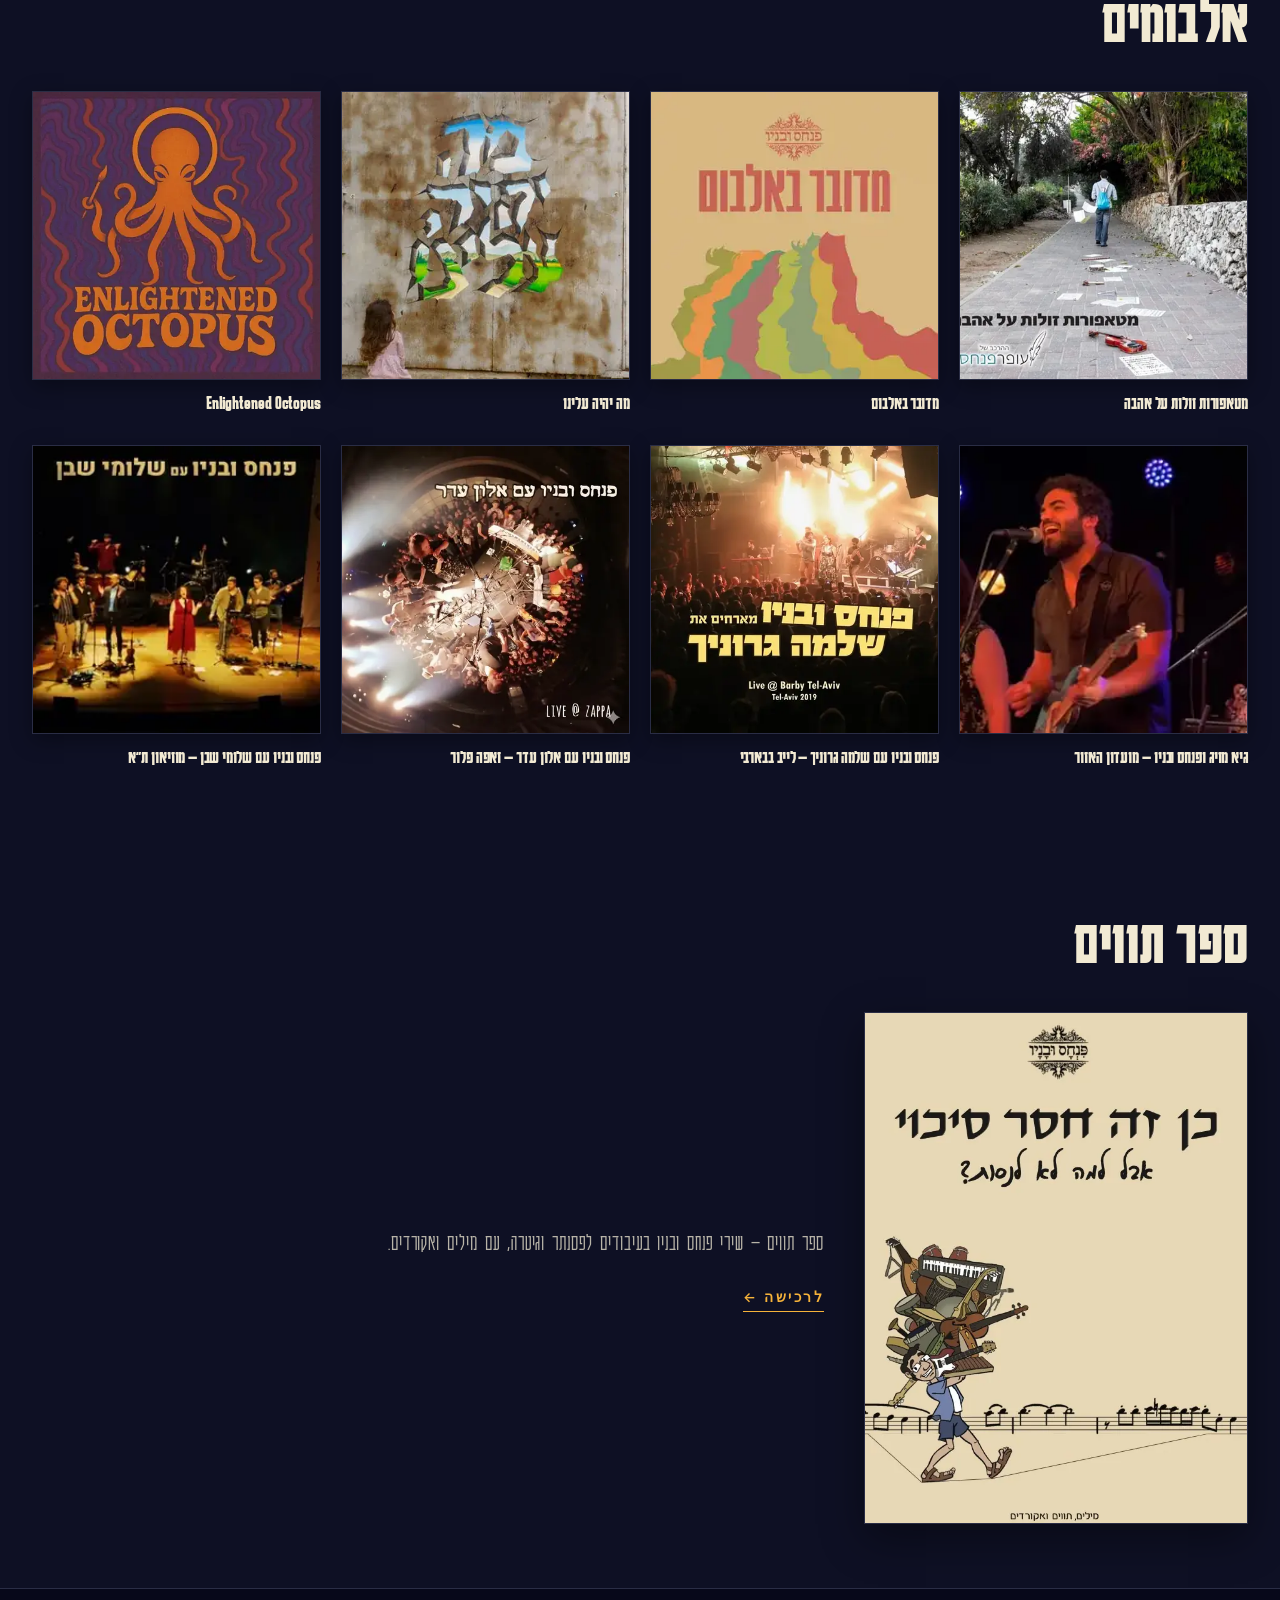
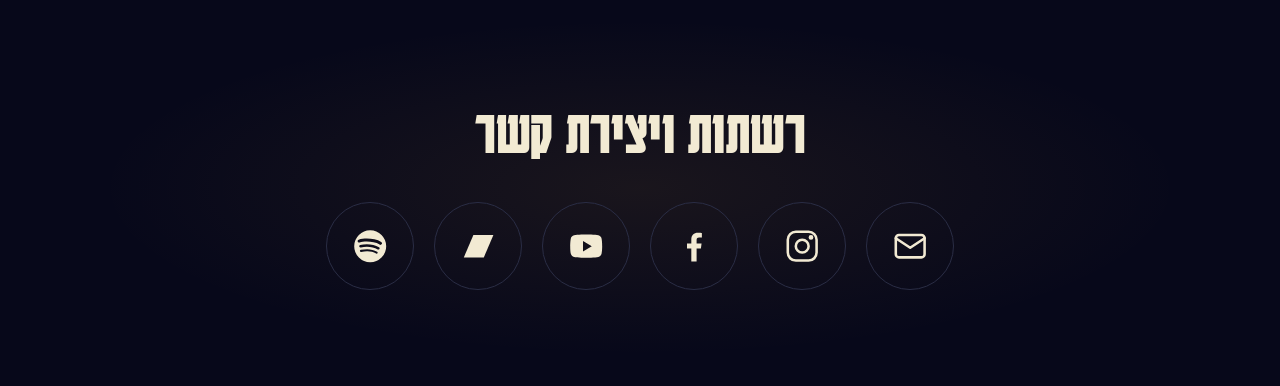
==== commit 7d62ab50: "Upgrade summary thumbnails to maxresdefault; tune background positions; remove נוספים tagline" ====
--- a/index.html
+++ b/index.html
@@ -184,7 +184,7 @@
 
       <li class="project">
         <details>
-          <summary style="background-image:url('https://img.youtube.com/vi/oE0PiF970mY/hqdefault.jpg'); background-position: center 30%;">
+          <summary style="background-image:url('https://img.youtube.com/vi/oE0PiF970mY/maxresdefault.jpg'); background-position: center 30%;">
             <span class="project-meta">תיאטרון הקאמרי</span>
             <span class="project-title">מי בעד</span>
             <span class="project-tagline">קומדיה מבריקה בתיאטרון הקאמרי ת״א — מוזיקה מקורית</span>
@@ -203,7 +203,7 @@
 
       <li class="project">
         <details>
-          <summary style="background-image:url('https://img.youtube.com/vi/hSfi9_FQAlI/hqdefault.jpg')">
+          <summary style="background-image:url('https://img.youtube.com/vi/hSfi9_FQAlI/maxresdefault.jpg')">
             <span class="project-meta">תזמורת המהפכה × יוני רכטר</span>
             <span class="project-title">העיקר זה המילים</span>
             <span class="project-tagline">עיבודים תזמורתיים מיוחדים</span>
@@ -211,9 +211,9 @@
           </summary>
           <div class="project-body">
             <div class="featured-grid">
-              <button type="button" class="feature-card media-trigger" data-vid="hSfi9_FQAlI" data-title="העיקר זה המילים — תזמורת המהפכה" style="background-image:url('https://img.youtube.com/vi/hSfi9_FQAlI/hqdefault.jpg')">
-                <span class="play-cue" aria-hidden="true"><svg viewBox="0 0 24 24" width="24" height="24" aria-hidden="true" fill="currentColor"><path d="M8 5v14l11-7z"/></svg></span>
-                <span class="feature-overlay"><span class="feature-title">העיקר זה המילים</span></span>
+              <button type="button" class="feature-card media-trigger" data-vid="hSfi9_FQAlI" data-title="יום יפה — העיקר זה המילים" style="background-image:url('https://img.youtube.com/vi/hSfi9_FQAlI/hqdefault.jpg')">
+                <span class="play-cue" aria-hidden="true"><svg viewBox="0 0 24 24" width="24" height="24" aria-hidden="true" fill="currentColor"><path d="M8 5v14l11-7z"/></svg></span>
+                <span class="feature-overlay"><span class="feature-title">יום יפה</span></span>
               </button>
             </div>
           </div>
@@ -241,7 +241,7 @@
 
       <li class="project">
         <details>
-          <summary style="background-image:url('https://img.youtube.com/vi/jJCnd9ooUhY/hqdefault.jpg'); background-position: center 35%;">
+          <summary style="background-image:url('https://img.youtube.com/vi/jJCnd9ooUhY/maxresdefault.jpg'); background-position: center 28%;">
             <span class="project-meta">אנסמבל מיתר</span>
             <span class="project-title">התקווה מתה אחרונה</span>
             <span class="project-tagline">פרויקט מיוחד המבוסס על טקסטים ועדויות מה-7 באוקטובר</span>
@@ -268,7 +268,7 @@
 
       <li class="project">
         <details>
-          <summary style="background-image:url('https://img.youtube.com/vi/vP4q-8lNHV0/hqdefault.jpg'); background-position: center 65%;">
+          <summary style="background-image:url('https://img.youtube.com/vi/vP4q-8lNHV0/maxresdefault.jpg'); background-position: center 80%;">
             <span class="project-meta">אנסמבל מיתר × יוסי צברי</span>
             <span class="project-title">אוונגרד תימני</span>
             <span class="project-tagline">מופע ספוקן-וורד סאטירי-פוליטי-מוזיקלי</span>
@@ -291,7 +291,7 @@
 
       <li class="project">
         <details>
-          <summary style="background-image:url('https://img.youtube.com/vi/PNPaJv0tdYc/hqdefault.jpg'); background-position: center 35%;">
+          <summary style="background-image:url('https://img.youtube.com/vi/PNPaJv0tdYc/maxresdefault.jpg'); background-position: center 20%;">
             <span class="project-meta">ניהול מוזיקלי · עיבודים</span>
             <span class="project-title">שירים (לא) פשוטים</span>
             <span class="project-tagline">מופע פרשנות מודרנית לקלאסיקות עבריות</span>
@@ -318,7 +318,7 @@
 
       <li class="project">
         <details>
-          <summary style="background-image:url('https://img.youtube.com/vi/g2-t9Asedho/hqdefault.jpg'); background-position: center 45%;">
+          <summary style="background-image:url('https://img.youtube.com/vi/g2-t9Asedho/maxresdefault.jpg'); background-position: center 30%;">
             <span class="project-title">Enlightened Octopus</span>
             <span class="project-tagline">עיבוד וניהול מוזיקלי</span>
             <span class="project-arrow" aria-hidden="true">▾</span>
@@ -344,9 +344,8 @@
 
       <li class="project">
         <details>
-          <summary style="background-image:url('https://img.youtube.com/vi/4Lkk3fcu4uY/hqdefault.jpg')">
+          <summary style="background-image:url('https://img.youtube.com/vi/4Lkk3fcu4uY/maxresdefault.jpg')">
             <span class="project-title">נוספים</span>
-            <span class="project-tagline">שורולה · פוגה קטנה · אורפנד לנד</span>
             <span class="project-arrow" aria-hidden="true">▾</span>
           </summary>
           <div class="project-body">
--- a/assets/site.css
+++ b/assets/site.css
@@ -371,6 +371,25 @@
   background: var(--bg-soft);
   border-top: 1px solid var(--rule);
 }
+@media (max-width: 720px) {
+  .project-body {
+    padding: 1.25rem 1rem 2rem;
+    background: rgba(245,178,58,0.04);
+    border-top: 1px solid rgba(245,178,58,0.35);
+    box-shadow: inset 3px 0 0 rgba(245,178,58,0.4);
+    margin: 0;
+  }
+  :dir(ltr) .project-body { box-shadow: inset -3px 0 0 rgba(245,178,58,0.4); }
+  /* Smaller, distinct play button inside open section vs project-arrow */
+  .project-body .play-cue {
+    width: 3.2rem;
+    height: 3.2rem;
+    background: rgba(245,178,58,0.9);
+    color: var(--bg-deep);
+    border-color: var(--saffron);
+  }
+  .project-body .play-cue svg { width: 1.1rem; height: 1.1rem; }
+}
 .project-cta {
   display: inline-block;
   font-family: 'Inter', sans-serif;
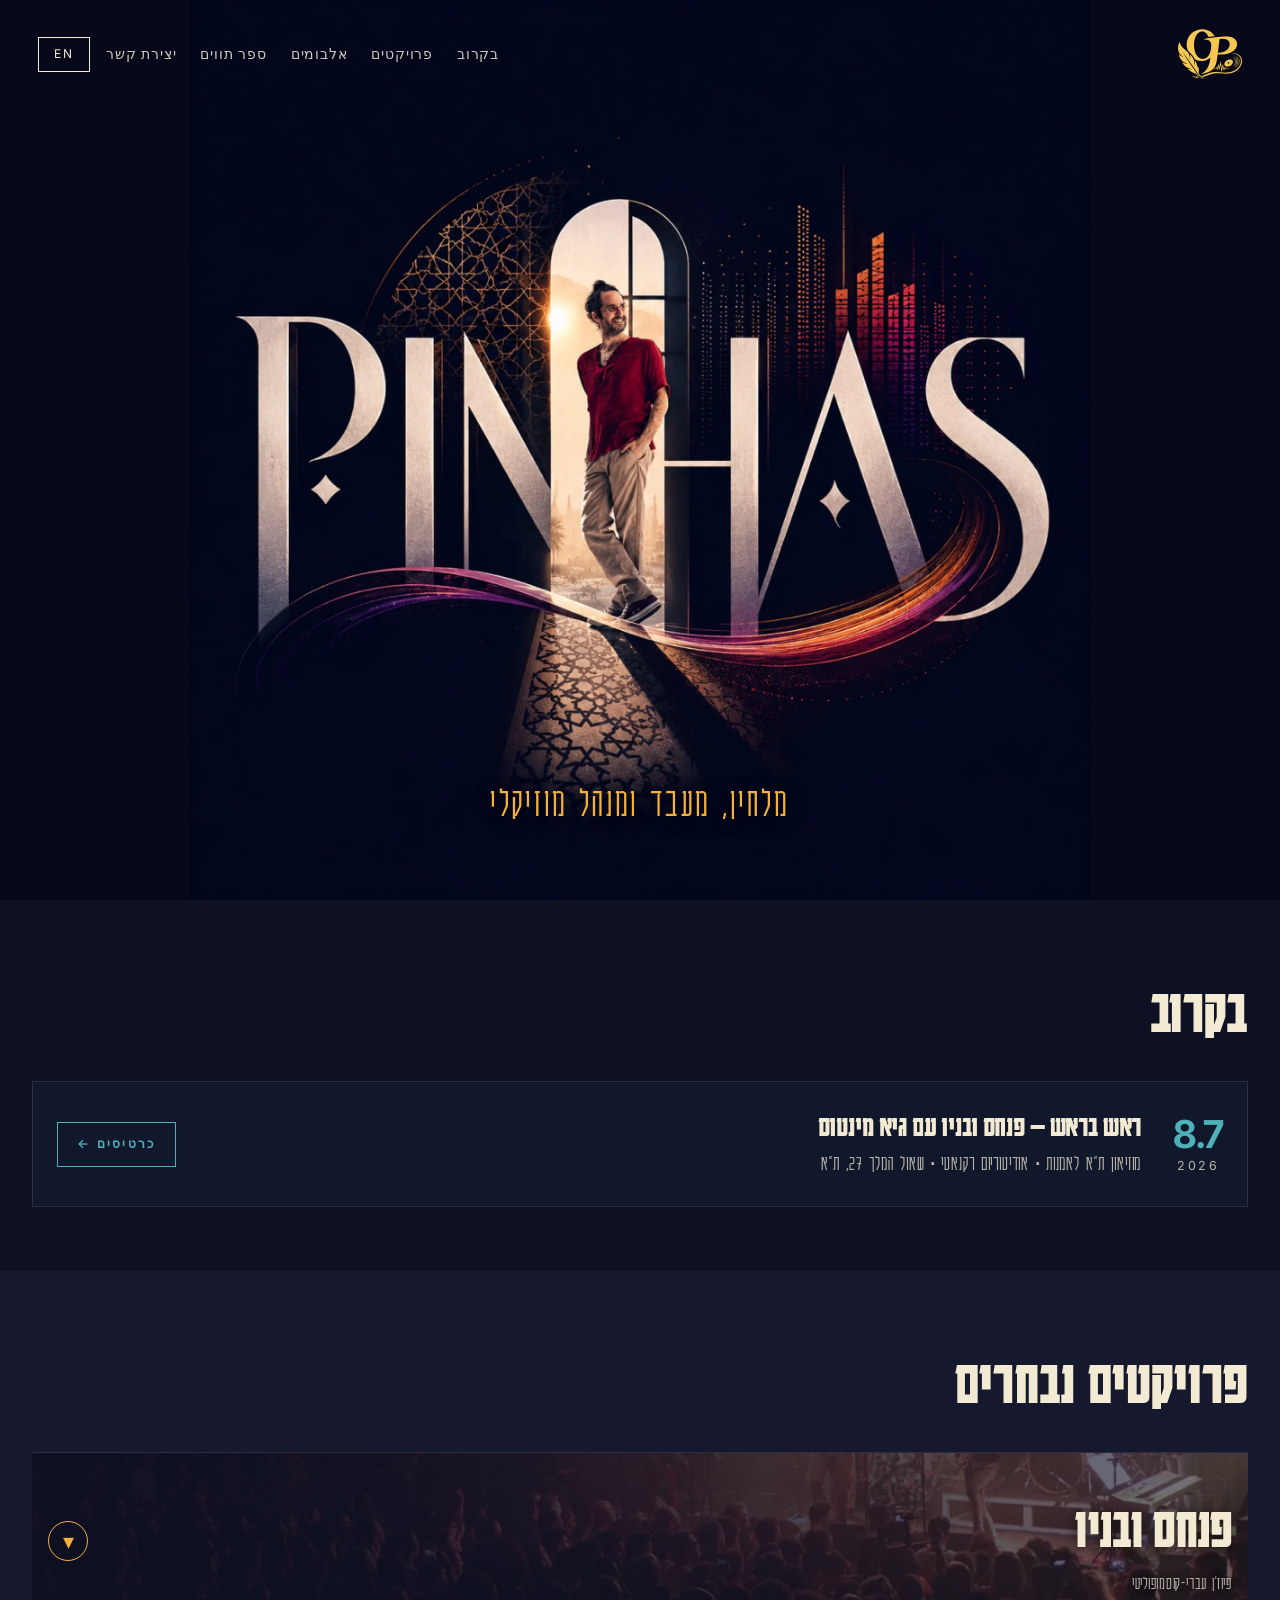
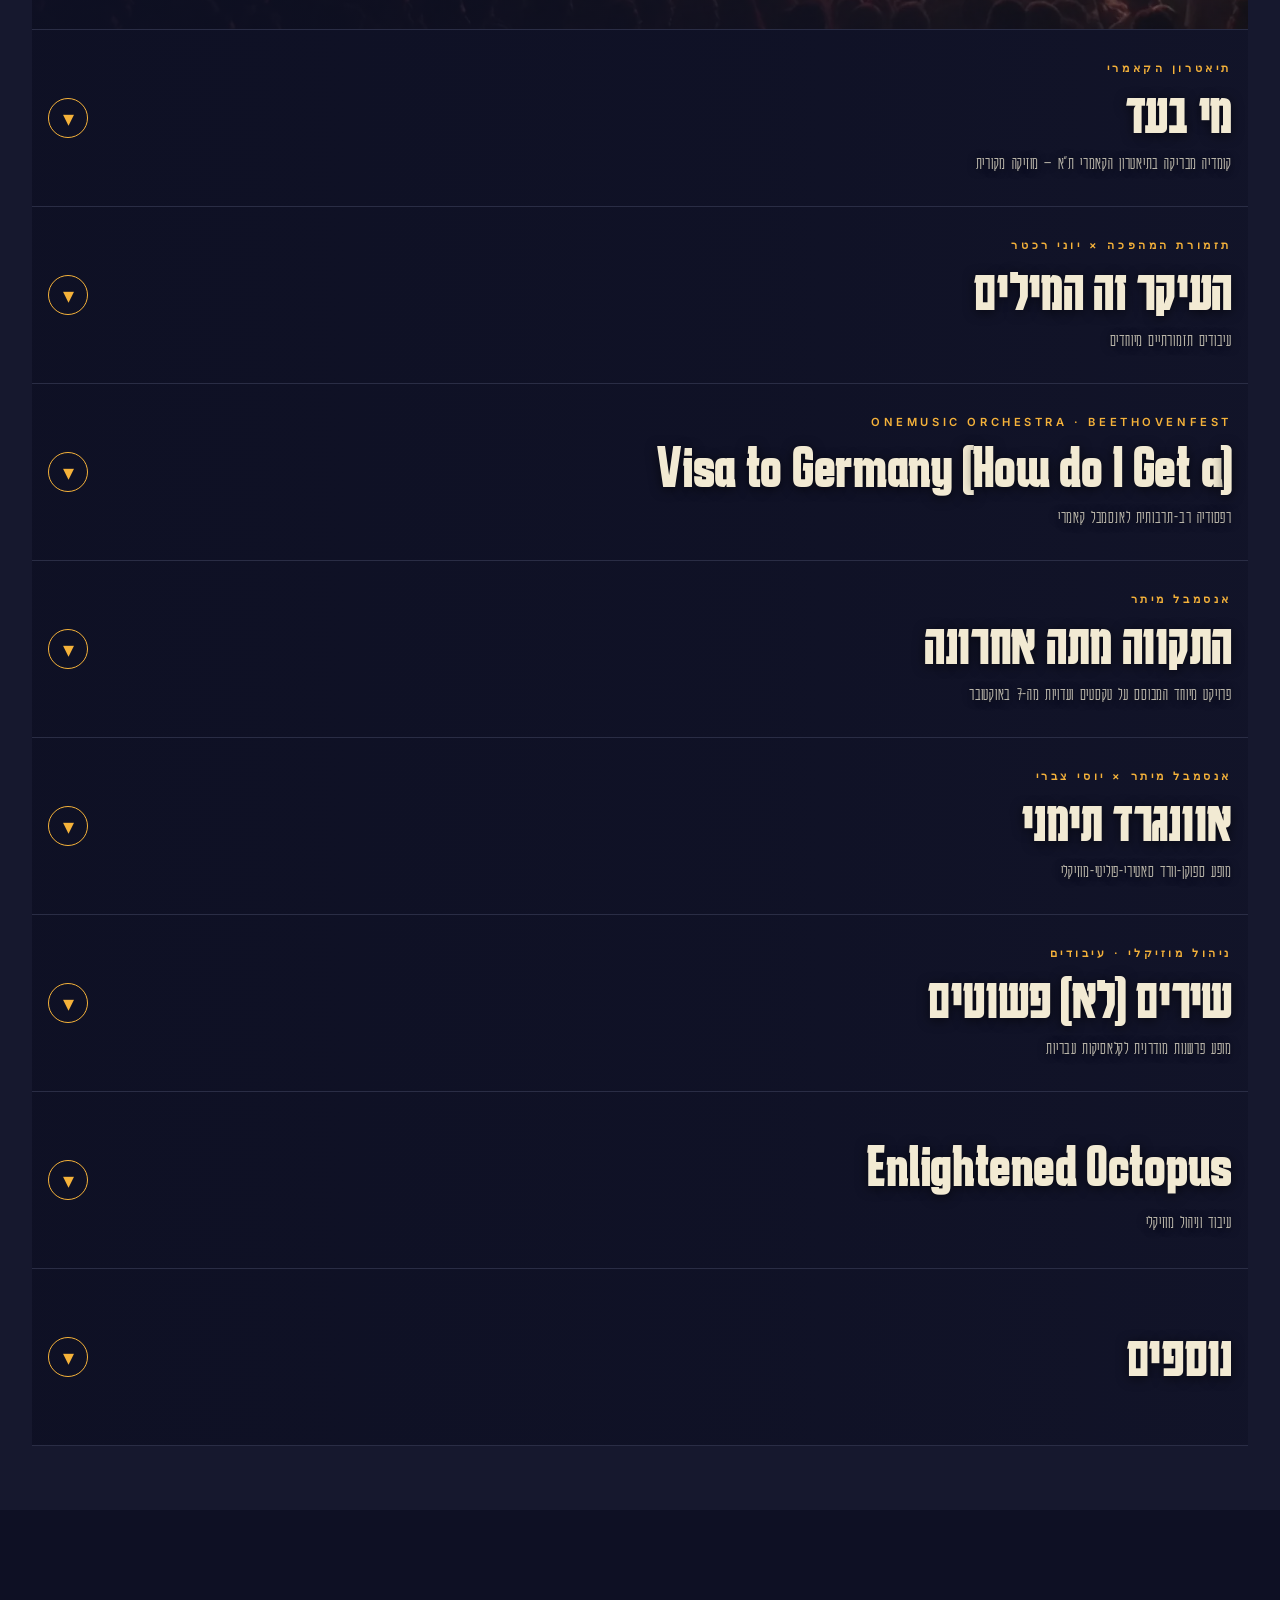
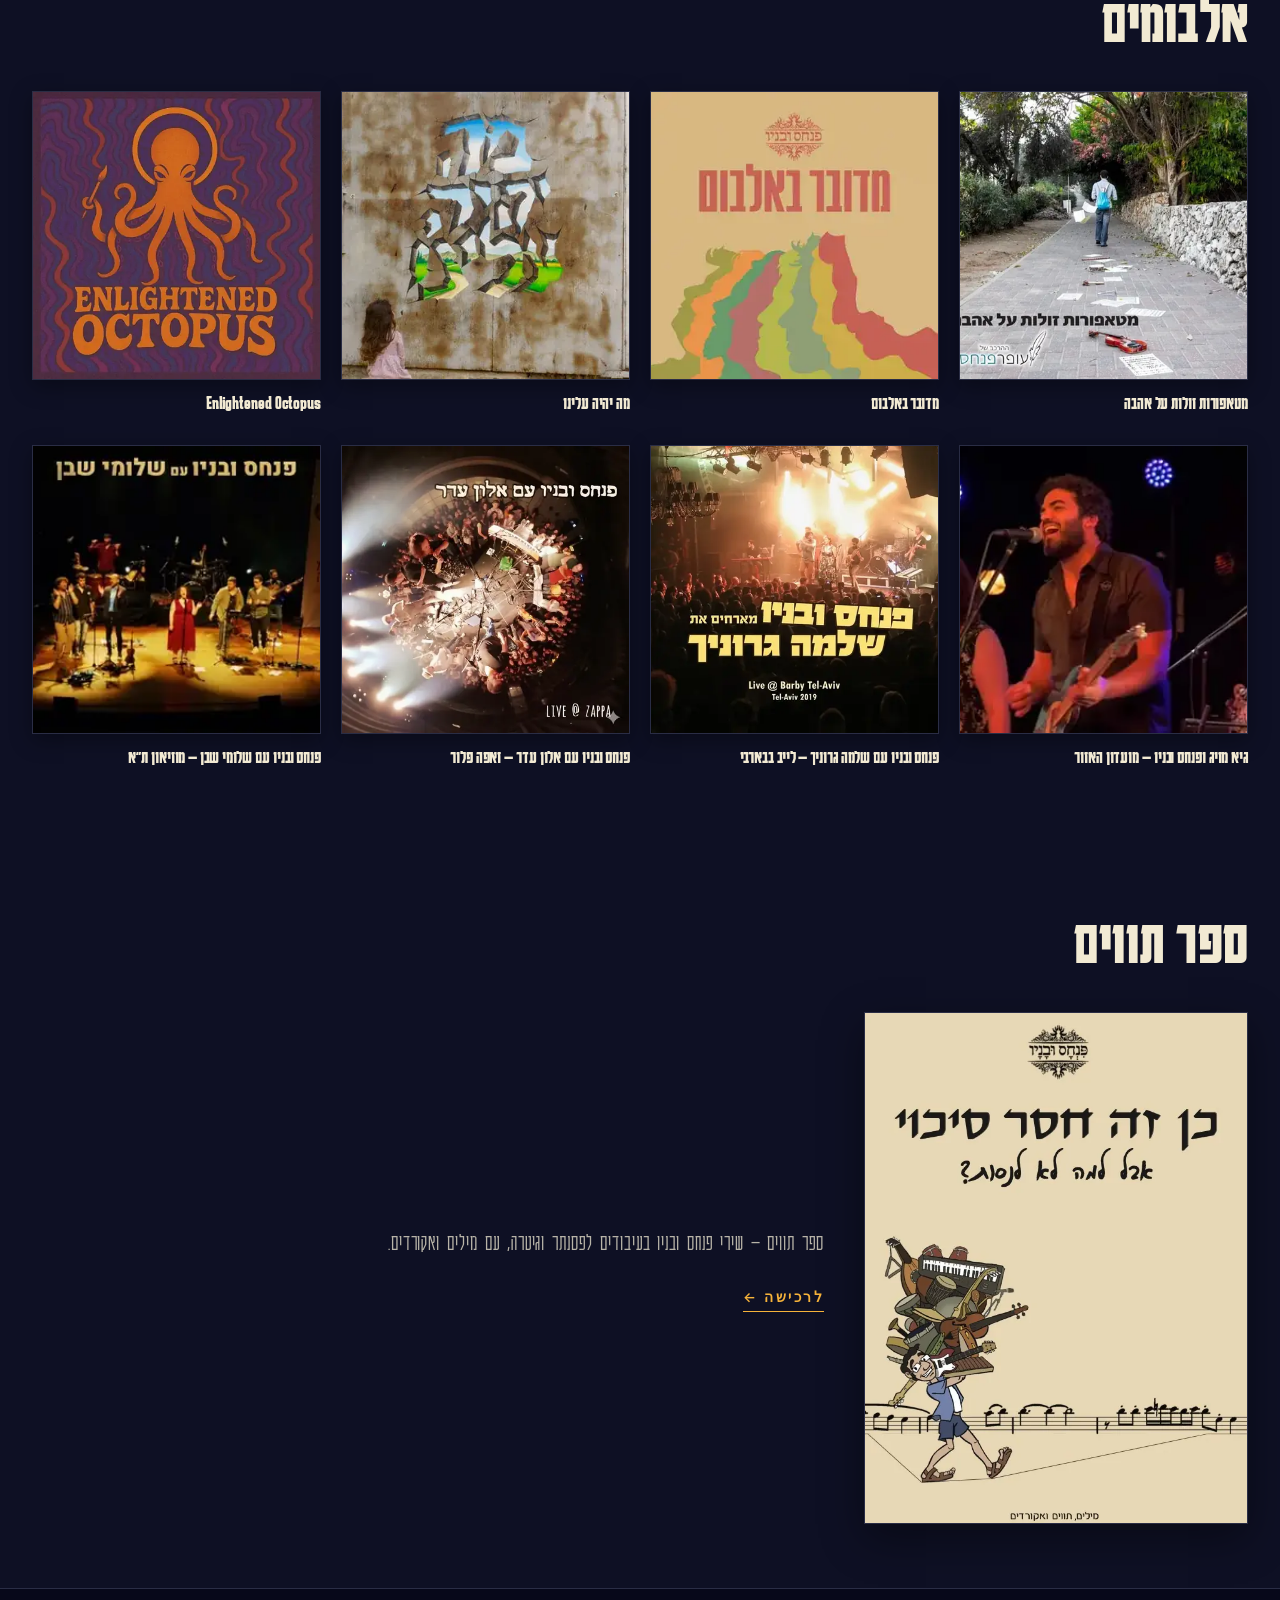
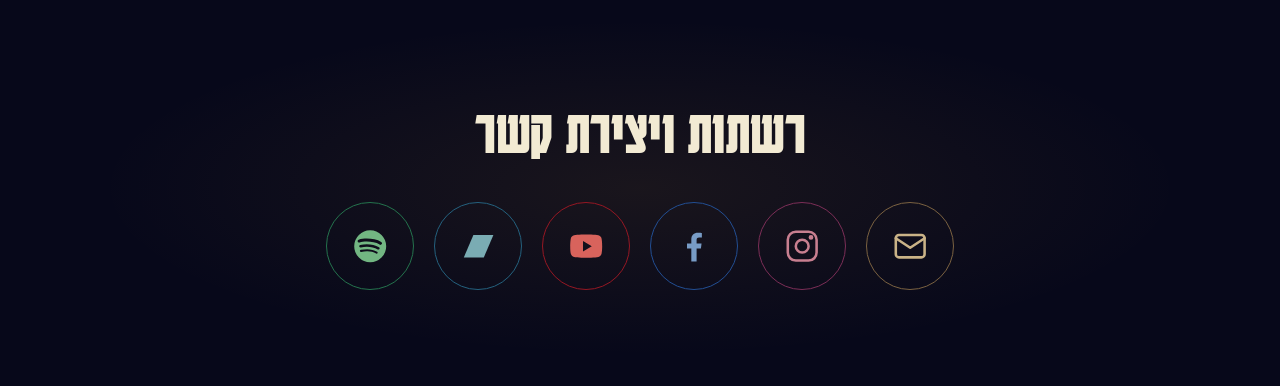
==== commit 796a25af: "Colored social media icons with per-platform brand colors" ====
--- a/index.html
+++ b/index.html
@@ -438,22 +438,22 @@
   <div class="section-inner">
     <h2 class="section-title contact-title">רשתות ויצירת קשר</h2>
     <div class="contact-icons">
-      <a href="mailto:pinhasymphony@gmail.com" class="contact-icon" aria-label="Email">
+      <a href="mailto:pinhasymphony@gmail.com" class="contact-icon contact-icon--email" aria-label="Email">
         <svg viewBox="0 0 24 24" fill="none" stroke="currentColor" stroke-width="1.6" stroke-linecap="round" stroke-linejoin="round" aria-hidden="true"><rect x="3" y="5" width="18" height="14" rx="2"/><path d="m3 7 9 6 9-6"/></svg>
       </a>
-      <a href="https://www.instagram.com/ofer_the_pinhas/" class="contact-icon" rel="noopener" aria-label="Instagram">
+      <a href="https://www.instagram.com/ofer_the_pinhas/" class="contact-icon contact-icon--instagram" rel="noopener" aria-label="Instagram">
         <svg viewBox="0 0 24 24" fill="none" stroke="currentColor" stroke-width="1.6" stroke-linecap="round" stroke-linejoin="round" aria-hidden="true"><rect x="3" y="3" width="18" height="18" rx="5"/><circle cx="12" cy="12" r="4"/><circle cx="17.5" cy="6.5" r="0.7" fill="currentColor"/></svg>
       </a>
-      <a href="https://www.facebook.com/ofer.pinhas" class="contact-icon" rel="noopener" aria-label="Facebook">
+      <a href="https://www.facebook.com/ofer.pinhas" class="contact-icon contact-icon--facebook" rel="noopener" aria-label="Facebook">
         <svg viewBox="0 0 24 24" fill="currentColor" aria-hidden="true"><path d="M13.5 21.5v-8h2.7l.4-3.2h-3.1V8.2c0-.9.3-1.6 1.6-1.6h1.7V3.7c-.3 0-1.3-.1-2.5-.1-2.5 0-4.1 1.5-4.1 4.2v2.5H7.5v3.2h2.7v8h3.3z"/></svg>
       </a>
-      <a href="https://www.youtube.com/@oferpinhas" class="contact-icon" rel="noopener" aria-label="YouTube">
+      <a href="https://www.youtube.com/@oferpinhas" class="contact-icon contact-icon--youtube" rel="noopener" aria-label="YouTube">
         <svg viewBox="0 0 24 24" fill="currentColor" aria-hidden="true"><path d="M21.6 7.2c-.2-1-1-1.7-2-2C17.7 4.7 12 4.7 12 4.7s-5.7 0-7.6.5c-1 .3-1.8 1-2 2C2 9 2 12 2 12s0 3 .4 4.8c.2 1 1 1.7 2 2 1.9.5 7.6.5 7.6.5s5.7 0 7.6-.5c1-.3 1.8-1 2-2C22 15 22 12 22 12s0-3-.4-4.8zM10 15.3V8.7l5.5 3.3-5.5 3.3z"/></svg>
       </a>
-      <a href="https://oferpinhas.bandcamp.com/" class="contact-icon" rel="noopener" aria-label="Bandcamp">
+      <a href="https://oferpinhas.bandcamp.com/" class="contact-icon contact-icon--bandcamp" rel="noopener" aria-label="Bandcamp">
         <svg viewBox="0 0 24 24" fill="currentColor" aria-hidden="true"><path d="M3 5h12.5L9.5 19H-3z" transform="translate(6,0)"/></svg>
       </a>
-      <a href="https://open.spotify.com/artist/4is8ZJ8ZOKavbLhc9M5EPt" class="contact-icon" rel="noopener" aria-label="Spotify">
+      <a href="https://open.spotify.com/artist/4is8ZJ8ZOKavbLhc9M5EPt" class="contact-icon contact-icon--spotify" rel="noopener" aria-label="Spotify">
         <svg viewBox="0 0 24 24" fill="currentColor" aria-hidden="true"><path d="M12 2a10 10 0 100 20 10 10 0 000-20zm4.6 14.4c-.2.3-.6.4-.9.2-2.5-1.5-5.6-1.8-9.3-1-.4.1-.7-.2-.8-.5-.1-.4.2-.7.5-.8 4-.9 7.5-.5 10.2 1.2.4.2.5.6.3.9zm1.2-2.7c-.3.4-.7.5-1.1.3-2.8-1.7-7.1-2.2-10.5-1.2-.4.1-.9-.1-1-.5-.1-.4.1-.9.5-1 3.8-1.1 8.6-.6 11.8 1.4.4.2.5.7.3 1zm.1-2.8C14.5 9 8.6 8.7 5.4 9.7c-.5.2-1.1-.1-1.2-.6-.2-.5.1-1.1.6-1.2 3.7-1.1 10.2-.9 14.1 1.4.5.3.6.9.4 1.4-.3.4-1 .6-1.4.4z"/></svg>
       </a>
     </div>
--- a/assets/site.css
+++ b/assets/site.css
@@ -976,11 +976,28 @@
   display: block;
 }
 .contact-icon:hover {
-  color: var(--bg-deep);
-  background: var(--saffron);
-  border-color: var(--saffron);
+  color: #fff;
   transform: translateY(-3px) scale(1.05);
 }
+
+/* Per-platform brand colors */
+.contact-icon--email   { color: color-mix(in srgb, #B8B4A8 70%, #F5B23A); border-color: color-mix(in srgb, var(--rule) 60%, #F5B23A); }
+.contact-icon--email:hover   { background: #F5B23A; border-color: #F5B23A; color: var(--bg-deep); }
+
+.contact-icon--instagram { color: color-mix(in srgb, #B8B4A8 60%, #E1306C); border-color: color-mix(in srgb, var(--rule) 55%, #E1306C); }
+.contact-icon--instagram:hover { background: linear-gradient(135deg, #F58529, #DD2A7B, #8134AF); border-color: #DD2A7B; }
+
+.contact-icon--facebook { color: color-mix(in srgb, #B8B4A8 60%, #1877F2); border-color: color-mix(in srgb, var(--rule) 55%, #1877F2); }
+.contact-icon--facebook:hover { background: #1877F2; border-color: #1877F2; }
+
+.contact-icon--youtube  { color: color-mix(in srgb, #B8B4A8 55%, #FF0000); border-color: color-mix(in srgb, var(--rule) 50%, #FF0000); }
+.contact-icon--youtube:hover  { background: #FF0000; border-color: #FF0000; }
+
+.contact-icon--bandcamp { color: color-mix(in srgb, #B8B4A8 60%, #1DA0C3); border-color: color-mix(in srgb, var(--rule) 55%, #1DA0C3); }
+.contact-icon--bandcamp:hover { background: #1DA0C3; border-color: #1DA0C3; }
+
+.contact-icon--spotify  { color: color-mix(in srgb, #B8B4A8 55%, #1DB954); border-color: color-mix(in srgb, var(--rule) 50%, #1DB954); }
+.contact-icon--spotify:hover  { background: #1DB954; border-color: #1DB954; }
 
 /* ─── Footer ─── */
 .site-footer {
